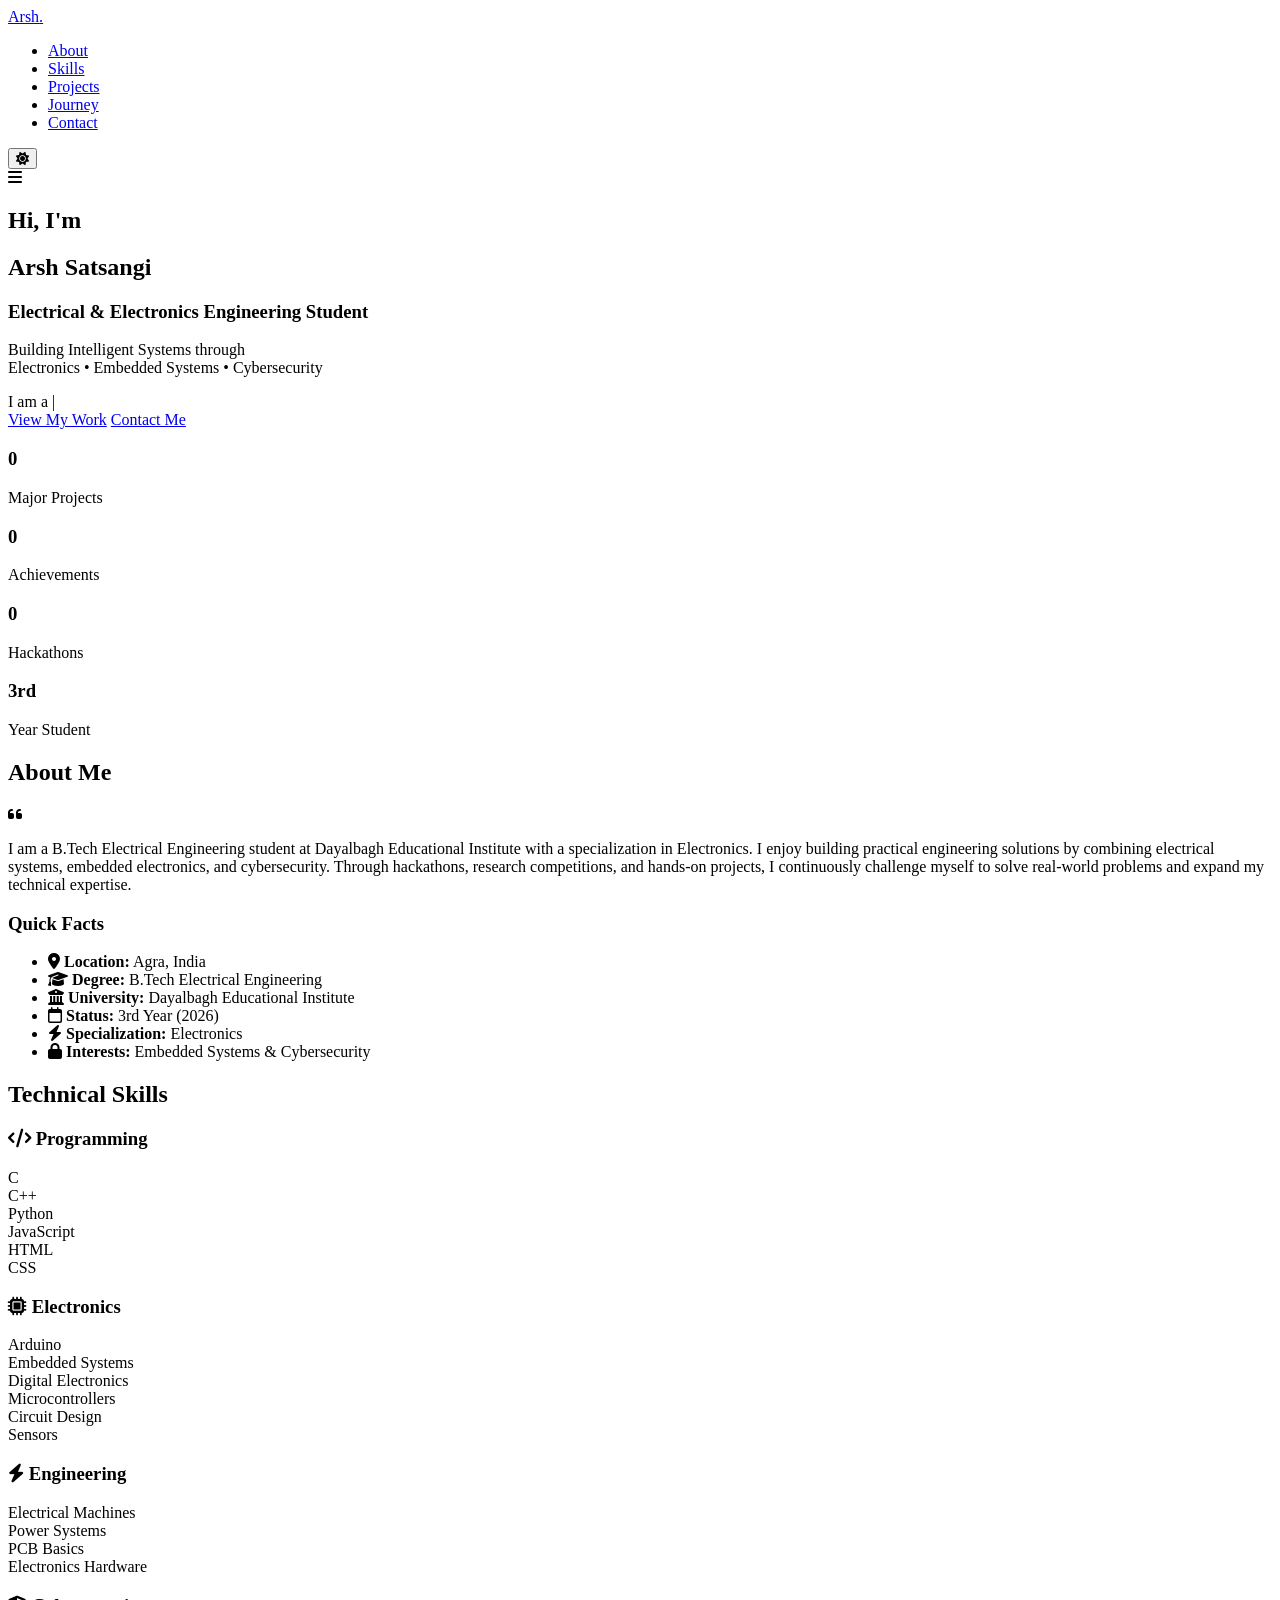
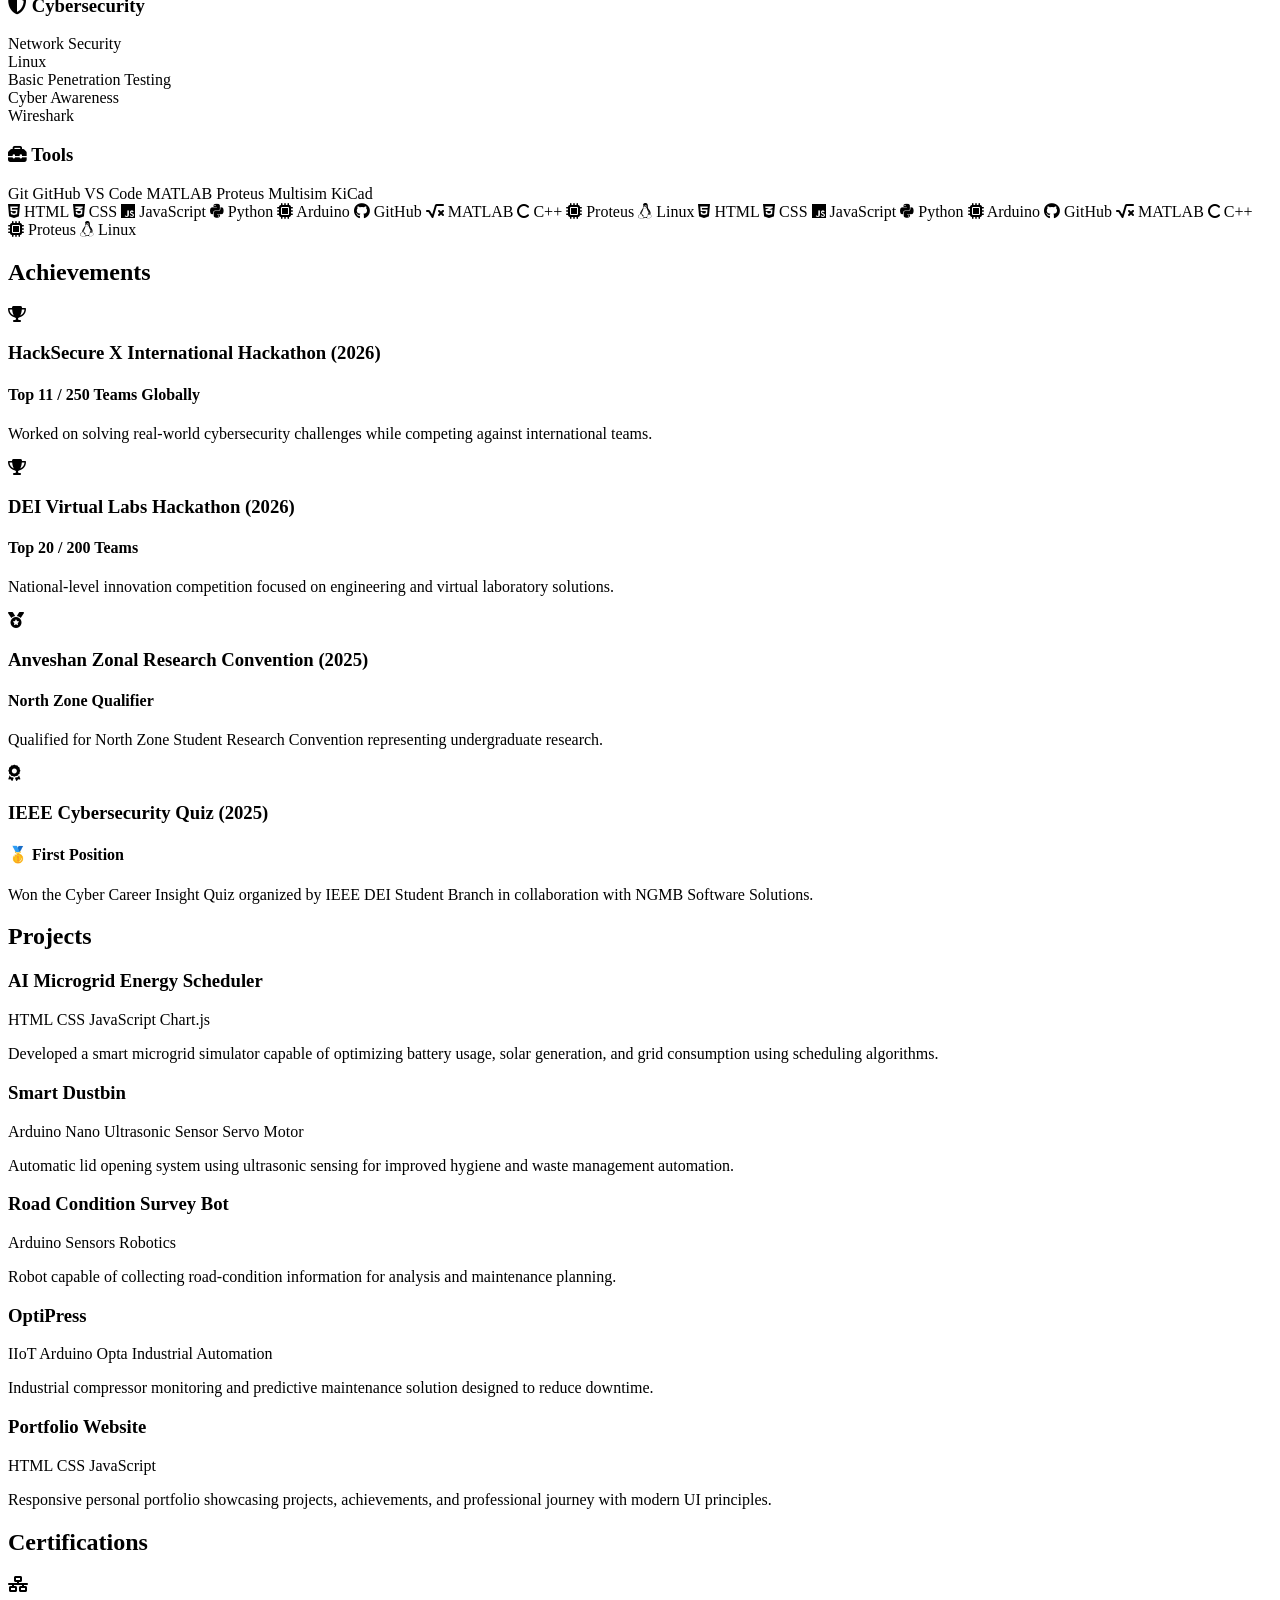
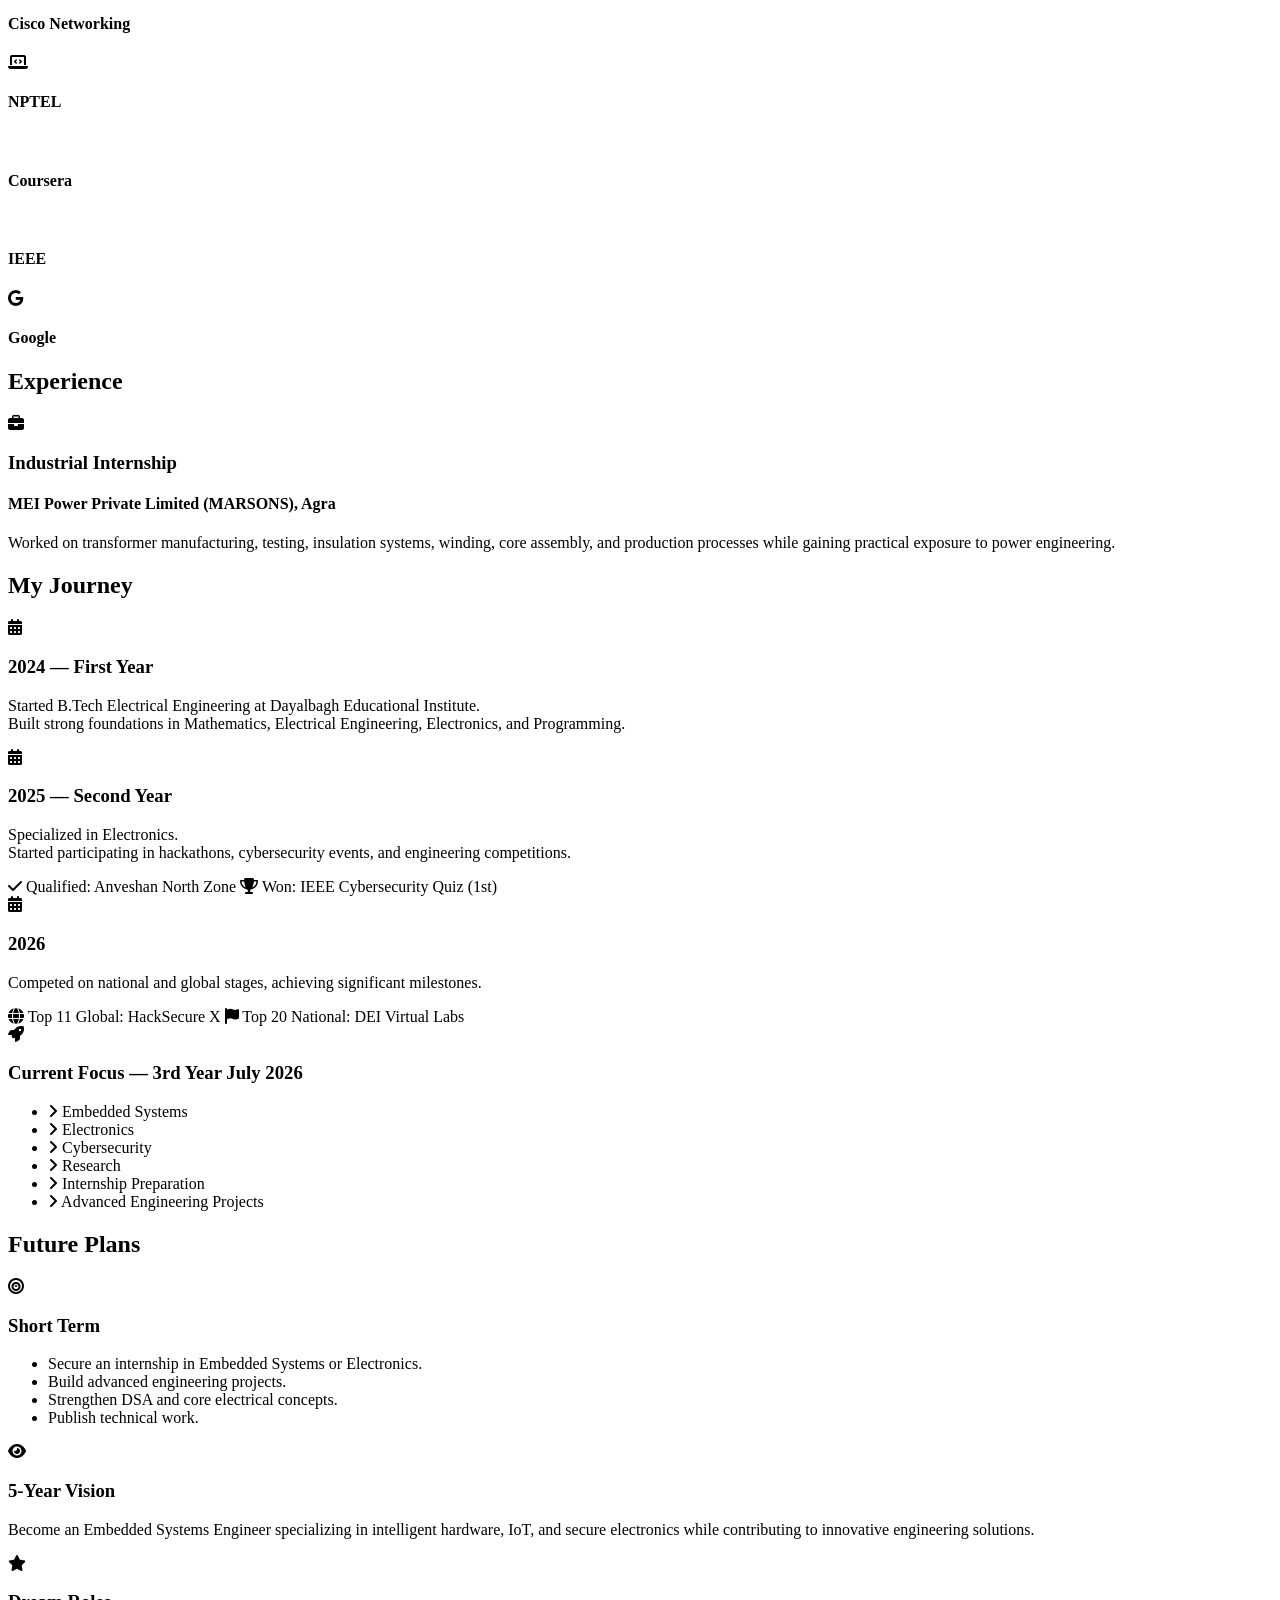
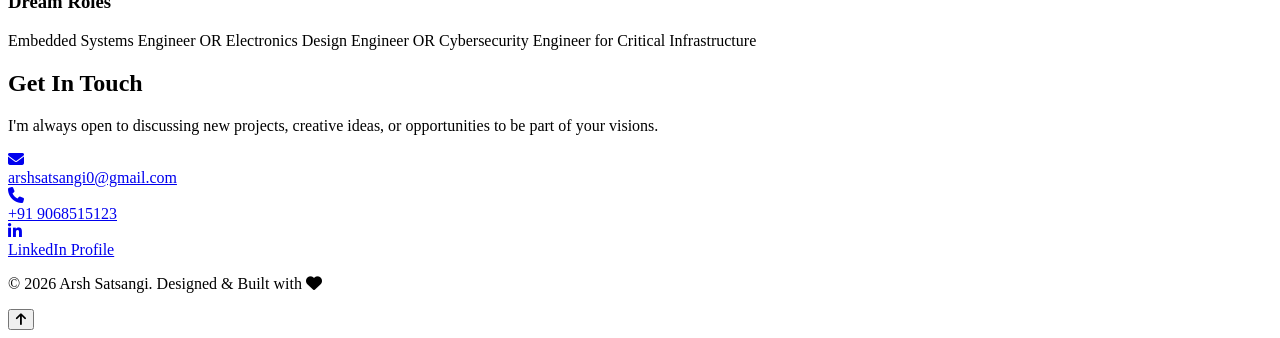
==== index.html @ 11e32361 "Add index.html" ====
<!DOCTYPE html>
<html lang="en">
<head>
    <meta charset="UTF-8">
    <meta name="viewport" content="width=device-width, initial-scale=1.0">
    <title>Arsh Satsangi | Electrical & Electronics Engineer</title>
    <meta name="description" content="Portfolio of Arsh Satsangi, B.Tech Electrical Engineering student specializing in Electronics, Embedded Systems, and Cybersecurity.">
    <!-- Google Fonts -->
    <link rel="preconnect" href="https://fonts.googleapis.com">
    <link rel="preconnect" href="https://fonts.gstatic.com" crossorigin>
    <link href="https://fonts.googleapis.com/css2?family=Outfit:wght@300;400;500;600;700;800&family=Space+Grotesk:wght@400;500;600;700&display=swap" rel="stylesheet">
    <!-- Font Awesome -->
    <link rel="stylesheet" href="https://cdnjs.cloudflare.com/ajax/libs/font-awesome/6.4.0/css/all.min.css">
    <!-- CSS -->
    <link rel="stylesheet" href="style.css">
</head>
<body class="dark-mode"> <!-- Default to dark mode for a premium feel -->

    <!-- Scroll Progress Bar -->
    <div id="scroll-progress"></div>

    <!-- Custom Cursor -->
    <div class="cursor-glow"></div>
    <div class="cursor-dot"></div>

    <!-- Animated Background Blobs -->
    <div class="bg-blobs">
        <div class="blob blob-1"></div>
        <div class="blob blob-2"></div>
        <div class="blob blob-3"></div>
    </div>

    <!-- Navigation -->
    <nav class="navbar">
        <div class="nav-brand">
            <a href="#hero">Arsh<span>.</span></a>
        </div>
        <ul class="nav-links">
            <li><a href="#about">About</a></li>
            <li><a href="#skills">Skills</a></li>
            <li><a href="#projects">Projects</a></li>
            <li><a href="#journey">Journey</a></li>
            <li><a href="#contact">Contact</a></li>
        </ul>
        <div class="nav-actions">
            <button id="theme-toggle" aria-label="Toggle Dark/Light Mode">
                <i class="fa-solid fa-sun"></i>
            </button>
            <div class="hamburger">
                <i class="fa-solid fa-bars"></i>
            </div>
        </div>
    </nav>

    <main>
        <!-- Hero Section -->
        <section id="hero" class="hero-section">
            <div class="hero-content">
                <h2 class="greeting">Hi, I'm</h2>
                <h1 class="name">Arsh Satsangi</h1>
                <h3 class="subtitle">Electrical & Electronics Engineering Student</h3>
                <p class="tagline">Building Intelligent Systems through<br>
                <span class="highlight">Electronics • Embedded Systems • Cybersecurity</span></p>
                <div class="typing-container">
                    <span class="typing-prefix">I am a </span>
                    <span id="typing-text"></span><span class="cursor">|</span>
                </div>
                <div class="hero-cta">
                    <a href="#projects" class="btn btn-primary">View My Work</a>
                    <a href="#contact" class="btn btn-outline">Contact Me</a>
                </div>
            </div>
        </section>

        <!-- Stats Counter Section -->
        <section id="stats" class="stats-section fade-in">
            <div class="stats-container">
                <div class="stat-item">
                    <h3 class="stat-num" data-target="4">0</h3>
                    <p>Major Projects</p>
                </div>
                <div class="stat-item">
                    <h3 class="stat-num" data-target="4">0</h3>
                    <p>Achievements</p>
                </div>
                <div class="stat-item">
                    <h3 class="stat-num" data-target="2" data-plus="true">0</h3>
                    <p>Hackathons</p>
                </div>
                <div class="stat-item">
                    <h3 class="stat-num-text">3rd</h3>
                    <p>Year Student</p>
                </div>
            </div>
        </section>

        <!-- About Section -->
        <section id="about" class="about-section fade-in">
            <h2 class="section-title">About Me</h2>
            <div class="about-content">
                <div class="about-text glass-card">
                    <i class="fa-solid fa-quote-left quote-icon"></i>
                    <p>I am a B.Tech Electrical Engineering student at Dayalbagh Educational Institute with a specialization in Electronics. I enjoy building practical engineering solutions by combining electrical systems, embedded electronics, and cybersecurity. Through hackathons, research competitions, and hands-on projects, I continuously challenge myself to solve real-world problems and expand my technical expertise.</p>
                </div>
                <div class="quick-facts glass-card">
                    <h3>Quick Facts</h3>
                    <ul>
                        <li><i class="fa-solid fa-location-dot"></i> <strong>Location:</strong> Agra, India</li>
                        <li><i class="fa-solid fa-graduation-cap"></i> <strong>Degree:</strong> B.Tech Electrical Engineering</li>
                        <li><i class="fa-solid fa-university"></i> <strong>University:</strong> Dayalbagh Educational Institute</li>
                        <li><i class="fa-regular fa-calendar"></i> <strong>Status:</strong> 3rd Year (2026)</li>
                        <li><i class="fa-solid fa-bolt"></i> <strong>Specialization:</strong> Electronics</li>
                        <li><i class="fa-solid fa-lock"></i> <strong>Interests:</strong> Embedded Systems & Cybersecurity</li>
                    </ul>
                </div>
            </div>
        </section>

        <!-- Skills Section -->
        <section id="skills" class="skills-section fade-in">
            <h2 class="section-title">Technical Skills</h2>
            <div class="skills-grid">
                
                <div class="skill-category glass-card">
                    <h3><i class="fa-solid fa-code"></i> Programming</h3>
                    <div class="skill-item"><span>C</span><div class="skill-bar"><div class="skill-progress" data-width="85%"></div></div></div>
                    <div class="skill-item"><span>C++</span><div class="skill-bar"><div class="skill-progress" data-width="80%"></div></div></div>
                    <div class="skill-item"><span>Python</span><div class="skill-bar"><div class="skill-progress" data-width="75%"></div></div></div>
                    <div class="skill-item"><span>JavaScript</span><div class="skill-bar"><div class="skill-progress" data-width="70%"></div></div></div>
                    <div class="skill-item"><span>HTML</span><div class="skill-bar"><div class="skill-progress" data-width="90%"></div></div></div>
                    <div class="skill-item"><span>CSS</span><div class="skill-bar"><div class="skill-progress" data-width="85%"></div></div></div>
                </div>

                <div class="skill-category glass-card">
                    <h3><i class="fa-solid fa-microchip"></i> Electronics</h3>
                    <div class="skill-item"><span>Arduino</span><div class="skill-bar"><div class="skill-progress" data-width="90%"></div></div></div>
                    <div class="skill-item"><span>Embedded Systems</span><div class="skill-bar"><div class="skill-progress" data-width="85%"></div></div></div>
                    <div class="skill-item"><span>Digital Electronics</span><div class="skill-bar"><div class="skill-progress" data-width="80%"></div></div></div>
                    <div class="skill-item"><span>Microcontrollers</span><div class="skill-bar"><div class="skill-progress" data-width="80%"></div></div></div>
                    <div class="skill-item"><span>Circuit Design</span><div class="skill-bar"><div class="skill-progress" data-width="75%"></div></div></div>
                    <div class="skill-item"><span>Sensors</span><div class="skill-bar"><div class="skill-progress" data-width="85%"></div></div></div>
                </div>

                <div class="skill-category glass-card">
                    <h3><i class="fa-solid fa-bolt"></i> Engineering</h3>
                    <div class="skill-item"><span>Electrical Machines</span><div class="skill-bar"><div class="skill-progress" data-width="75%"></div></div></div>
                    <div class="skill-item"><span>Power Systems</span><div class="skill-bar"><div class="skill-progress" data-width="70%"></div></div></div>
                    <div class="skill-item"><span>PCB Basics</span><div class="skill-bar"><div class="skill-progress" data-width="65%"></div></div></div>
                    <div class="skill-item"><span>Electronics Hardware</span><div class="skill-bar"><div class="skill-progress" data-width="80%"></div></div></div>
                </div>

                <div class="skill-category glass-card">
                    <h3><i class="fa-solid fa-shield-halved"></i> Cybersecurity</h3>
                    <div class="skill-item"><span>Network Security</span><div class="skill-bar"><div class="skill-progress" data-width="75%"></div></div></div>
                    <div class="skill-item"><span>Linux</span><div class="skill-bar"><div class="skill-progress" data-width="80%"></div></div></div>
                    <div class="skill-item"><span>Basic Penetration Testing</span><div class="skill-bar"><div class="skill-progress" data-width="60%"></div></div></div>
                    <div class="skill-item"><span>Cyber Awareness</span><div class="skill-bar"><div class="skill-progress" data-width="85%"></div></div></div>
                    <div class="skill-item"><span>Wireshark</span><div class="skill-bar"><div class="skill-progress" data-width="70%"></div></div></div>
                </div>

                <div class="skill-category glass-card full-width">
                    <h3><i class="fa-solid fa-toolbox"></i> Tools</h3>
                    <div class="tools-tags">
                        <span class="tag">Git</span>
                        <span class="tag">GitHub</span>
                        <span class="tag">VS Code</span>
                        <span class="tag">MATLAB</span>
                        <span class="tag">Proteus</span>
                        <span class="tag">Multisim</span>
                        <span class="tag">KiCad</span>
                    </div>
                </div>
            </div>
        </section>

        <!-- Tech Stack Marquee -->
        <section class="marquee-section">
            <div class="marquee-container">
                <div class="marquee-content">
                    <!-- Duplicate for infinite loop effect -->
                    <span><i class="fa-brands fa-html5"></i> HTML</span>
                    <span><i class="fa-brands fa-css3-alt"></i> CSS</span>
                    <span><i class="fa-brands fa-js"></i> JavaScript</span>
                    <span><i class="fa-brands fa-python"></i> Python</span>
                    <span><i class="fa-solid fa-microchip"></i> Arduino</span>
                    <span><i class="fa-brands fa-github"></i> GitHub</span>
                    <span><i class="fa-solid fa-square-root-variable"></i> MATLAB</span>
                    <span><i class="fa-solid fa-c"></i> C++</span>
                    <span><i class="fa-solid fa-microchip"></i> Proteus</span>
                    <span><i class="fa-brands fa-linux"></i> Linux</span>
                    <!-- Duplicate -->
                    <span><i class="fa-brands fa-html5"></i> HTML</span>
                    <span><i class="fa-brands fa-css3-alt"></i> CSS</span>
                    <span><i class="fa-brands fa-js"></i> JavaScript</span>
                    <span><i class="fa-brands fa-python"></i> Python</span>
                    <span><i class="fa-solid fa-microchip"></i> Arduino</span>
                    <span><i class="fa-brands fa-github"></i> GitHub</span>
                    <span><i class="fa-solid fa-square-root-variable"></i> MATLAB</span>
                    <span><i class="fa-solid fa-c"></i> C++</span>
                    <span><i class="fa-solid fa-microchip"></i> Proteus</span>
                    <span><i class="fa-brands fa-linux"></i> Linux</span>
                </div>
            </div>
        </section>

        <!-- Achievements Section -->
        <section id="achievements" class="achievements-section fade-in">
            <h2 class="section-title">Achievements</h2>
            <div class="cards-grid">
                <div class="achievement-card glass-card">
                    <div class="card-icon"><i class="fa-solid fa-trophy"></i></div>
                    <h3>HackSecure X International Hackathon <span class="year">(2026)</span></h3>
                    <h4 class="highlight">Top 11 / 250 Teams Globally</h4>
                    <p>Worked on solving real-world cybersecurity challenges while competing against international teams.</p>
                </div>
                <div class="achievement-card glass-card">
                    <div class="card-icon"><i class="fa-solid fa-trophy"></i></div>
                    <h3>DEI Virtual Labs Hackathon <span class="year">(2026)</span></h3>
                    <h4 class="highlight">Top 20 / 200 Teams</h4>
                    <p>National-level innovation competition focused on engineering and virtual laboratory solutions.</p>
                </div>
                <div class="achievement-card glass-card">
                    <div class="card-icon"><i class="fa-solid fa-medal"></i></div>
                    <h3>Anveshan Zonal Research Convention <span class="year">(2025)</span></h3>
                    <h4 class="highlight">North Zone Qualifier</h4>
                    <p>Qualified for North Zone Student Research Convention representing undergraduate research.</p>
                </div>
                <div class="achievement-card glass-card">
                    <div class="card-icon"><i class="fa-solid fa-award"></i></div>
                    <h3>IEEE Cybersecurity Quiz <span class="year">(2025)</span></h3>
                    <h4 class="highlight">🥇 First Position</h4>
                    <p>Won the Cyber Career Insight Quiz organized by IEEE DEI Student Branch in collaboration with NGMB Software Solutions.</p>
                </div>
            </div>
        </section>

        <!-- Projects Section -->
        <section id="projects" class="projects-section fade-in">
            <h2 class="section-title">Projects</h2>
            <div class="cards-grid">
                <div class="project-card glass-card">
                    <div class="project-header">
                        <h3>AI Microgrid Energy Scheduler</h3>
                        <div class="project-tech">
                            <span class="tag">HTML</span>
                            <span class="tag">CSS</span>
                            <span class="tag">JavaScript</span>
                            <span class="tag">Chart.js</span>
                        </div>
                    </div>
                    <div class="project-body">
                        <p>Developed a smart microgrid simulator capable of optimizing battery usage, solar generation, and grid consumption using scheduling algorithms.</p>
                    </div>
                </div>

                <div class="project-card glass-card">
                    <div class="project-header">
                        <h3>Smart Dustbin</h3>
                        <div class="project-tech">
                            <span class="tag">Arduino Nano</span>
                            <span class="tag">Ultrasonic Sensor</span>
                            <span class="tag">Servo Motor</span>
                        </div>
                    </div>
                    <div class="project-body">
                        <p>Automatic lid opening system using ultrasonic sensing for improved hygiene and waste management automation.</p>
                    </div>
                </div>

                <div class="project-card glass-card">
                    <div class="project-header">
                        <h3>Road Condition Survey Bot</h3>
                        <div class="project-tech">
                            <span class="tag">Arduino</span>
                            <span class="tag">Sensors</span>
                            <span class="tag">Robotics</span>
                        </div>
                    </div>
                    <div class="project-body">
                        <p>Robot capable of collecting road-condition information for analysis and maintenance planning.</p>
                    </div>
                </div>

                <div class="project-card glass-card">
                    <div class="project-header">
                        <h3>OptiPress</h3>
                        <div class="project-tech">
                            <span class="tag">IIoT</span>
                            <span class="tag">Arduino Opta</span>
                            <span class="tag">Industrial Automation</span>
                        </div>
                    </div>
                    <div class="project-body">
                        <p>Industrial compressor monitoring and predictive maintenance solution designed to reduce downtime.</p>
                    </div>
                </div>

                <div class="project-card glass-card">
                    <div class="project-header">
                        <h3>Portfolio Website</h3>
                        <div class="project-tech">
                            <span class="tag">HTML</span>
                            <span class="tag">CSS</span>
                            <span class="tag">JavaScript</span>
                        </div>
                    </div>
                    <div class="project-body">
                        <p>Responsive personal portfolio showcasing projects, achievements, and professional journey with modern UI principles.</p>
                    </div>
                </div>
            </div>
        </section>

        <!-- Certifications Section -->
        <section id="certifications" class="certifications-section fade-in">
            <h2 class="section-title">Certifications</h2>
            <div class="cert-grid">
                <div class="cert-card glass-card">
                    <i class="fa-solid fa-network-wired"></i>
                    <h4>Cisco Networking</h4>
                </div>
                <div class="cert-card glass-card">
                    <i class="fa-solid fa-laptop-code"></i>
                    <h4>NPTEL</h4>
                </div>
                <div class="cert-card glass-card">
                    <i class="fa-brands fa-coursera"></i>
                    <h4>Coursera</h4>
                </div>
                <div class="cert-card glass-card">
                    <i class="fa-brands fa-ieee"></i>
                    <h4>IEEE</h4>
                </div>
                <div class="cert-card glass-card">
                    <i class="fa-brands fa-google"></i>
                    <h4>Google</h4>
                </div>
            </div>
        </section>

        <!-- Experience Section -->
        <section id="experience" class="experience-section fade-in">
            <h2 class="section-title">Experience</h2>
            <div class="timeline-container">
                <div class="timeline-item glass-card glow-border">
                    <div class="timeline-dot"><i class="fa-solid fa-briefcase"></i></div>
                    <div class="timeline-content">
                        <h3>Industrial Internship</h3>
                        <h4 class="company">MEI Power Private Limited (MARSONS), Agra</h4>
                        <p>Worked on transformer manufacturing, testing, insulation systems, winding, core assembly, and production processes while gaining practical exposure to power engineering.</p>
                    </div>
                </div>
            </div>
        </section>

        <!-- Journey Section -->
        <section id="journey" class="journey-section fade-in">
            <h2 class="section-title">My Journey</h2>
            <div class="timeline-container">
                
                <div class="timeline-item">
                    <div class="timeline-dot"><i class="fa-solid fa-calendar-days"></i></div>
                    <div class="timeline-content glass-card">
                        <h3>2024 — First Year</h3>
                        <p>Started B.Tech Electrical Engineering at Dayalbagh Educational Institute.<br>Built strong foundations in Mathematics, Electrical Engineering, Electronics, and Programming.</p>
                    </div>
                </div>

                <div class="timeline-item">
                    <div class="timeline-dot"><i class="fa-solid fa-calendar-days"></i></div>
                    <div class="timeline-content glass-card">
                        <h3>2025 — Second Year</h3>
                        <p>Specialized in Electronics.<br>Started participating in hackathons, cybersecurity events, and engineering competitions.</p>
                        <div class="timeline-highlights">
                            <span class="highlight-pill"><i class="fa-solid fa-check"></i> Qualified: Anveshan North Zone</span>
                            <span class="highlight-pill"><i class="fa-solid fa-trophy"></i> Won: IEEE Cybersecurity Quiz (1st)</span>
                        </div>
                    </div>
                </div>

                <div class="timeline-item">
                    <div class="timeline-dot"><i class="fa-solid fa-calendar-days"></i></div>
                    <div class="timeline-content glass-card">
                        <h3>2026</h3>
                        <p>Competed on national and global stages, achieving significant milestones.</p>
                        <div class="timeline-highlights">
                            <span class="highlight-pill"><i class="fa-solid fa-globe"></i> Top 11 Global: HackSecure X</span>
                            <span class="highlight-pill"><i class="fa-solid fa-flag"></i> Top 20 National: DEI Virtual Labs</span>
                        </div>
                    </div>
                </div>

                <div class="timeline-item active">
                    <div class="timeline-dot pulse-dot"><i class="fa-solid fa-rocket"></i></div>
                    <div class="timeline-content glass-card border-glow">
                        <h3>Current Focus — 3rd Year <span class="date-badge">July 2026</span></h3>
                        <ul class="focus-list">
                            <li><i class="fa-solid fa-angle-right"></i> Embedded Systems</li>
                            <li><i class="fa-solid fa-angle-right"></i> Electronics</li>
                            <li><i class="fa-solid fa-angle-right"></i> Cybersecurity</li>
                            <li><i class="fa-solid fa-angle-right"></i> Research</li>
                            <li><i class="fa-solid fa-angle-right"></i> Internship Preparation</li>
                            <li><i class="fa-solid fa-angle-right"></i> Advanced Engineering Projects</li>
                        </ul>
                    </div>
                </div>

            </div>
        </section>

        <!-- Future Plans Section -->
        <section id="future" class="future-section fade-in">
            <h2 class="section-title">Future Plans</h2>
            <div class="plans-grid">
                <div class="plan-card glass-card">
                    <div class="plan-icon"><i class="fa-solid fa-bullseye"></i></div>
                    <h3>Short Term</h3>
                    <ul>
                        <li>Secure an internship in Embedded Systems or Electronics.</li>
                        <li>Build advanced engineering projects.</li>
                        <li>Strengthen DSA and core electrical concepts.</li>
                        <li>Publish technical work.</li>
                    </ul>
                </div>
                <div class="plan-card glass-card">
                    <div class="plan-icon"><i class="fa-solid fa-eye"></i></div>
                    <h3>5-Year Vision</h3>
                    <p>Become an Embedded Systems Engineer specializing in intelligent hardware, IoT, and secure electronics while contributing to innovative engineering solutions.</p>
                </div>
                <div class="plan-card glass-card highlight-card">
                    <div class="plan-icon"><i class="fa-solid fa-star"></i></div>
                    <h3>Dream Roles</h3>
                    <div class="dream-roles">
                        <span class="role">Embedded Systems Engineer</span>
                        <span class="role-separator">OR</span>
                        <span class="role">Electronics Design Engineer</span>
                        <span class="role-separator">OR</span>
                        <span class="role">Cybersecurity Engineer for Critical Infrastructure</span>
                    </div>
                </div>
            </div>
        </section>

        <!-- Contact Section -->
        <section id="contact" class="contact-section fade-in">
            <h2 class="section-title">Get In Touch</h2>
            <div class="contact-container glass-card">
                <p class="contact-text">I'm always open to discussing new projects, creative ideas, or opportunities to be part of your visions.</p>
                <div class="contact-links">
                    <a href="mailto:arshsatsangi0@gmail.com" class="contact-link">
                        <div class="contact-icon"><i class="fa-solid fa-envelope"></i></div>
                        <span>arshsatsangi0@gmail.com</span>
                    </a>
                    <a href="tel:9068515123" class="contact-link">
                        <div class="contact-icon"><i class="fa-solid fa-phone"></i></div>
                        <span>+91 9068515123</span>
                    </a>
                    <a href="https://share.google/55IGbbIpKIH7DIZmH" target="_blank" rel="noopener noreferrer" class="contact-link">
                        <div class="contact-icon"><i class="fa-brands fa-linkedin-in"></i></div>
                        <span>LinkedIn Profile</span>
                    </a>
                </div>
            </div>
        </section>
    </main>

    <!-- Footer -->
    <footer>
        <p>&copy; 2026 Arsh Satsangi. Designed & Built with <i class="fa-solid fa-heart"></i></p>
    </footer>

    <!-- Back to Top Button -->
    <button id="back-to-top" aria-label="Back to Top">
        <i class="fa-solid fa-arrow-up"></i>
    </button>

    <script src="script.js"></script>
</body>
</html>
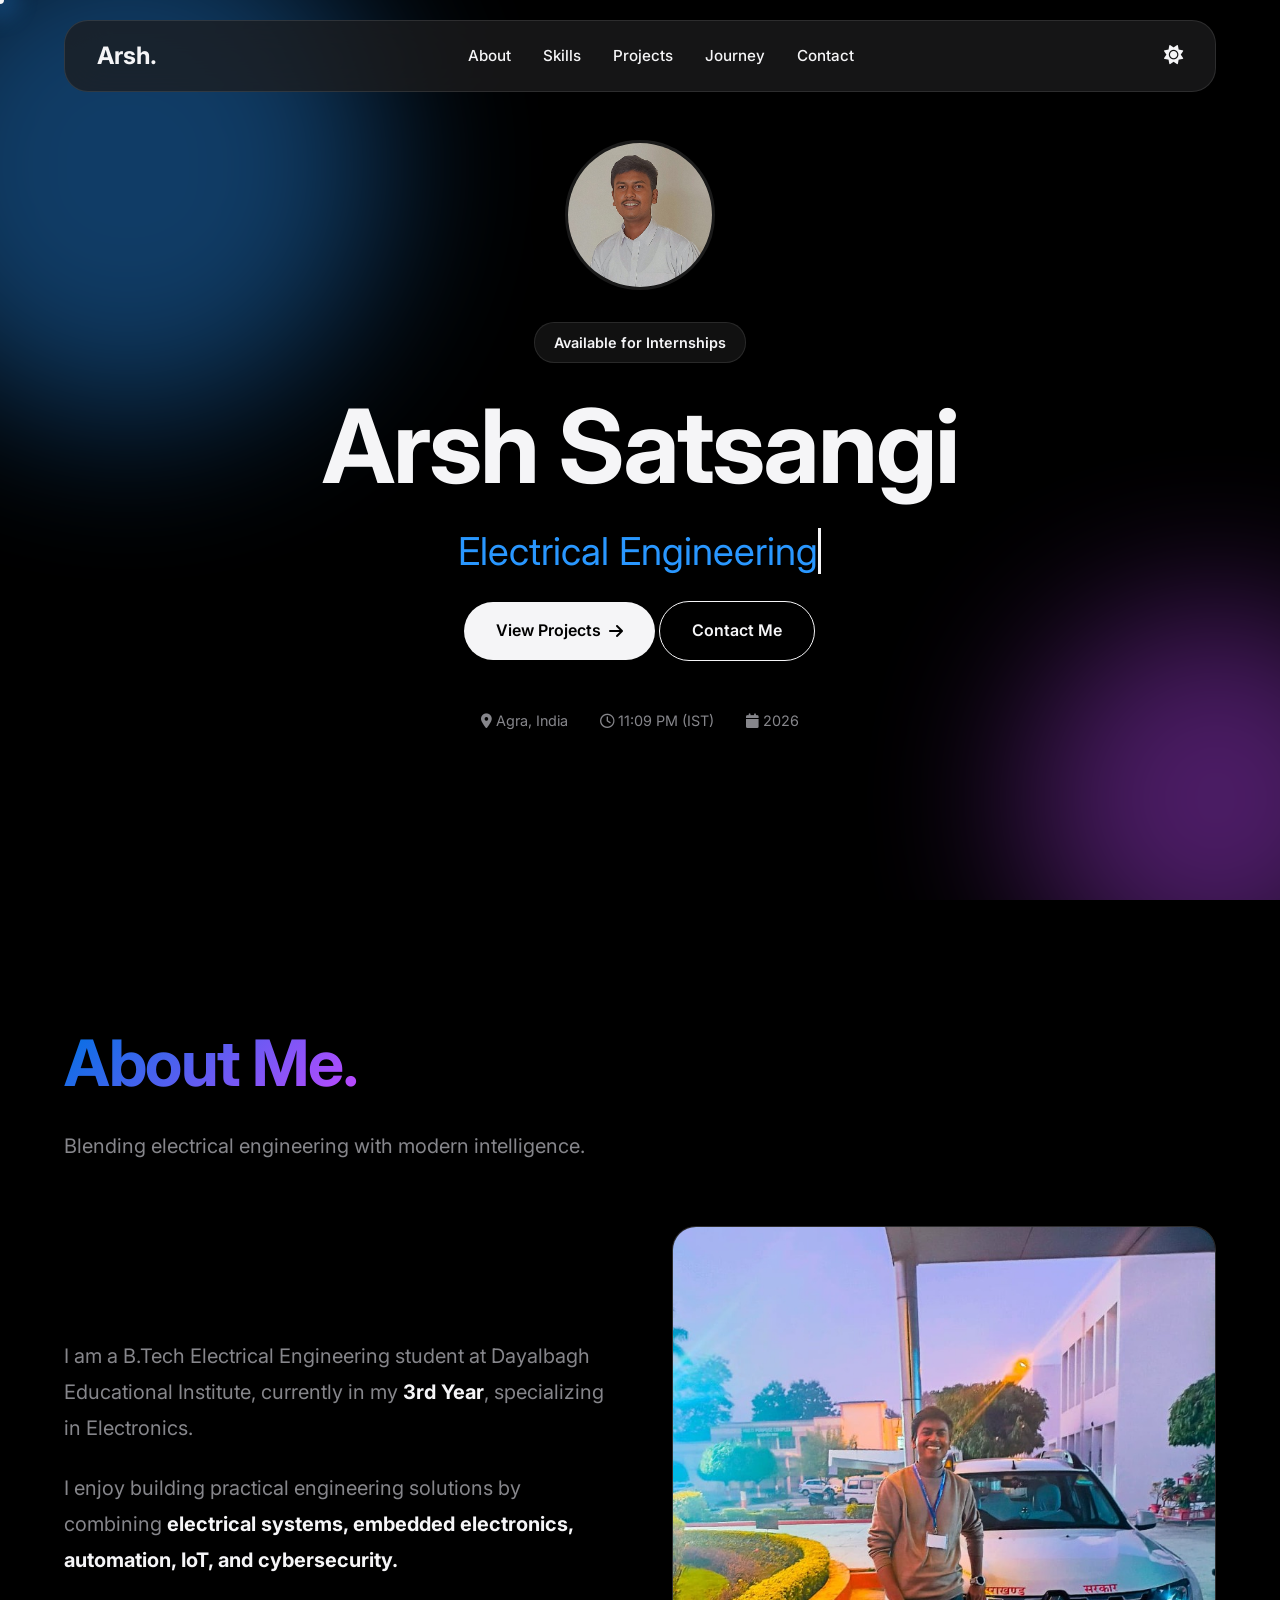
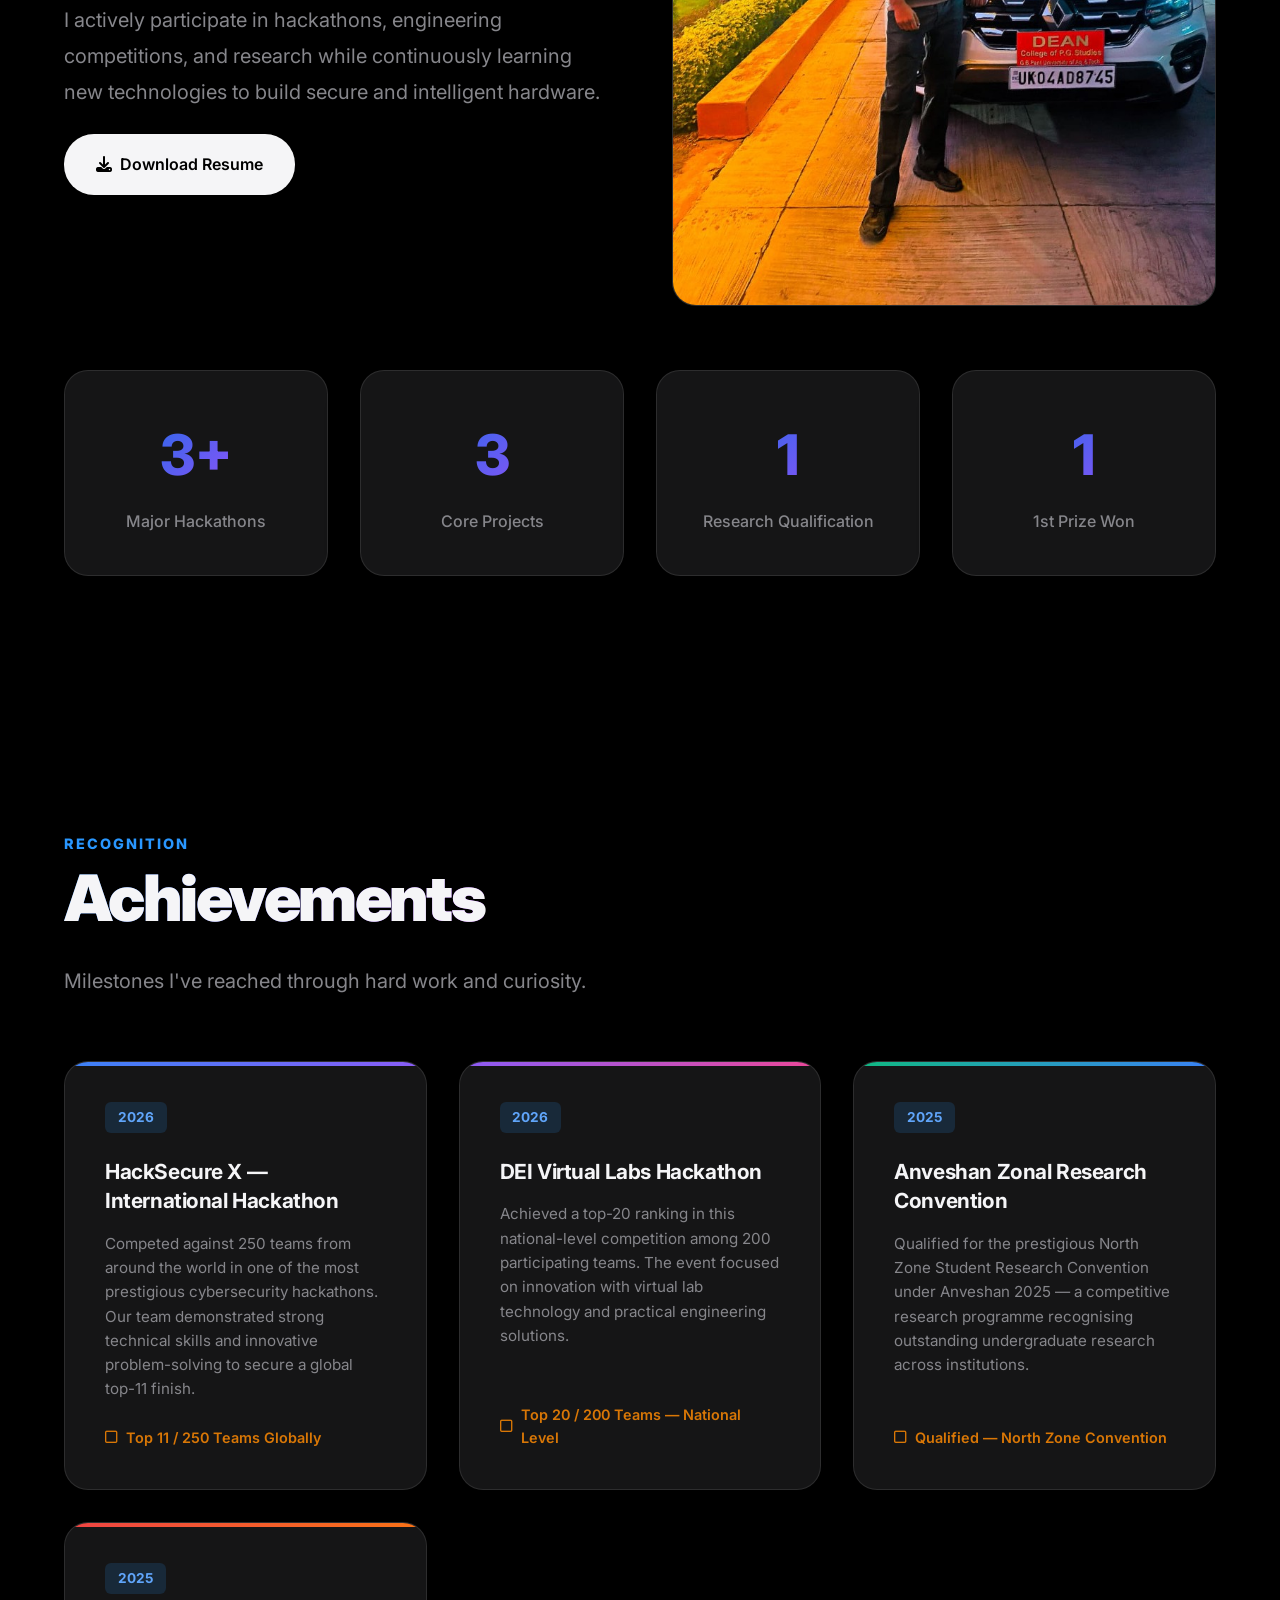
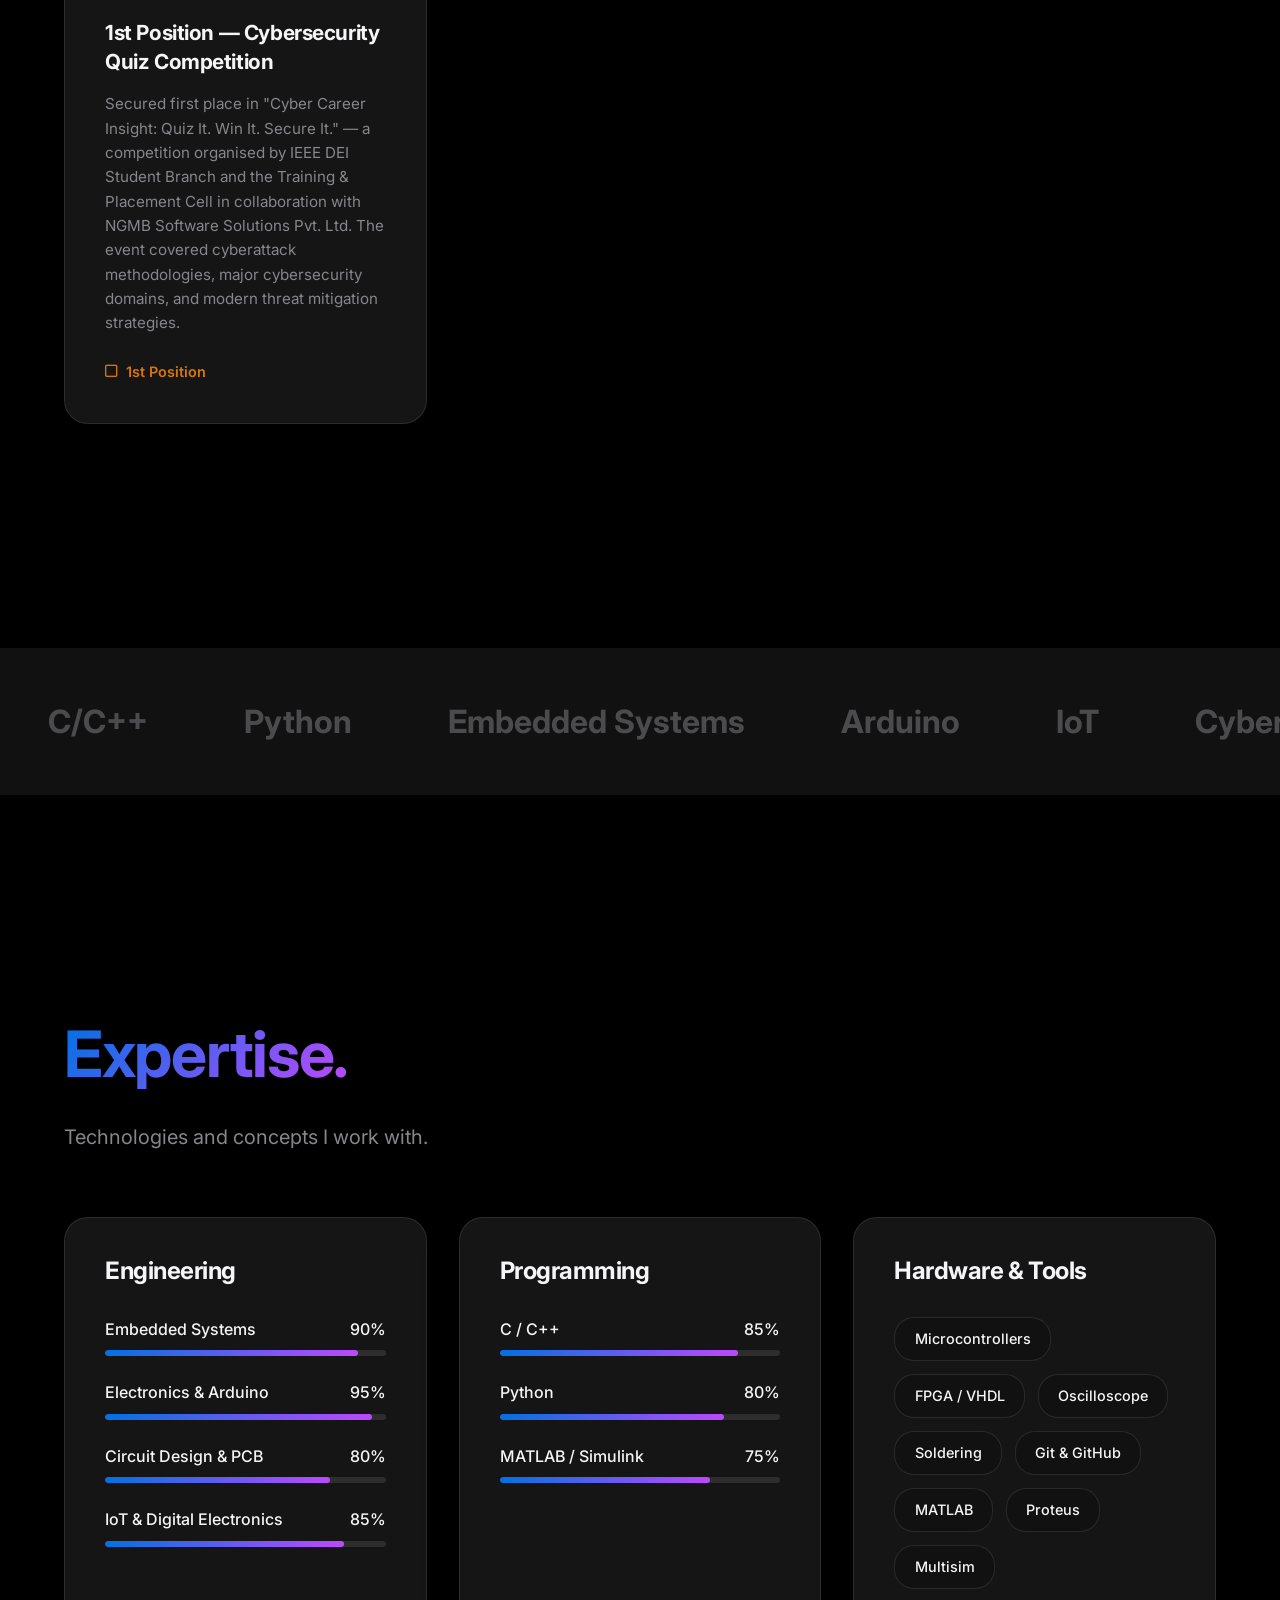
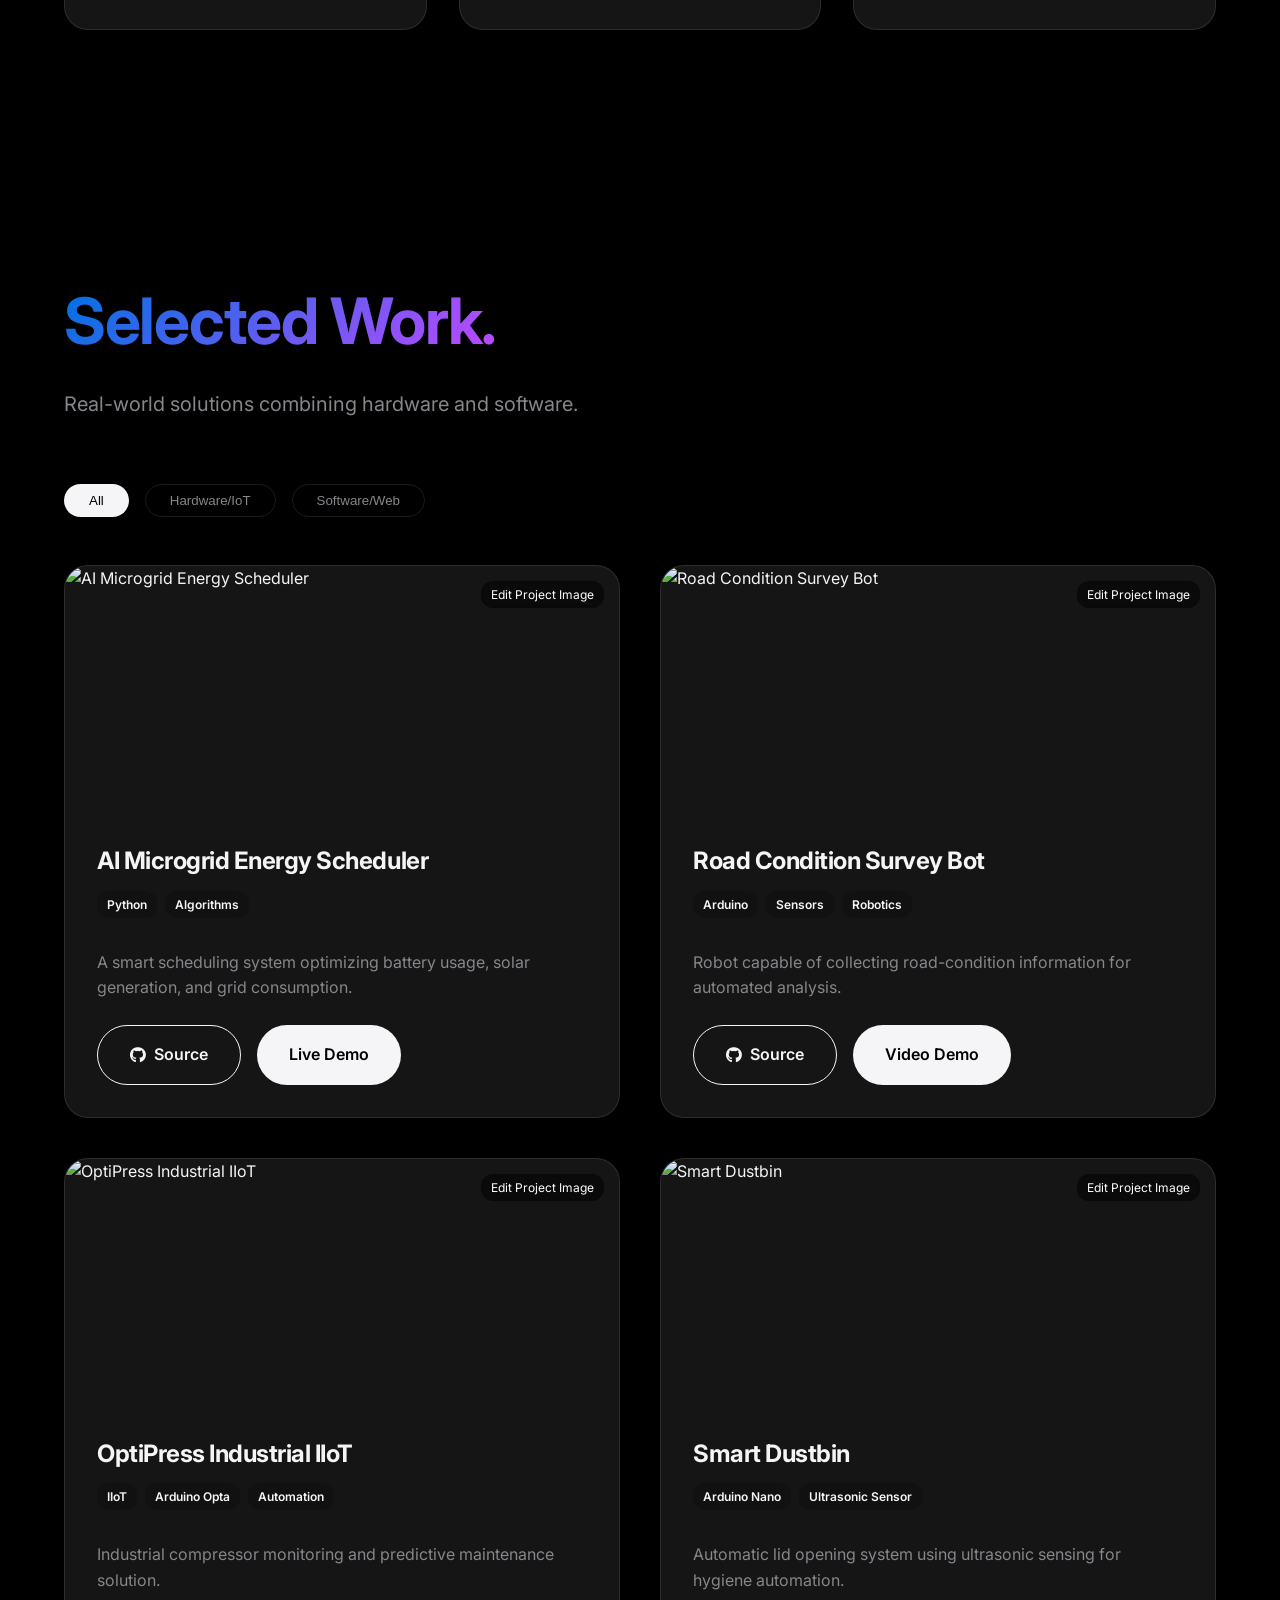
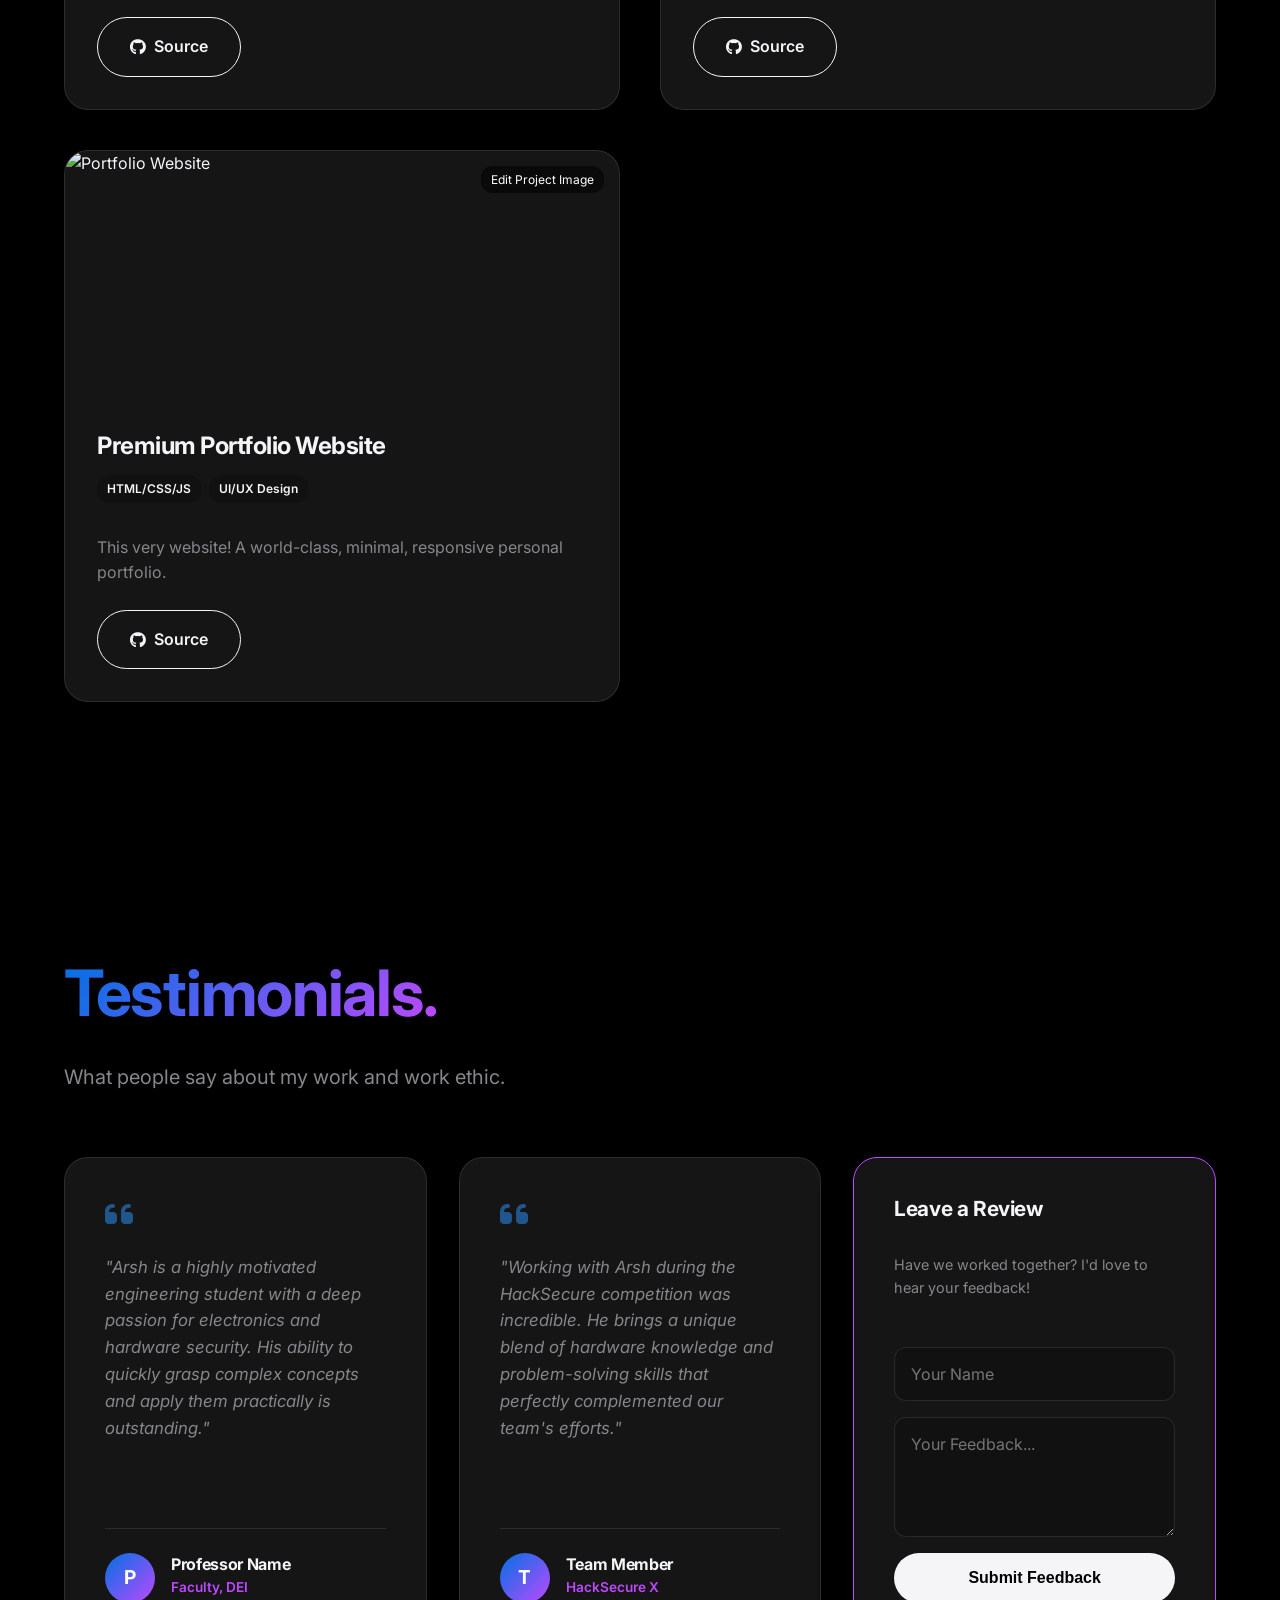
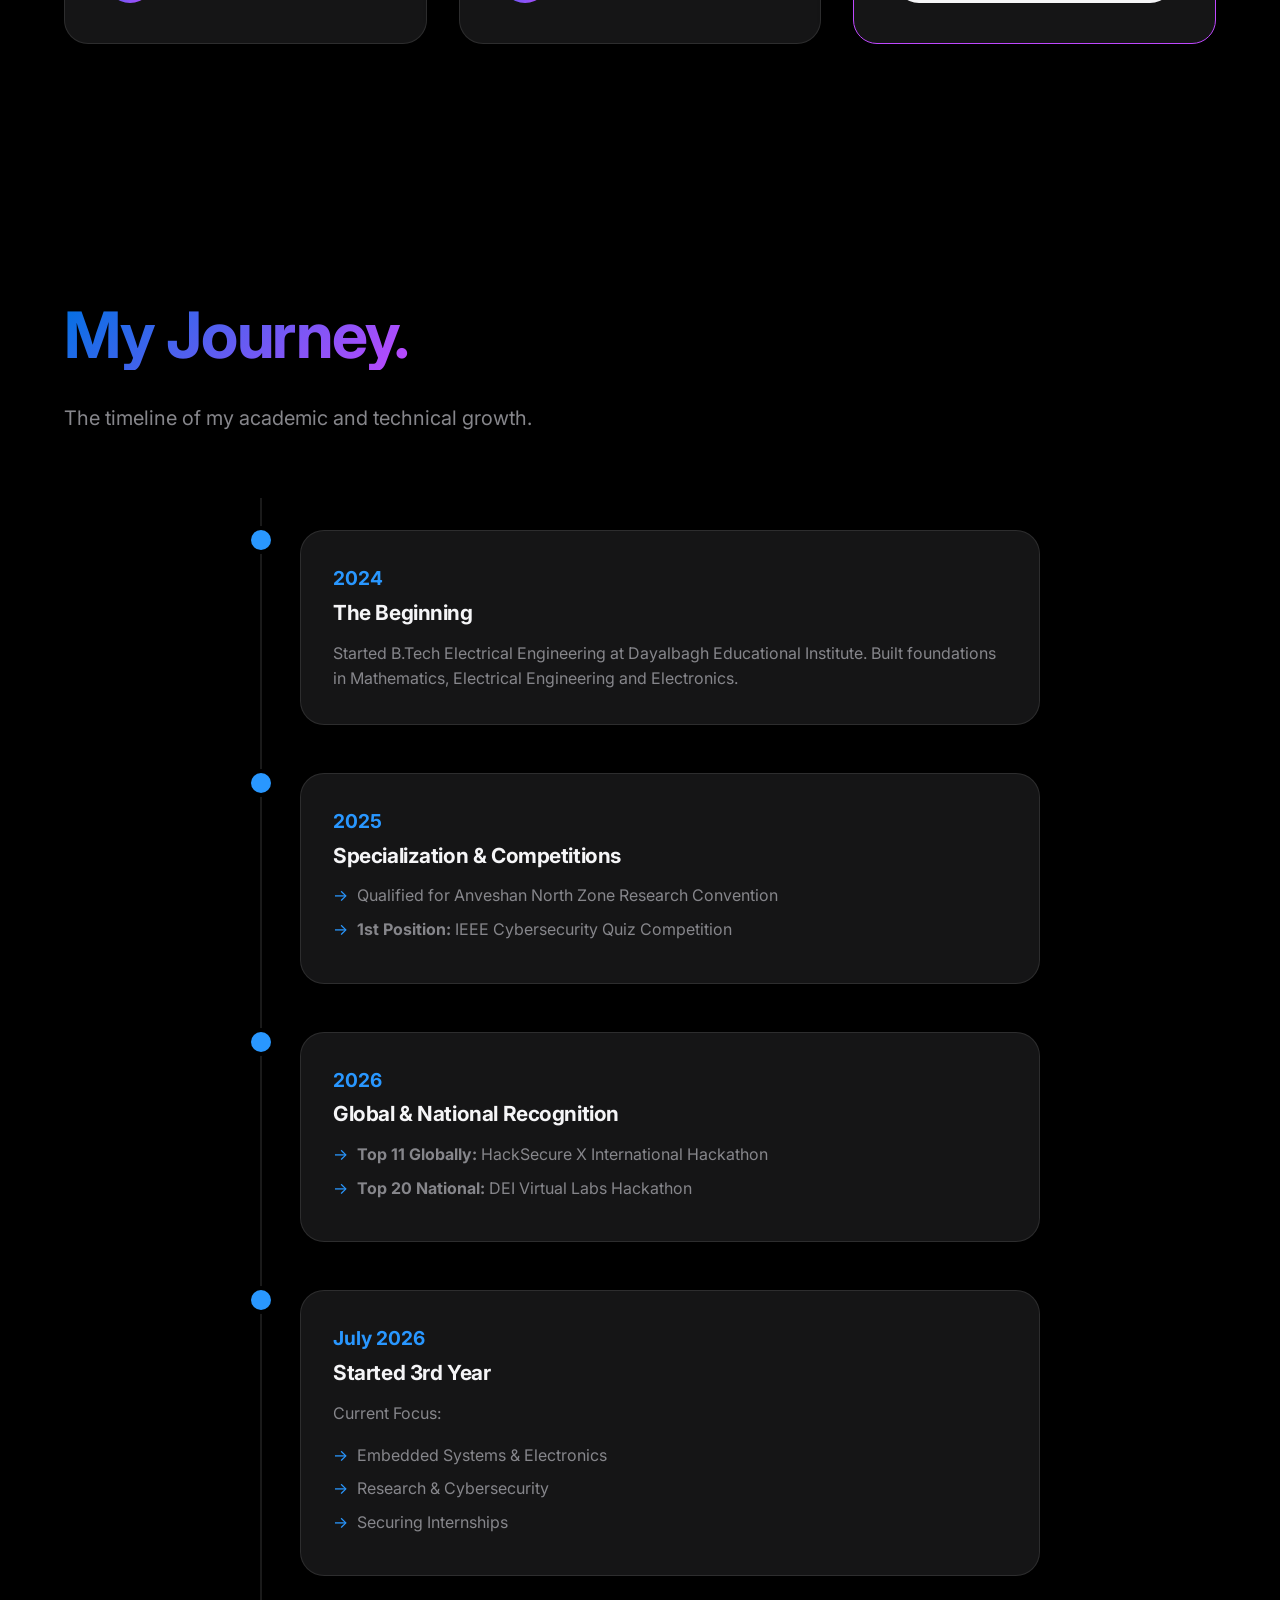
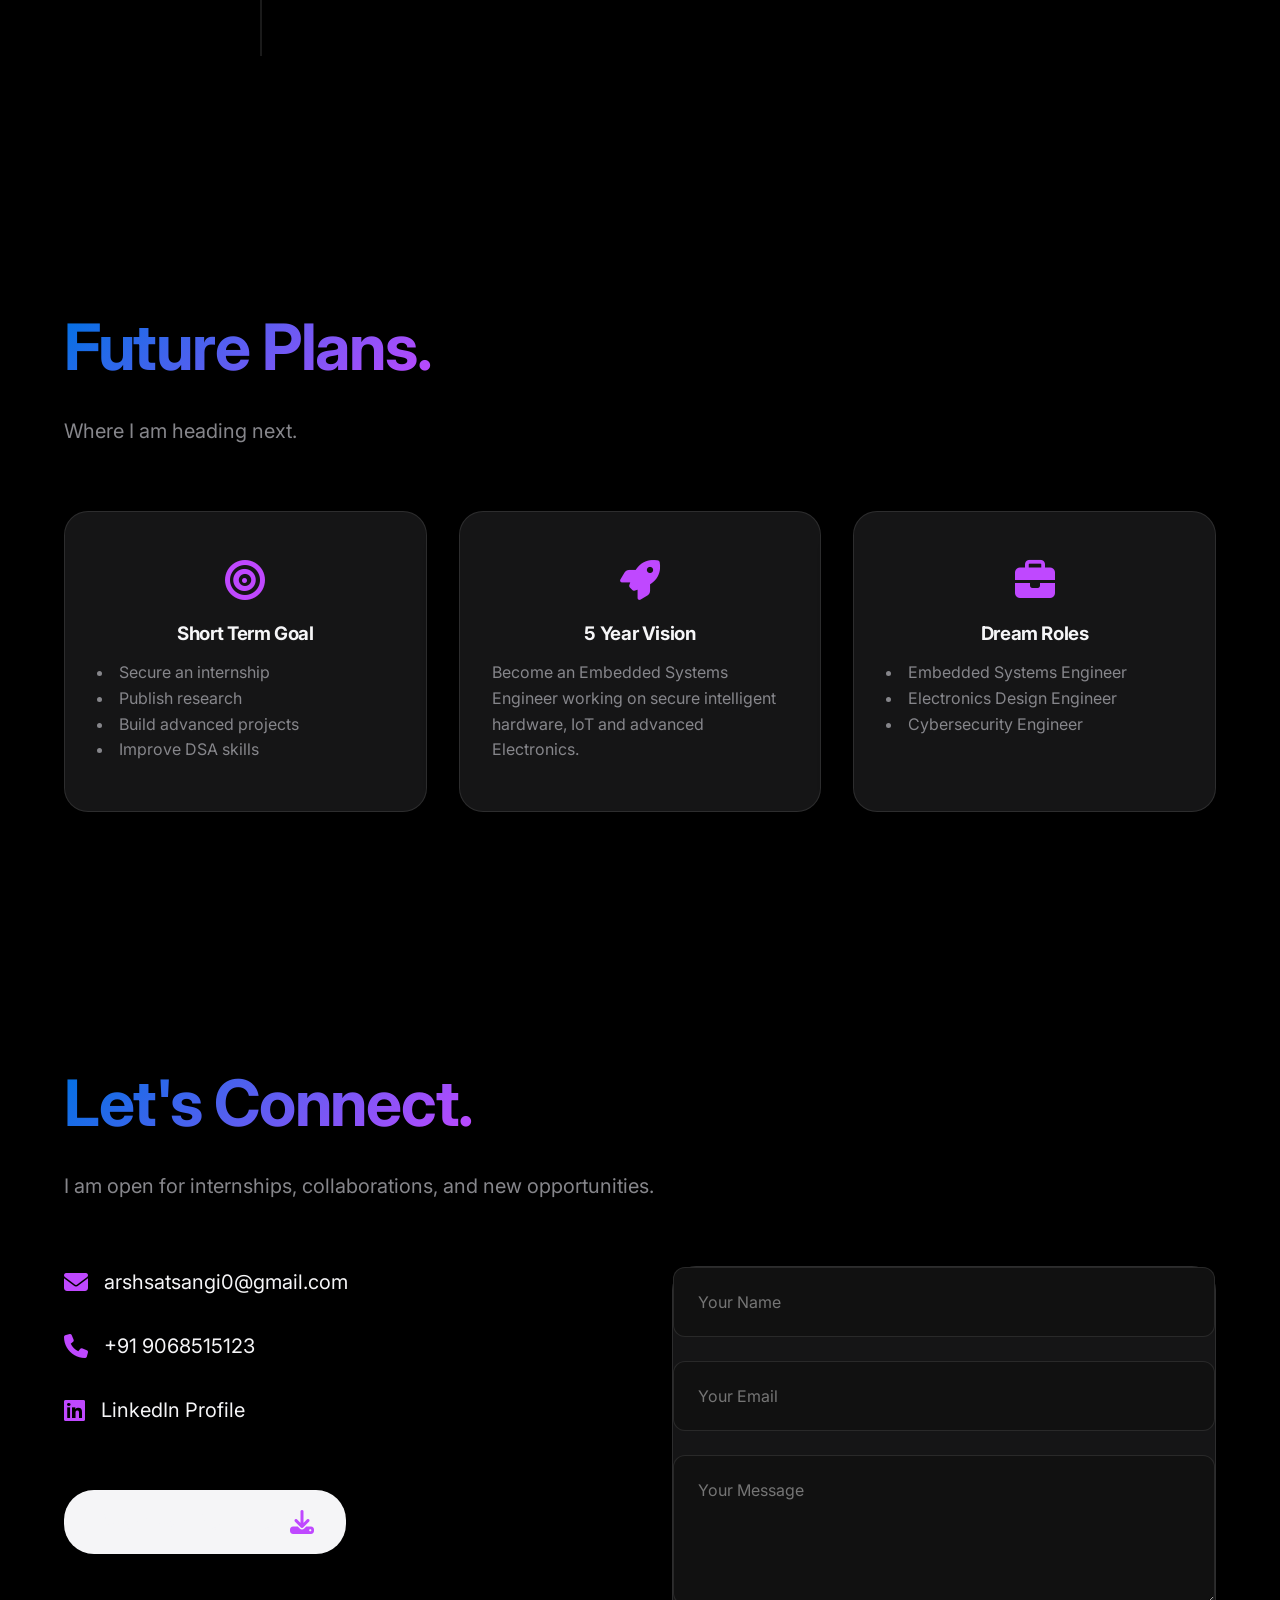
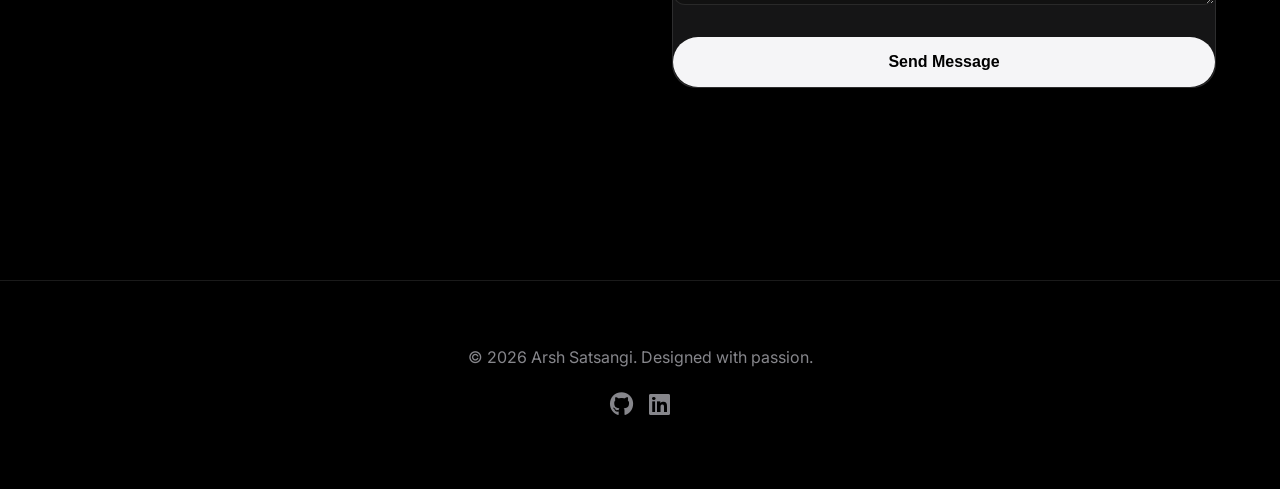
==== commit f90e873d: "Use premium portfolio as main index" ====
--- a/index.html
+++ b/index.html
@@ -3,38 +3,1105 @@
 <head>
     <meta charset="UTF-8">
     <meta name="viewport" content="width=device-width, initial-scale=1.0">
-    <title>Arsh Satsangi | Electrical & Electronics Engineer</title>
-    <meta name="description" content="Portfolio of Arsh Satsangi, B.Tech Electrical Engineering student specializing in Electronics, Embedded Systems, and Cybersecurity.">
+    <title>Arsh Satsangi | Premium Portfolio</title>
+    
     <!-- Google Fonts -->
     <link rel="preconnect" href="https://fonts.googleapis.com">
     <link rel="preconnect" href="https://fonts.gstatic.com" crossorigin>
-    <link href="https://fonts.googleapis.com/css2?family=Outfit:wght@300;400;500;600;700;800&family=Space+Grotesk:wght@400;500;600;700&display=swap" rel="stylesheet">
+    <link href="https://fonts.googleapis.com/css2?family=Inter:wght@300;400;500;600;700;800&display=swap" rel="stylesheet">
+    
     <!-- Font Awesome -->
     <link rel="stylesheet" href="https://cdnjs.cloudflare.com/ajax/libs/font-awesome/6.4.0/css/all.min.css">
-    <!-- CSS -->
-    <link rel="stylesheet" href="style.css">
+    
+    <style>
+        /* =========================================
+           CSS VARIABLES & DESIGN TOKENS
+           ========================================= */
+        :root {
+            /* Light Luxury Theme (Default) */
+            --bg-primary: #ffffff;
+            --bg-secondary: #f5f5f7;
+            --text-primary: #1d1d1f;
+            --text-secondary: #86868b;
+            --accent-blue: #0071e3;
+            --accent-purple: #bf48ff;
+            --gradient-accent: linear-gradient(135deg, #0071e3, #bf48ff);
+            --glass-bg: rgba(255, 255, 255, 0.75);
+            --glass-border: rgba(255, 255, 255, 0.6);
+            --glass-shadow: 0 8px 32px 0 rgba(0, 0, 0, 0.05);
+            --card-radius: 24px;
+            --font-sans: 'Inter', -apple-system, BlinkMacSystemFont, sans-serif;
+            --transition-smooth: all 0.6s cubic-bezier(0.16, 1, 0.3, 1);
+        }
+
+        body.dark-mode {
+            /* Dark Premium Theme */
+            --bg-primary: #000000;
+            --bg-secondary: #111111;
+            --text-primary: #f5f5f7;
+            --text-secondary: #86868b;
+            --accent-blue: #2997ff;
+            --accent-purple: #bf48ff;
+            --glass-bg: rgba(28, 28, 30, 0.75);
+            --glass-border: rgba(255, 255, 255, 0.1);
+            --glass-shadow: 0 8px 32px 0 rgba(0, 0, 0, 0.4);
+        }
+
+        /* =========================================
+           RESET & TYPOGRAPHY
+           ========================================= */
+        * {
+            margin: 0;
+            padding: 0;
+            box-sizing: border-box;
+        }
+
+        html {
+            scroll-behavior: smooth;
+            font-size: 16px;
+        }
+
+        body {
+            font-family: var(--font-sans);
+            background-color: var(--bg-primary);
+            color: var(--text-primary);
+            line-height: 1.6;
+            overflow-x: hidden;
+            transition: background-color 0.5s ease, color 0.5s ease;
+            cursor: none; /* Custom cursor */
+        }
+
+        h1, h2, h3, h4, h5, h6 {
+            font-weight: 700;
+            letter-spacing: -0.02em;
+            line-height: 1.1;
+        }
+
+        .section-title {
+            font-size: clamp(3rem, 5vw, 5rem);
+            margin-bottom: 2rem;
+            background: var(--gradient-accent);
+            -webkit-background-clip: text;
+            -webkit-text-fill-color: transparent;
+            display: inline-block;
+        }
+
+        .section-subtitle {
+            font-size: 1.25rem;
+            color: var(--text-secondary);
+            margin-bottom: 4rem;
+            max-width: 600px;
+        }
+
+        section {
+            padding: 8rem 5%;
+            max-width: 1440px;
+            margin: 0 auto;
+            position: relative;
+        }
+
+        /* =========================================
+           UTILITIES & MICRO-INTERACTIONS
+           ========================================= */
+        .glass-panel {
+            background: var(--glass-bg);
+            backdrop-filter: blur(20px);
+            -webkit-backdrop-filter: blur(20px);
+            border: 1px solid var(--glass-border);
+            border-radius: var(--card-radius);
+            box-shadow: var(--glass-shadow);
+        }
+
+        .btn {
+            display: inline-flex;
+            align-items: center;
+            justify-content: center;
+            padding: 1rem 2rem;
+            border-radius: 30px;
+            font-weight: 600;
+            font-size: 1rem;
+            text-decoration: none;
+            transition: var(--transition-smooth);
+            cursor: none;
+            border: none;
+            gap: 0.5rem;
+            position: relative;
+            overflow: hidden;
+        }
+
+        .btn-primary {
+            background: var(--text-primary);
+            color: var(--bg-primary);
+        }
+
+        .btn-primary:hover {
+            transform: scale(1.05);
+            box-shadow: 0 10px 30px rgba(0, 0, 0, 0.15);
+        }
+
+        body.dark-mode .btn-primary:hover {
+            box-shadow: 0 10px 30px rgba(255, 255, 255, 0.15);
+        }
+
+        .btn-outline {
+            background: transparent;
+            color: var(--text-primary);
+            border: 1px solid var(--text-primary);
+        }
+
+        .btn-outline:hover {
+            background: var(--text-primary);
+            color: var(--bg-primary);
+        }
+
+        /* Custom Cursor */
+        .cursor-glow {
+            width: 40px;
+            height: 40px;
+            background: var(--accent-blue);
+            opacity: 0.2;
+            border-radius: 50%;
+            position: fixed;
+            top: 0;
+            left: 0;
+            transform: translate(-50%, -50%);
+            pointer-events: none;
+            z-index: 9998;
+            filter: blur(10px);
+            transition: width 0.3s, height 0.3s, opacity 0.3s;
+        }
+
+        .cursor-dot {
+            width: 8px;
+            height: 8px;
+            background: var(--text-primary);
+            border-radius: 50%;
+            position: fixed;
+            top: 0;
+            left: 0;
+            transform: translate(-50%, -50%);
+            pointer-events: none;
+            z-index: 9999;
+            transition: transform 0.1s;
+        }
+
+        a:hover ~ .cursor-glow, button:hover ~ .cursor-glow, .magnetic:hover ~ .cursor-glow {
+            width: 80px;
+            height: 80px;
+            opacity: 0.4;
+            background: var(--accent-purple);
+        }
+
+        /* Scroll Progress */
+        #scroll-progress {
+            position: fixed;
+            top: 0;
+            left: 0;
+            height: 4px;
+            background: var(--gradient-accent);
+            width: 0%;
+            z-index: 10000;
+        }
+
+        /* Loading Screen */
+        #loader {
+            position: fixed;
+            inset: 0;
+            background: var(--bg-primary);
+            display: flex;
+            justify-content: center;
+            align-items: center;
+            z-index: 99999;
+            transition: opacity 0.8s ease;
+        }
+        .spinner {
+            width: 50px;
+            height: 50px;
+            border: 3px solid rgba(0, 113, 227, 0.2);
+            border-top-color: var(--accent-blue);
+            border-radius: 50%;
+            animation: spin 1s linear infinite;
+        }
+        @keyframes spin { 100% { transform: rotate(360deg); } }
+
+        /* Floating Blobs (Parallax) */
+        .blobs-container {
+            position: fixed;
+            inset: 0;
+            z-index: -1;
+            overflow: hidden;
+            pointer-events: none;
+        }
+        .blob {
+            position: absolute;
+            border-radius: 50%;
+            filter: blur(80px);
+            opacity: 0.4;
+            animation: float 20s infinite alternate;
+        }
+        .blob-1 {
+            width: 40vw; height: 40vw;
+            background: var(--accent-blue);
+            top: -10%; left: -10%;
+        }
+        .blob-2 {
+            width: 30vw; height: 30vw;
+            background: var(--accent-purple);
+            bottom: -10%; right: -10%;
+            animation-delay: -5s;
+        }
+        @keyframes float {
+            0% { transform: translate(0, 0) scale(1); }
+            100% { transform: translate(100px, 100px) scale(1.1); }
+        }
+
+        /* =========================================
+           NAVIGATION
+           ========================================= */
+        nav {
+            position: fixed;
+            top: 20px;
+            left: 50%;
+            transform: translateX(-50%);
+            display: flex;
+            justify-content: space-between;
+            align-items: center;
+            padding: 1rem 2rem;
+            width: 90%;
+            max-width: 1200px;
+            z-index: 1000;
+            transition: var(--transition-smooth);
+        }
+
+        .nav-brand {
+            font-weight: 700;
+            font-size: 1.5rem;
+            text-decoration: none;
+            color: var(--text-primary);
+        }
+        
+        .nav-links {
+            display: flex;
+            gap: 2rem;
+            list-style: none;
+        }
+        
+        .nav-links a {
+            text-decoration: none;
+            color: var(--text-primary);
+            font-weight: 500;
+            font-size: 0.95rem;
+            transition: color 0.3s;
+            position: relative;
+        }
+        .nav-links a::after {
+            content: '';
+            position: absolute;
+            width: 0;
+            height: 2px;
+            bottom: -5px;
+            left: 0;
+            background: var(--text-primary);
+            transition: width 0.3s;
+        }
+        .nav-links a:hover::after { width: 100%; }
+
+        .nav-controls {
+            display: flex;
+            align-items: center;
+            gap: 1.5rem;
+        }
+        
+        .theme-toggle {
+            background: none;
+            border: none;
+            color: var(--text-primary);
+            font-size: 1.2rem;
+            cursor: none;
+            transition: transform 0.3s;
+        }
+        .theme-toggle:hover { transform: rotate(45deg); }
+
+        .menu-btn {
+            display: none;
+            background: none;
+            border: none;
+            color: var(--text-primary);
+            font-size: 1.5rem;
+            cursor: none;
+        }
+
+        /* =========================================
+           HERO SECTION
+           ========================================= */
+        .hero {
+            min-height: 100vh;
+            display: flex;
+            align-items: center;
+            justify-content: center;
+            padding-top: 100px;
+            text-align: center;
+        }
+
+        .hero-content {
+            max-width: 900px;
+            z-index: 1;
+        }
+
+        .hero-badge {
+            display: inline-block;
+            padding: 0.5rem 1.2rem;
+            border-radius: 20px;
+            background: var(--bg-secondary);
+            font-size: 0.9rem;
+            font-weight: 600;
+            margin-bottom: 2rem;
+            border: 1px solid var(--glass-border);
+        }
+
+        .hero-title {
+            font-size: clamp(3.5rem, 8vw, 7rem);
+            line-height: 1;
+            margin-bottom: 1.5rem;
+        }
+
+        .hero-role {
+            font-size: clamp(1.5rem, 3vw, 2.5rem);
+            color: var(--text-secondary);
+            margin-bottom: 2rem;
+            height: 3rem; /* For typing animation */
+        }
+
+        .typing-text {
+            color: var(--accent-blue);
+        }
+        .typing-cursor {
+            border-right: 3px solid var(--text-primary);
+            animation: blink 0.75s step-end infinite;
+        }
+        @keyframes blink { 50% { border-color: transparent; } }
+
+        .hero-photo-container {
+            width: 150px;
+            height: 150px;
+            margin: 0 auto 2rem;
+            border-radius: 50%;
+            overflow: hidden;
+            border: 3px solid var(--glass-border);
+            box-shadow: var(--glass-shadow);
+        }
+
+        .hero-photo-container img {
+            width: 100%;
+            height: 100%;
+            object-fit: cover;
+        }
+
+        .hero-meta {
+            display: flex;
+            justify-content: center;
+            gap: 2rem;
+            margin-top: 3rem;
+            font-size: 0.9rem;
+            color: var(--text-secondary);
+        }
+
+        /* =========================================
+           ABOUT SECTION
+           ========================================= */
+        .about-grid {
+            display: grid;
+            grid-template-columns: 1fr 1fr;
+            gap: 4rem;
+            align-items: center;
+        }
+
+        .about-text {
+            font-size: 1.25rem;
+            line-height: 1.8;
+            color: var(--text-secondary);
+        }
+
+        .about-text p { margin-bottom: 1.5rem; }
+        .about-text strong { color: var(--text-primary); }
+
+        .about-visual {
+            position: relative;
+        }
+
+        /* EDIT HERE: About Photo */
+        .about-image-wrapper {
+            border-radius: var(--card-radius);
+            overflow: hidden;
+            aspect-ratio: 4/5;
+            position: relative;
+        }
+        .about-image-wrapper img {
+            width: 100%;
+            height: 100%;
+            object-fit: cover;
+            transition: transform 0.5s;
+        }
+        .about-visual:hover img { transform: scale(1.05); }
+
+        /* =========================================
+           STATS & ACHIEVEMENTS (Animated Counters)
+           ========================================= */
+        .stats-grid {
+            display: grid;
+            grid-template-columns: repeat(auto-fit, minmax(200px, 1fr));
+            gap: 2rem;
+            margin-top: 4rem;
+        }
+
+        .stat-card {
+            padding: 2.5rem 1.5rem;
+            text-align: center;
+        }
+
+        .stat-number {
+            font-size: 3.5rem;
+            font-weight: 800;
+            margin-bottom: 0.5rem;
+            background: var(--gradient-accent);
+            -webkit-background-clip: text;
+            -webkit-text-fill-color: transparent;
+        }
+
+        .stat-label {
+            font-size: 1rem;
+            font-weight: 500;
+            color: var(--text-secondary);
+        }
+
+        /* =========================================
+           ACHIEVEMENTS SECTION
+           ========================================= */
+        .kicker {
+            color: var(--accent-blue);
+            font-size: 0.9rem;
+            font-weight: 800;
+            text-transform: uppercase;
+            letter-spacing: 2px;
+            margin-bottom: 0.5rem;
+            display: block;
+        }
+        .achievements-grid {
+            display: grid;
+            grid-template-columns: repeat(auto-fit, minmax(350px, 1fr));
+            gap: 2rem;
+            margin-top: 3rem;
+        }
+        .achievement-card {
+            position: relative;
+            padding: 2.5rem;
+            border-radius: var(--card-radius);
+            background: var(--glass-bg);
+            border: 1px solid var(--glass-border);
+            overflow: hidden;
+            display: flex;
+            flex-direction: column;
+            transition: var(--transition-smooth);
+            backdrop-filter: blur(20px);
+        }
+        .achievement-card:hover {
+            transform: translateY(-5px);
+            box-shadow: var(--glass-shadow);
+        }
+        /* Top Gradient Borders */
+        .achievement-card::before {
+            content: '';
+            position: absolute;
+            top: 0;
+            left: 0;
+            right: 0;
+            height: 4px;
+        }
+        .ac-1::before { background: linear-gradient(90deg, #3b82f6, #8b5cf6); }
+        .ac-2::before { background: linear-gradient(90deg, #8b5cf6, #ec4899); }
+        .ac-3::before { background: linear-gradient(90deg, #10b981, #3b82f6); }
+        .ac-4::before { background: linear-gradient(90deg, #ef4444, #f97316); }
+
+        .ac-year-badge {
+            background: rgba(41, 151, 255, 0.15);
+            color: #2563eb;
+            padding: 0.3rem 0.8rem;
+            border-radius: 6px;
+            font-size: 0.85rem;
+            font-weight: 700;
+            display: inline-block;
+            margin-bottom: 1.5rem;
+            align-self: flex-start;
+        }
+        body.dark-mode .ac-year-badge { color: #60a5fa; }
+        .ac-title {
+            font-size: 1.3rem;
+            margin-bottom: 1rem;
+            line-height: 1.4;
+        }
+        .ac-desc {
+            color: var(--text-secondary);
+            font-size: 0.95rem;
+            margin-bottom: 1.5rem;
+            flex-grow: 1;
+        }
+        .ac-highlight {
+            color: #d97706; /* Golden/orange */
+            font-size: 0.9rem;
+            font-weight: 600;
+            display: flex;
+            align-items: center;
+            gap: 0.5rem;
+        }
+
+        /* =========================================
+           SKILLS SECTION
+           ========================================= */
+        .skills-container {
+            display: grid;
+            grid-template-columns: repeat(auto-fit, minmax(300px, 1fr));
+            gap: 2rem;
+        }
+
+        .skill-group {
+            padding: 2.5rem;
+        }
+
+        .skill-group h3 {
+            font-size: 1.5rem;
+            margin-bottom: 2rem;
+            color: var(--text-primary);
+        }
+
+        .skill-item { margin-bottom: 1.5rem; }
+        .skill-info {
+            display: flex;
+            justify-content: space-between;
+            margin-bottom: 0.5rem;
+            font-weight: 500;
+        }
+        .skill-bar-bg {
+            width: 100%;
+            height: 6px;
+            background: var(--glass-border);
+            border-radius: 3px;
+            overflow: hidden;
+        }
+        .skill-bar-fill {
+            height: 100%;
+            width: 0; /* Animated */
+            background: var(--gradient-accent);
+            border-radius: 3px;
+            transition: width 1.5s cubic-bezier(0.16, 1, 0.3, 1);
+        }
+
+        .skills-tags {
+            display: flex;
+            flex-wrap: wrap;
+            gap: 0.8rem;
+        }
+        .skill-tag {
+            padding: 0.6rem 1.2rem;
+            background: var(--bg-secondary);
+            border: 1px solid var(--glass-border);
+            border-radius: 20px;
+            font-size: 0.9rem;
+            font-weight: 500;
+            transition: var(--transition-smooth);
+        }
+        .skill-tag:hover {
+            background: var(--text-primary);
+            color: var(--bg-primary);
+            transform: translateY(-3px);
+        }
+
+        /* =========================================
+           PROJECTS SECTION (Filterable)
+           ========================================= */
+        .project-filters {
+            display: flex;
+            gap: 1rem;
+            margin-bottom: 3rem;
+            flex-wrap: wrap;
+        }
+
+        .filter-btn {
+            padding: 0.5rem 1.5rem;
+            border-radius: 30px;
+            border: 1px solid var(--glass-border);
+            background: transparent;
+            color: var(--text-secondary);
+            cursor: none;
+            font-weight: 500;
+            transition: var(--transition-smooth);
+        }
+        .filter-btn.active, .filter-btn:hover {
+            background: var(--text-primary);
+            color: var(--bg-primary);
+        }
+
+        .projects-grid {
+            display: grid;
+            grid-template-columns: repeat(auto-fill, minmax(400px, 1fr));
+            gap: 2.5rem;
+        }
+
+        .project-card {
+            display: flex;
+            flex-direction: column;
+            overflow: hidden;
+            transition: var(--transition-smooth);
+            transform: translateY(0);
+        }
+
+        .project-card:hover {
+            transform: translateY(-10px);
+        }
+
+        /* EDIT HERE: Project Image Placeholders */
+        .project-img-wrapper {
+            width: 100%;
+            height: 250px;
+            overflow: hidden;
+            position: relative;
+        }
+        .project-img-wrapper img {
+            width: 100%;
+            height: 100%;
+            object-fit: cover;
+            transition: transform 0.6s;
+        }
+        .project-card:hover .project-img-wrapper img {
+            transform: scale(1.05);
+        }
+
+        .edit-badge {
+            position: absolute;
+            top: 15px;
+            right: 15px;
+            background: rgba(0,0,0,0.6);
+            color: white;
+            padding: 4px 10px;
+            border-radius: 12px;
+            font-size: 0.75rem;
+            backdrop-filter: blur(4px);
+        }
+
+        .project-content {
+            padding: 2rem;
+            flex-grow: 1;
+            display: flex;
+            flex-direction: column;
+        }
+
+        .project-title {
+            font-size: 1.5rem;
+            margin-bottom: 1rem;
+        }
+
+        .project-desc {
+            color: var(--text-secondary);
+            margin-bottom: 1.5rem;
+            flex-grow: 1;
+        }
+
+        .project-tech {
+            display: flex;
+            flex-wrap: wrap;
+            gap: 0.5rem;
+            margin-bottom: 2rem;
+        }
+
+        .tech-badge {
+            font-size: 0.75rem;
+            padding: 4px 10px;
+            background: var(--bg-secondary);
+            border-radius: 12px;
+            font-weight: 600;
+        }
+
+        .project-links {
+            display: flex;
+            gap: 1rem;
+        }
+
+        /* =========================================
+           JOURNEY / TIMELINE
+           ========================================= */
+        .timeline {
+            position: relative;
+            max-width: 800px;
+            margin: 0 auto;
+            padding: 2rem 0;
+        }
+
+        .timeline::before {
+            content: '';
+            position: absolute;
+            top: 0;
+            bottom: 0;
+            left: 20px;
+            width: 2px;
+            background: var(--glass-border);
+        }
+
+        .timeline-item {
+            position: relative;
+            padding-left: 60px;
+            margin-bottom: 3rem;
+        }
+
+        .timeline-dot {
+            position: absolute;
+            left: 11px;
+            top: 0;
+            width: 20px;
+            height: 20px;
+            border-radius: 50%;
+            background: var(--accent-blue);
+            box-shadow: 0 0 0 4px var(--bg-primary);
+            transition: var(--transition-smooth);
+        }
+
+        .timeline-item:hover .timeline-dot {
+            transform: scale(1.3);
+            background: var(--accent-purple);
+        }
+
+        .timeline-date {
+            font-weight: 700;
+            color: var(--accent-blue);
+            margin-bottom: 0.5rem;
+            font-size: 1.2rem;
+        }
+
+        .timeline-content {
+            padding: 2rem;
+        }
+
+        .timeline-content h4 {
+            font-size: 1.3rem;
+            margin-bottom: 1rem;
+        }
+        
+        .timeline-content p { color: var(--text-secondary); }
+        .timeline-content ul {
+            list-style: none;
+            margin-top: 1rem;
+            color: var(--text-secondary);
+        }
+        .timeline-content li {
+            margin-bottom: 0.5rem;
+            position: relative;
+            padding-left: 1.5rem;
+        }
+        .timeline-content li::before {
+            content: '→';
+            position: absolute;
+            left: 0;
+            color: var(--accent-blue);
+        }
+
+        /* =========================================
+           FUTURE PLANS
+           ========================================= */
+        .future-grid {
+            display: grid;
+            grid-template-columns: repeat(auto-fit, minmax(300px, 1fr));
+            gap: 2rem;
+        }
+
+        .future-card {
+            padding: 3rem 2rem;
+            text-align: center;
+        }
+
+        .future-icon {
+            font-size: 2.5rem;
+            color: var(--accent-purple);
+            margin-bottom: 1.5rem;
+        }
+
+        .future-card h3 { margin-bottom: 1rem; }
+        .future-card p, .future-card ul {
+            color: var(--text-secondary);
+            text-align: left;
+            list-style-position: inside;
+        }
+
+        /* =========================================
+           GITHUB CONTRIBUTION / ACTIVITY
+           ========================================= */
+        .activity-grid {
+            display: flex;
+            flex-wrap: wrap;
+            gap: 4px;
+            justify-content: center;
+            margin-top: 2rem;
+        }
+        .activity-box {
+            width: 15px;
+            height: 15px;
+            border-radius: 3px;
+            background: var(--glass-border);
+            transition: transform 0.2s;
+        }
+        .activity-box:hover { transform: scale(1.2); }
+        .activity-level-1 { background: rgba(0, 113, 227, 0.3); }
+        .activity-level-2 { background: rgba(0, 113, 227, 0.6); }
+        .activity-level-3 { background: rgba(0, 113, 227, 0.9); }
+
+        /* =========================================
+           TECH STACK MARQUEE
+           ========================================= */
+        .marquee-wrapper {
+            width: 100vw;
+            position: relative;
+            left: 50%;
+            transform: translateX(-50%);
+            overflow: hidden;
+            padding: 3rem 0;
+            background: var(--bg-secondary);
+            margin: 6rem 0;
+        }
+        .marquee-track {
+            display: flex;
+            width: max-content;
+            animation: marquee 30s linear infinite;
+        }
+        .marquee-item {
+            font-size: 2rem;
+            font-weight: 700;
+            color: var(--text-secondary);
+            padding: 0 3rem;
+            opacity: 0.5;
+            transition: opacity 0.3s;
+        }
+        .marquee-item:hover { opacity: 1; color: var(--text-primary); }
+        @keyframes marquee {
+            0% { transform: translateX(0); }
+            100% { transform: translateX(-50%); }
+        }
+
+        /* =========================================
+           CONTACT & FOOTER
+           ========================================= */
+        .contact-grid {
+            display: grid;
+            grid-template-columns: 1fr 1fr;
+            gap: 4rem;
+        }
+
+        .contact-info a {
+            display: flex;
+            align-items: center;
+            gap: 1rem;
+            font-size: 1.25rem;
+            color: var(--text-primary);
+            text-decoration: none;
+            margin-bottom: 2rem;
+            transition: color 0.3s;
+        }
+        .contact-info a:hover { color: var(--accent-blue); }
+        .contact-info i {
+            font-size: 1.5rem;
+            color: var(--accent-purple);
+        }
+
+        .contact-form {
+            display: flex;
+            flex-direction: column;
+            gap: 1.5rem;
+        }
+        .form-group { position: relative; }
+        .form-control {
+            width: 100%;
+            padding: 1.5rem;
+            border-radius: 12px;
+            border: 1px solid var(--glass-border);
+            background: var(--bg-secondary);
+            color: var(--text-primary);
+            font-family: inherit;
+            font-size: 1rem;
+            outline: none;
+            transition: var(--transition-smooth);
+        }
+        .form-control:focus {
+            border-color: var(--accent-blue);
+            background: var(--bg-primary);
+        }
+        textarea.form-control { resize: vertical; min-height: 150px; }
+
+        footer {
+            text-align: center;
+            padding: 4rem 5%;
+            border-top: 1px solid var(--glass-border);
+            margin-top: 4rem;
+            color: var(--text-secondary);
+        }
+
+        /* Back to top */
+        #back-top {
+            position: fixed;
+            bottom: 30px;
+            right: 30px;
+            width: 50px;
+            height: 50px;
+            border-radius: 50%;
+            background: var(--text-primary);
+            color: var(--bg-primary);
+            border: none;
+            font-size: 1.2rem;
+            display: flex;
+            align-items: center;
+            justify-content: center;
+            cursor: none;
+            opacity: 0;
+            transform: translateY(20px);
+            pointer-events: none;
+            transition: var(--transition-smooth);
+            z-index: 1000;
+        }
+        #back-top.show {
+            opacity: 1;
+            transform: translateY(0);
+            pointer-events: all;
+        }
+
+        /* =========================================
+           REVIEWS / TESTIMONIALS
+           ========================================= */
+        .reviews-grid {
+            display: grid;
+            grid-template-columns: repeat(auto-fit, minmax(300px, 1fr));
+            gap: 2rem;
+            margin-top: 3rem;
+        }
+        .review-card {
+            padding: 2.5rem;
+            border-radius: var(--card-radius);
+            position: relative;
+            display: flex;
+            flex-direction: column;
+            gap: 1.5rem;
+            transition: var(--transition-smooth);
+        }
+        .review-card:hover {
+            transform: translateY(-5px);
+            box-shadow: var(--glass-shadow);
+        }
+        .review-icon {
+            font-size: 2rem;
+            color: var(--accent-blue);
+            opacity: 0.5;
+        }
+        .review-text {
+            font-size: 1.05rem;
+            font-style: italic;
+            color: var(--text-secondary);
+            line-height: 1.6;
+            flex-grow: 1;
+        }
+        .reviewer-info {
+            display: flex;
+            align-items: center;
+            gap: 1rem;
+            border-top: 1px solid var(--glass-border);
+            padding-top: 1.5rem;
+        }
+        .reviewer-avatar {
+            width: 50px;
+            height: 50px;
+            border-radius: 50%;
+            background: var(--gradient-accent);
+            display: flex;
+            align-items: center;
+            justify-content: center;
+            color: #fff;
+            font-weight: 700;
+            font-size: 1.2rem;
+        }
+        .reviewer-details h4 {
+            font-size: 1rem;
+            margin-bottom: 0.2rem;
+            color: var(--text-primary);
+        }
+        .reviewer-details p {
+            font-size: 0.85rem;
+            color: var(--accent-purple);
+            font-weight: 600;
+        }
+
+        /* =========================================
+           SCROLL REVEAL ANIMATIONS
+           ========================================= */
+        .reveal {
+            opacity: 0;
+            transform: translateY(40px);
+            transition: all 0.8s cubic-bezier(0.16, 1, 0.3, 1);
+        }
+        .reveal.active {
+            opacity: 1;
+            transform: translateY(0);
+        }
+
+        /* =========================================
+           RESPONSIVE
+           ========================================= */
+        @media (max-width: 992px) {
+            .about-grid, .contact-grid { grid-template-columns: 1fr; }
+            .section-title { font-size: 3rem; }
+        }
+
+        @media (max-width: 768px) {
+            .menu-btn { display: block; }
+            .nav-links {
+                position: absolute;
+                top: 100%;
+                left: 0;
+                width: 100%;
+                flex-direction: column;
+                background: var(--glass-bg);
+                backdrop-filter: blur(20px);
+                padding: 2rem;
+                gap: 1.5rem;
+                opacity: 0;
+                pointer-events: none;
+                transition: var(--transition-smooth);
+                text-align: center;
+            }
+            .nav-links.active {
+                opacity: 1;
+                pointer-events: all;
+            }
+            .hero-title { font-size: 3rem; }
+            .projects-grid { grid-template-columns: 1fr; }
+        }
+    </style>
 </head>
-<body class="dark-mode"> <!-- Default to dark mode for a premium feel -->
-
-    <!-- Scroll Progress Bar -->
+<body class="dark-mode">
+
+    <!-- Loading Screen -->
+    <div id="loader">
+        <div class="spinner"></div>
+    </div>
+
+    <!-- Custom Cursor -->
+    <div class="cursor-dot"></div>
+    <div class="cursor-glow"></div>
+
+    <!-- Scroll Progress -->
     <div id="scroll-progress"></div>
 
-    <!-- Custom Cursor -->
-    <div class="cursor-glow"></div>
-    <div class="cursor-dot"></div>
-
-    <!-- Animated Background Blobs -->
-    <div class="bg-blobs">
+    <!-- Background Blobs -->
+    <div class="blobs-container">
         <div class="blob blob-1"></div>
         <div class="blob blob-2"></div>
-        <div class="blob blob-3"></div>
     </div>
 
     <!-- Navigation -->
-    <nav class="navbar">
-        <div class="nav-brand">
-            <a href="#hero">Arsh<span>.</span></a>
-        </div>
+    <nav class="glass-panel" id="navbar">
+        <a href="#" class="nav-brand magnetic">Arsh.</a>
         <ul class="nav-links">
             <li><a href="#about">About</a></li>
             <li><a href="#skills">Skills</a></li>
@@ -42,438 +1109,771 @@
             <li><a href="#journey">Journey</a></li>
             <li><a href="#contact">Contact</a></li>
         </ul>
-        <div class="nav-actions">
-            <button id="theme-toggle" aria-label="Toggle Dark/Light Mode">
-                <i class="fa-solid fa-sun"></i>
+        <div class="nav-controls">
+            <button class="theme-toggle magnetic" id="theme-btn">
+                <i class="fa-solid fa-moon"></i>
             </button>
-            <div class="hamburger">
+            <button class="menu-btn" id="menu-btn">
                 <i class="fa-solid fa-bars"></i>
-            </div>
+            </button>
         </div>
     </nav>
 
-    <main>
-        <!-- Hero Section -->
-        <section id="hero" class="hero-section">
-            <div class="hero-content">
-                <h2 class="greeting">Hi, I'm</h2>
-                <h1 class="name">Arsh Satsangi</h1>
-                <h3 class="subtitle">Electrical & Electronics Engineering Student</h3>
-                <p class="tagline">Building Intelligent Systems through<br>
-                <span class="highlight">Electronics • Embedded Systems • Cybersecurity</span></p>
-                <div class="typing-container">
-                    <span class="typing-prefix">I am a </span>
-                    <span id="typing-text"></span><span class="cursor">|</span>
-                </div>
-                <div class="hero-cta">
-                    <a href="#projects" class="btn btn-primary">View My Work</a>
-                    <a href="#contact" class="btn btn-outline">Contact Me</a>
-                </div>
-            </div>
-        </section>
-
-        <!-- Stats Counter Section -->
-        <section id="stats" class="stats-section fade-in">
-            <div class="stats-container">
-                <div class="stat-item">
-                    <h3 class="stat-num" data-target="4">0</h3>
-                    <p>Major Projects</p>
-                </div>
-                <div class="stat-item">
-                    <h3 class="stat-num" data-target="4">0</h3>
-                    <p>Achievements</p>
-                </div>
-                <div class="stat-item">
-                    <h3 class="stat-num" data-target="2" data-plus="true">0</h3>
-                    <p>Hackathons</p>
-                </div>
-                <div class="stat-item">
-                    <h3 class="stat-num-text">3rd</h3>
-                    <p>Year Student</p>
-                </div>
-            </div>
-        </section>
-
-        <!-- About Section -->
-        <section id="about" class="about-section fade-in">
-            <h2 class="section-title">About Me</h2>
-            <div class="about-content">
-                <div class="about-text glass-card">
-                    <i class="fa-solid fa-quote-left quote-icon"></i>
-                    <p>I am a B.Tech Electrical Engineering student at Dayalbagh Educational Institute with a specialization in Electronics. I enjoy building practical engineering solutions by combining electrical systems, embedded electronics, and cybersecurity. Through hackathons, research competitions, and hands-on projects, I continuously challenge myself to solve real-world problems and expand my technical expertise.</p>
-                </div>
-                <div class="quick-facts glass-card">
-                    <h3>Quick Facts</h3>
+    <!-- Hero Section -->
+    <section class="hero" id="home">
+        <div class="hero-content reveal">
+            <!-- EDIT HERE: Hero Photo Placeholder -->
+            <div class="hero-photo-container">
+                <img src="profile.jpg" alt="Arsh Satsangi">
+            </div>
+            
+            <div class="hero-badge">Available for Internships</div>
+            <h1 class="hero-title">Arsh Satsangi</h1>
+            <div class="hero-role">
+                <span class="typing-text"></span><span class="typing-cursor"></span>
+            </div>
+            
+            <div class="hero-actions">
+                <a href="#projects" class="btn btn-primary magnetic">View Projects <i class="fa-solid fa-arrow-right"></i></a>
+                <a href="#contact" class="btn btn-outline magnetic">Contact Me</a>
+            </div>
+
+            <div class="hero-meta">
+                <span><i class="fa-solid fa-location-dot"></i> Agra, India</span>
+                <span id="current-time"><i class="fa-regular fa-clock"></i> </span>
+                <span id="current-year"><i class="fa-solid fa-calendar"></i> </span>
+            </div>
+        </div>
+    </section>
+
+    <!-- About Section -->
+    <section id="about">
+        <h2 class="section-title reveal">About Me.</h2>
+        <p class="section-subtitle reveal">Blending electrical engineering with modern intelligence.</p>
+        
+        <div class="about-grid">
+            <div class="about-text reveal">
+                <p>I am a B.Tech Electrical Engineering student at Dayalbagh Educational Institute, currently in my <strong>3rd Year</strong>, specializing in Electronics.</p>
+                <p>I enjoy building practical engineering solutions by combining <strong>electrical systems, embedded electronics, automation, IoT, and cybersecurity.</strong></p>
+                <p>I actively participate in hackathons, engineering competitions, and research while continuously learning new technologies to build secure and intelligent hardware.</p>
+                <a href="#" class="btn btn-primary magnetic mt-4"><i class="fa-solid fa-download"></i> Download Resume</a>
+            </div>
+            
+            <!-- EDIT HERE: About Visual / Photo -->
+            <div class="about-visual reveal">
+                <div class="about-image-wrapper glass-panel">
+                    <img src="1profile.jpg" alt="About Arsh">
+                </div>
+            </div>
+        </div>
+
+        <!-- Animated Statistics -->
+        <div class="stats-grid reveal">
+            <div class="stat-card glass-panel">
+                <div class="stat-number" data-target="5" data-plus="true">0</div>
+                <div class="stat-label">Major Hackathons</div>
+            </div>
+            <div class="stat-card glass-panel">
+                <div class="stat-number" data-target="5">0</div>
+                <div class="stat-label">Core Projects</div>
+            </div>
+            <div class="stat-card glass-panel">
+                <div class="stat-number" data-target="1">0</div>
+                <div class="stat-label">Research Qualification</div>
+            </div>
+            <div class="stat-card glass-panel">
+                <div class="stat-number" data-target="1">0</div>
+                <div class="stat-label">1st Prize Won</div>
+            </div>
+        </div>
+    </section>
+
+    <!-- Achievements Section -->
+    <section id="achievements">
+        <span class="kicker reveal">RECOGNITION</span>
+        <h2 class="section-title reveal" style="-webkit-text-fill-color: var(--text-primary); font-family: 'Inter', sans-serif; font-weight: 900; letter-spacing: -0.04em;">Achievements</h2>
+        <p class="section-subtitle reveal">Milestones I've reached through hard work and curiosity.</p>
+        
+        <div class="achievements-grid reveal">
+            <!-- Card 1 -->
+            <div class="achievement-card ac-1">
+                <div class="ac-year-badge">2026</div>
+                <h3 class="ac-title">HackSecure X — International Hackathon</h3>
+                <p class="ac-desc">Competed against 250 teams from around the world in one of the most prestigious cybersecurity hackathons. Our team demonstrated strong technical skills and innovative problem-solving to secure a global top-11 finish.</p>
+                <div class="ac-highlight"><i class="fa-regular fa-square"></i> Top 11 / 250 Teams Globally</div>
+            </div>
+
+            <!-- Card 2 -->
+            <div class="achievement-card ac-2">
+                <div class="ac-year-badge">2026</div>
+                <h3 class="ac-title">DEI Virtual Labs Hackathon</h3>
+                <p class="ac-desc">Achieved a top-20 ranking in this national-level competition among 200 participating teams. The event focused on innovation with virtual lab technology and practical engineering solutions.</p>
+                <div class="ac-highlight"><i class="fa-regular fa-square"></i> Top 20 / 200 Teams — National Level</div>
+            </div>
+
+            <!-- Card 3 -->
+            <div class="achievement-card ac-3">
+                <div class="ac-year-badge">2025</div>
+                <h3 class="ac-title">Anveshan Zonal Research Convention</h3>
+                <p class="ac-desc">Qualified for the prestigious North Zone Student Research Convention under Anveshan 2025 — a competitive research programme recognising outstanding undergraduate research across institutions.</p>
+                <div class="ac-highlight"><i class="fa-regular fa-square"></i> Qualified — North Zone Convention</div>
+            </div>
+
+            <!-- Card 4 -->
+            <div class="achievement-card ac-4">
+                <div class="ac-year-badge">2025</div>
+                <h3 class="ac-title">1st Position — Cybersecurity Quiz Competition</h3>
+                <p class="ac-desc">Secured first place in "Cyber Career Insight: Quiz It. Win It. Secure It." — a competition organised by IEEE DEI Student Branch and the Training & Placement Cell in collaboration with NGMB Software Solutions Pvt. Ltd. The event covered cyberattack methodologies, major cybersecurity domains, and modern threat mitigation strategies.</p>
+                <div class="ac-highlight"><i class="fa-regular fa-square"></i> 1st Position</div>
+            </div>
+        </div>
+    </section>
+
+    <!-- Tech Stack Marquee -->
+    <div class="marquee-wrapper">
+        <div class="marquee-track">
+            <!-- Duplicated for infinite effect -->
+            <span class="marquee-item">C/C++</span>
+            <span class="marquee-item">Python</span>
+            <span class="marquee-item">Embedded Systems</span>
+            <span class="marquee-item">Arduino</span>
+            <span class="marquee-item">IoT</span>
+            <span class="marquee-item">Cybersecurity</span>
+            <span class="marquee-item">Circuit Design</span>
+            <span class="marquee-item">Linux</span>
+            
+            <span class="marquee-item">C/C++</span>
+            <span class="marquee-item">Python</span>
+            <span class="marquee-item">Embedded Systems</span>
+            <span class="marquee-item">Arduino</span>
+            <span class="marquee-item">IoT</span>
+            <span class="marquee-item">Cybersecurity</span>
+            <span class="marquee-item">Circuit Design</span>
+            <span class="marquee-item">Linux</span>
+        </div>
+    </div>
+
+    <!-- Skills Section -->
+    <section id="skills">
+        <h2 class="section-title reveal">Expertise.</h2>
+        <p class="section-subtitle reveal">Technologies and concepts I work with.</p>
+        
+        <div class="skills-container reveal">
+            
+            <div class="skill-group glass-panel">
+                <h3>Engineering</h3>
+                <div class="skill-item">
+                    <div class="skill-info"><span>Embedded Systems</span> <span>90%</span></div>
+                    <div class="skill-bar-bg"><div class="skill-bar-fill" data-width="90%"></div></div>
+                </div>
+                <div class="skill-item">
+                    <div class="skill-info"><span>Electronics & Arduino</span> <span>95%</span></div>
+                    <div class="skill-bar-bg"><div class="skill-bar-fill" data-width="95%"></div></div>
+                </div>
+                <div class="skill-item">
+                    <div class="skill-info"><span>Circuit Design & PCB</span> <span>80%</span></div>
+                    <div class="skill-bar-bg"><div class="skill-bar-fill" data-width="80%"></div></div>
+                </div>
+                <div class="skill-item">
+                    <div class="skill-info"><span>IoT & Digital Electronics</span> <span>85%</span></div>
+                    <div class="skill-bar-bg"><div class="skill-bar-fill" data-width="85%"></div></div>
+                </div>
+            </div>
+
+            <div class="skill-group glass-panel">
+                <h3>Programming</h3>
+                <div class="skill-item">
+                    <div class="skill-info"><span>C / C++</span> <span>85%</span></div>
+                    <div class="skill-bar-bg"><div class="skill-bar-fill" data-width="85%"></div></div>
+                </div>
+                <div class="skill-item">
+                    <div class="skill-info"><span>Python</span> <span>80%</span></div>
+                    <div class="skill-bar-bg"><div class="skill-bar-fill" data-width="80%"></div></div>
+                </div>
+                <div class="skill-item">
+                    <div class="skill-info"><span>MATLAB / Simulink</span> <span>75%</span></div>
+                    <div class="skill-bar-bg"><div class="skill-bar-fill" data-width="75%"></div></div>
+                </div>
+            </div>
+
+            <div class="skill-group glass-panel">
+                <h3>Hardware & Tools</h3>
+                <div class="skills-tags">
+                    <span class="skill-tag">Microcontrollers</span>
+                    <span class="skill-tag">FPGA / VHDL</span>
+                    <span class="skill-tag">Oscilloscope</span>
+                    <span class="skill-tag">Soldering</span>
+                    <span class="skill-tag">Git & GitHub</span>
+                    <span class="skill-tag">MATLAB</span>
+                    <span class="skill-tag">Proteus</span>
+                    <span class="skill-tag">Multisim</span>
+                </div>
+            </div>
+
+        </div>
+    </section>
+
+    <!-- Projects Section -->
+    <section id="projects">
+        <h2 class="section-title reveal">Selected Work.</h2>
+        <p class="section-subtitle reveal">Real-world solutions combining hardware and software.</p>
+        
+        <div class="project-filters reveal">
+            <button class="filter-btn active" data-filter="all">All</button>
+            <button class="filter-btn" data-filter="hardware">Hardware/IoT</button>
+            <button class="filter-btn" data-filter="software">Software/Web</button>
+        </div>
+
+        <div class="projects-grid">
+            
+            <!-- Project 1 -->
+            <div class="project-card glass-panel reveal" data-category="software">
+                <!-- EDIT HERE: Project Image -->
+                <div class="project-img-wrapper">
+                    <span class="edit-badge">Edit Project Image</span>
+                    <img src="https://via.placeholder.com/600x400?text=AI+Microgrid" alt="AI Microgrid Energy Scheduler">
+                </div>
+                <div class="project-content">
+                    <h3 class="project-title">AI Microgrid Energy Scheduler</h3>
+                    <div class="project-tech">
+                        <span class="tech-badge">Python</span>
+                        <span class="tech-badge">Algorithms</span>
+                    </div>
+                    <p class="project-desc">A smart scheduling system optimizing battery usage, solar generation, and grid consumption.</p>
+                    <div class="project-links">
+                        <a href="#" class="btn btn-outline"><i class="fa-brands fa-github"></i> Source</a>
+                        <a href="#" class="btn btn-primary">Live Demo</a>
+                    </div>
+                </div>
+            </div>
+
+            <!-- Project 2 -->
+            <div class="project-card glass-panel reveal" data-category="hardware">
+                <!-- EDIT HERE: Project Image -->
+                <div class="project-img-wrapper">
+                    <span class="edit-badge">Edit Project Image</span>
+                    <img src="https://via.placeholder.com/600x400?text=Survey+Bot" alt="Road Condition Survey Bot">
+                </div>
+                <div class="project-content">
+                    <h3 class="project-title">Road Condition Survey Bot</h3>
+                    <div class="project-tech">
+                        <span class="tech-badge">Arduino</span>
+                        <span class="tech-badge">Sensors</span>
+                        <span class="tech-badge">Robotics</span>
+                    </div>
+                    <p class="project-desc">Robot capable of collecting road-condition information for automated analysis.</p>
+                    <div class="project-links">
+                        <a href="#" class="btn btn-outline"><i class="fa-brands fa-github"></i> Source</a>
+                        <a href="#" class="btn btn-primary">Video Demo</a>
+                    </div>
+                </div>
+            </div>
+
+            <!-- Project 3 -->
+            <div class="project-card glass-panel reveal" data-category="hardware">
+                <!-- EDIT HERE: Project Image -->
+                <div class="project-img-wrapper">
+                    <span class="edit-badge">Edit Project Image</span>
+                    <img src="https://via.placeholder.com/600x400?text=OptiPress" alt="OptiPress Industrial IIoT">
+                </div>
+                <div class="project-content">
+                    <h3 class="project-title">OptiPress Industrial IIoT</h3>
+                    <div class="project-tech">
+                        <span class="tech-badge">IIoT</span>
+                        <span class="tech-badge">Arduino Opta</span>
+                        <span class="tech-badge">Automation</span>
+                    </div>
+                    <p class="project-desc">Industrial compressor monitoring and predictive maintenance solution.</p>
+                    <div class="project-links">
+                        <a href="#" class="btn btn-outline"><i class="fa-brands fa-github"></i> Source</a>
+                    </div>
+                </div>
+            </div>
+
+            <!-- Project 4 -->
+            <div class="project-card glass-panel reveal" data-category="hardware">
+                <!-- EDIT HERE: Project Image -->
+                <div class="project-img-wrapper">
+                    <span class="edit-badge">Edit Project Image</span>
+                    <img src="https://via.placeholder.com/600x400?text=Smart+Dustbin" alt="Smart Dustbin">
+                </div>
+                <div class="project-content">
+                    <h3 class="project-title">Smart Dustbin</h3>
+                    <div class="project-tech">
+                        <span class="tech-badge">Arduino Nano</span>
+                        <span class="tech-badge">Ultrasonic Sensor</span>
+                    </div>
+                    <p class="project-desc">Automatic lid opening system using ultrasonic sensing for hygiene automation.</p>
+                    <div class="project-links">
+                        <a href="#" class="btn btn-outline"><i class="fa-brands fa-github"></i> Source</a>
+                    </div>
+                </div>
+            </div>
+
+            <!-- Project 5 -->
+            <div class="project-card glass-panel reveal" data-category="software">
+                <!-- EDIT HERE: Project Image -->
+                <div class="project-img-wrapper">
+                    <span class="edit-badge">Edit Project Image</span>
+                    <img src="https://via.placeholder.com/600x400?text=Portfolio" alt="Portfolio Website">
+                </div>
+                <div class="project-content">
+                    <h3 class="project-title">Premium Portfolio Website</h3>
+                    <div class="project-tech">
+                        <span class="tech-badge">HTML/CSS/JS</span>
+                        <span class="tech-badge">UI/UX Design</span>
+                    </div>
+                    <p class="project-desc">This very website! A world-class, minimal, responsive personal portfolio.</p>
+                    <div class="project-links">
+                        <a href="#" class="btn btn-outline"><i class="fa-brands fa-github"></i> Source</a>
+                    </div>
+                </div>
+            </div>
+
+        </div>
+    </section>
+
+    <!-- Reviews Section -->
+    <section id="reviews">
+        <h2 class="section-title reveal">Testimonials.</h2>
+        <p class="section-subtitle reveal">What people say about my work and work ethic.</p>
+
+        <div class="reviews-grid reveal">
+            <!-- Review 1 -->
+            <div class="review-card glass-panel">
+                <i class="fa-solid fa-quote-left review-icon"></i>
+                <p class="review-text">"Arsh is a highly motivated engineering student with a deep passion for electronics and hardware security. His ability to quickly grasp complex concepts and apply them practically is outstanding."</p>
+                <div class="reviewer-info">
+                    <div class="reviewer-avatar">P</div>
+                    <div class="reviewer-details">
+                        <h4>Professor Name</h4>
+                        <p>Faculty, DEI</p>
+                    </div>
+                </div>
+            </div>
+            
+            <!-- Review 2 -->
+            <div class="review-card glass-panel">
+                <i class="fa-solid fa-quote-left review-icon"></i>
+                <p class="review-text">"Working with Arsh during the HackSecure competition was incredible. He brings a unique blend of hardware knowledge and problem-solving skills that perfectly complemented our team's efforts."</p>
+                <div class="reviewer-info">
+                    <div class="reviewer-avatar">T</div>
+                    <div class="reviewer-details">
+                        <h4>Team Member</h4>
+                        <p>HackSecure X</p>
+                    </div>
+                </div>
+            </div>
+
+            <!-- Feedback Form -->
+            <div class="review-card glass-panel" style="border: 1px solid var(--accent-purple);">
+                <h3 style="margin-bottom: 0.5rem; color: var(--text-primary); font-size: 1.3rem;">Leave a Review</h3>
+                <p style="color: var(--text-secondary); font-size: 0.9rem; margin-bottom: 1.5rem;">Have we worked together? I'd love to hear your feedback!</p>
+                <form action="#" method="POST" style="display: flex; flex-direction: column; gap: 1rem; flex-grow: 1;">
+                    <input type="text" class="form-control" placeholder="Your Name" required style="padding: 1rem;">
+                    <textarea class="form-control" placeholder="Your Feedback..." required style="padding: 1rem; flex-grow: 1; min-height: 120px;"></textarea>
+                    <button type="submit" class="btn btn-primary magnetic" style="padding: 1rem; width: 100%;">Submit Feedback</button>
+                </form>
+            </div>
+        </div>
+    </section>
+
+    <!-- Journey / Timeline Section -->
+    <section id="journey">
+        <h2 class="section-title reveal">My Journey.</h2>
+        <p class="section-subtitle reveal">The timeline of my academic and technical growth.</p>
+
+        <div class="timeline reveal">
+            
+            <div class="timeline-item">
+                <div class="timeline-dot"></div>
+                <div class="timeline-content glass-panel">
+                    <div class="timeline-date">2024</div>
+                    <h4>The Beginning</h4>
+                    <p>Started B.Tech Electrical Engineering at Dayalbagh Educational Institute. Built foundations in Mathematics, Electrical Engineering and Electronics.</p>
+                </div>
+            </div>
+
+            <div class="timeline-item">
+                <div class="timeline-dot"></div>
+                <div class="timeline-content glass-panel">
+                    <div class="timeline-date">2025</div>
+                    <h4>Specialization & Competitions</h4>
                     <ul>
-                        <li><i class="fa-solid fa-location-dot"></i> <strong>Location:</strong> Agra, India</li>
-                        <li><i class="fa-solid fa-graduation-cap"></i> <strong>Degree:</strong> B.Tech Electrical Engineering</li>
-                        <li><i class="fa-solid fa-university"></i> <strong>University:</strong> Dayalbagh Educational Institute</li>
-                        <li><i class="fa-regular fa-calendar"></i> <strong>Status:</strong> 3rd Year (2026)</li>
-                        <li><i class="fa-solid fa-bolt"></i> <strong>Specialization:</strong> Electronics</li>
-                        <li><i class="fa-solid fa-lock"></i> <strong>Interests:</strong> Embedded Systems & Cybersecurity</li>
+                        <li>Qualified for Anveshan North Zone Research Convention</li>
+                        <li><strong>1st Position:</strong> IEEE Cybersecurity Quiz Competition</li>
                     </ul>
                 </div>
             </div>
-        </section>
-
-        <!-- Skills Section -->
-        <section id="skills" class="skills-section fade-in">
-            <h2 class="section-title">Technical Skills</h2>
-            <div class="skills-grid">
+
+            <div class="timeline-item">
+                <div class="timeline-dot"></div>
+                <div class="timeline-content glass-panel">
+                    <div class="timeline-date">2026</div>
+                    <h4>Global & National Recognition</h4>
+                    <ul>
+                        <li><strong>Top 11 Globally:</strong> HackSecure X International Hackathon</li>
+                        <li><strong>Top 20 National:</strong> DEI Virtual Labs Hackathon</li>
+                    </ul>
+                </div>
+            </div>
+
+            <div class="timeline-item">
+                <div class="timeline-dot"></div>
+                <div class="timeline-content glass-panel">
+                    <div class="timeline-date">July 2026</div>
+                    <h4>Started 3rd Year</h4>
+                    <p>Current Focus:</p>
+                    <ul>
+                        <li>Embedded Systems & Electronics</li>
+                        <li>Research & Cybersecurity</li>
+                        <li>Securing Internships</li>
+                    </ul>
+                </div>
+            </div>
+
+        </div>
+    </section>
+
+    <!-- Future Plans Section -->
+    <section id="future">
+        <h2 class="section-title reveal">Future Plans.</h2>
+        <p class="section-subtitle reveal">Where I am heading next.</p>
+        
+        <div class="future-grid reveal">
+            
+            <div class="future-card glass-panel">
+                <i class="fa-solid fa-bullseye future-icon"></i>
+                <h3>Short Term Goal</h3>
+                <ul>
+                    <li>Secure an internship</li>
+                    <li>Publish research</li>
+                    <li>Build advanced projects</li>
+                    <li>Improve DSA skills</li>
+                </ul>
+            </div>
+
+            <div class="future-card glass-panel">
+                <i class="fa-solid fa-rocket future-icon"></i>
+                <h3>5 Year Vision</h3>
+                <p>Become an Embedded Systems Engineer working on secure intelligent hardware, IoT and advanced Electronics.</p>
+            </div>
+
+            <div class="future-card glass-panel">
+                <i class="fa-solid fa-briefcase future-icon"></i>
+                <h3>Dream Roles</h3>
+                <ul>
+                    <li>Embedded Systems Engineer</li>
+                    <li>Electronics Design Engineer</li>
+                    <li>Cybersecurity Engineer</li>
+                </ul>
+            </div>
+
+        </div>
+    </section>
+
+    <!-- Contact Section -->
+    <section id="contact">
+        <h2 class="section-title reveal">Let's Connect.</h2>
+        <p class="section-subtitle reveal">I am open for internships, collaborations, and new opportunities.</p>
+        
+        <div class="contact-grid">
+            <div class="contact-info reveal">
+                <a href="mailto:arshsatsangi0@gmail.com" class="magnetic">
+                    <i class="fa-solid fa-envelope"></i> arshsatsangi0@gmail.com
+                </a>
+                <a href="tel:+919068515123" class="magnetic">
+                    <i class="fa-solid fa-phone"></i> +91 9068515123
+                </a>
+                <a href="https://share.google/55IGbbIpKIH7DIZmH" target="_blank" class="magnetic">
+                    <i class="fa-brands fa-linkedin"></i> LinkedIn Profile
+                </a>
                 
-                <div class="skill-category glass-card">
-                    <h3><i class="fa-solid fa-code"></i> Programming</h3>
-                    <div class="skill-item"><span>C</span><div class="skill-bar"><div class="skill-progress" data-width="85%"></div></div></div>
-                    <div class="skill-item"><span>C++</span><div class="skill-bar"><div class="skill-progress" data-width="80%"></div></div></div>
-                    <div class="skill-item"><span>Python</span><div class="skill-bar"><div class="skill-progress" data-width="75%"></div></div></div>
-                    <div class="skill-item"><span>JavaScript</span><div class="skill-bar"><div class="skill-progress" data-width="70%"></div></div></div>
-                    <div class="skill-item"><span>HTML</span><div class="skill-bar"><div class="skill-progress" data-width="90%"></div></div></div>
-                    <div class="skill-item"><span>CSS</span><div class="skill-bar"><div class="skill-progress" data-width="85%"></div></div></div>
-                </div>
-
-                <div class="skill-category glass-card">
-                    <h3><i class="fa-solid fa-microchip"></i> Electronics</h3>
-                    <div class="skill-item"><span>Arduino</span><div class="skill-bar"><div class="skill-progress" data-width="90%"></div></div></div>
-                    <div class="skill-item"><span>Embedded Systems</span><div class="skill-bar"><div class="skill-progress" data-width="85%"></div></div></div>
-                    <div class="skill-item"><span>Digital Electronics</span><div class="skill-bar"><div class="skill-progress" data-width="80%"></div></div></div>
-                    <div class="skill-item"><span>Microcontrollers</span><div class="skill-bar"><div class="skill-progress" data-width="80%"></div></div></div>
-                    <div class="skill-item"><span>Circuit Design</span><div class="skill-bar"><div class="skill-progress" data-width="75%"></div></div></div>
-                    <div class="skill-item"><span>Sensors</span><div class="skill-bar"><div class="skill-progress" data-width="85%"></div></div></div>
-                </div>
-
-                <div class="skill-category glass-card">
-                    <h3><i class="fa-solid fa-bolt"></i> Engineering</h3>
-                    <div class="skill-item"><span>Electrical Machines</span><div class="skill-bar"><div class="skill-progress" data-width="75%"></div></div></div>
-                    <div class="skill-item"><span>Power Systems</span><div class="skill-bar"><div class="skill-progress" data-width="70%"></div></div></div>
-                    <div class="skill-item"><span>PCB Basics</span><div class="skill-bar"><div class="skill-progress" data-width="65%"></div></div></div>
-                    <div class="skill-item"><span>Electronics Hardware</span><div class="skill-bar"><div class="skill-progress" data-width="80%"></div></div></div>
-                </div>
-
-                <div class="skill-category glass-card">
-                    <h3><i class="fa-solid fa-shield-halved"></i> Cybersecurity</h3>
-                    <div class="skill-item"><span>Network Security</span><div class="skill-bar"><div class="skill-progress" data-width="75%"></div></div></div>
-                    <div class="skill-item"><span>Linux</span><div class="skill-bar"><div class="skill-progress" data-width="80%"></div></div></div>
-                    <div class="skill-item"><span>Basic Penetration Testing</span><div class="skill-bar"><div class="skill-progress" data-width="60%"></div></div></div>
-                    <div class="skill-item"><span>Cyber Awareness</span><div class="skill-bar"><div class="skill-progress" data-width="85%"></div></div></div>
-                    <div class="skill-item"><span>Wireshark</span><div class="skill-bar"><div class="skill-progress" data-width="70%"></div></div></div>
-                </div>
-
-                <div class="skill-category glass-card full-width">
-                    <h3><i class="fa-solid fa-toolbox"></i> Tools</h3>
-                    <div class="tools-tags">
-                        <span class="tag">Git</span>
-                        <span class="tag">GitHub</span>
-                        <span class="tag">VS Code</span>
-                        <span class="tag">MATLAB</span>
-                        <span class="tag">Proteus</span>
-                        <span class="tag">Multisim</span>
-                        <span class="tag">KiCad</span>
+                <!-- EDIT HERE: Resume Link -->
+                <a href="#" class="btn btn-primary magnetic" style="display: inline-flex; margin-top: 2rem;">
+                    Download Resume <i class="fa-solid fa-download"></i>
+                </a>
+            </div>
+
+            <div class="contact-form glass-panel reveal">
+                <!-- EDIT HERE: Form action URL (e.g., Formspree) -->
+                <form action="#" method="POST">
+                    <div class="form-group" style="margin-bottom: 1.5rem;">
+                        <input type="text" class="form-control" placeholder="Your Name" required>
                     </div>
-                </div>
-            </div>
-        </section>
-
-        <!-- Tech Stack Marquee -->
-        <section class="marquee-section">
-            <div class="marquee-container">
-                <div class="marquee-content">
-                    <!-- Duplicate for infinite loop effect -->
-                    <span><i class="fa-brands fa-html5"></i> HTML</span>
-                    <span><i class="fa-brands fa-css3-alt"></i> CSS</span>
-                    <span><i class="fa-brands fa-js"></i> JavaScript</span>
-                    <span><i class="fa-brands fa-python"></i> Python</span>
-                    <span><i class="fa-solid fa-microchip"></i> Arduino</span>
-                    <span><i class="fa-brands fa-github"></i> GitHub</span>
-                    <span><i class="fa-solid fa-square-root-variable"></i> MATLAB</span>
-                    <span><i class="fa-solid fa-c"></i> C++</span>
-                    <span><i class="fa-solid fa-microchip"></i> Proteus</span>
-                    <span><i class="fa-brands fa-linux"></i> Linux</span>
-                    <!-- Duplicate -->
-                    <span><i class="fa-brands fa-html5"></i> HTML</span>
-                    <span><i class="fa-brands fa-css3-alt"></i> CSS</span>
-                    <span><i class="fa-brands fa-js"></i> JavaScript</span>
-                    <span><i class="fa-brands fa-python"></i> Python</span>
-                    <span><i class="fa-solid fa-microchip"></i> Arduino</span>
-                    <span><i class="fa-brands fa-github"></i> GitHub</span>
-                    <span><i class="fa-solid fa-square-root-variable"></i> MATLAB</span>
-                    <span><i class="fa-solid fa-c"></i> C++</span>
-                    <span><i class="fa-solid fa-microchip"></i> Proteus</span>
-                    <span><i class="fa-brands fa-linux"></i> Linux</span>
-                </div>
-            </div>
-        </section>
-
-        <!-- Achievements Section -->
-        <section id="achievements" class="achievements-section fade-in">
-            <h2 class="section-title">Achievements</h2>
-            <div class="cards-grid">
-                <div class="achievement-card glass-card">
-                    <div class="card-icon"><i class="fa-solid fa-trophy"></i></div>
-                    <h3>HackSecure X International Hackathon <span class="year">(2026)</span></h3>
-                    <h4 class="highlight">Top 11 / 250 Teams Globally</h4>
-                    <p>Worked on solving real-world cybersecurity challenges while competing against international teams.</p>
-                </div>
-                <div class="achievement-card glass-card">
-                    <div class="card-icon"><i class="fa-solid fa-trophy"></i></div>
-                    <h3>DEI Virtual Labs Hackathon <span class="year">(2026)</span></h3>
-                    <h4 class="highlight">Top 20 / 200 Teams</h4>
-                    <p>National-level innovation competition focused on engineering and virtual laboratory solutions.</p>
-                </div>
-                <div class="achievement-card glass-card">
-                    <div class="card-icon"><i class="fa-solid fa-medal"></i></div>
-                    <h3>Anveshan Zonal Research Convention <span class="year">(2025)</span></h3>
-                    <h4 class="highlight">North Zone Qualifier</h4>
-                    <p>Qualified for North Zone Student Research Convention representing undergraduate research.</p>
-                </div>
-                <div class="achievement-card glass-card">
-                    <div class="card-icon"><i class="fa-solid fa-award"></i></div>
-                    <h3>IEEE Cybersecurity Quiz <span class="year">(2025)</span></h3>
-                    <h4 class="highlight">🥇 First Position</h4>
-                    <p>Won the Cyber Career Insight Quiz organized by IEEE DEI Student Branch in collaboration with NGMB Software Solutions.</p>
-                </div>
-            </div>
-        </section>
-
-        <!-- Projects Section -->
-        <section id="projects" class="projects-section fade-in">
-            <h2 class="section-title">Projects</h2>
-            <div class="cards-grid">
-                <div class="project-card glass-card">
-                    <div class="project-header">
-                        <h3>AI Microgrid Energy Scheduler</h3>
-                        <div class="project-tech">
-                            <span class="tag">HTML</span>
-                            <span class="tag">CSS</span>
-                            <span class="tag">JavaScript</span>
-                            <span class="tag">Chart.js</span>
-                        </div>
+                    <div class="form-group" style="margin-bottom: 1.5rem;">
+                        <input type="email" class="form-control" placeholder="Your Email" required>
                     </div>
-                    <div class="project-body">
-                        <p>Developed a smart microgrid simulator capable of optimizing battery usage, solar generation, and grid consumption using scheduling algorithms.</p>
+                    <div class="form-group" style="margin-bottom: 1.5rem;">
+                        <textarea class="form-control" placeholder="Your Message" required></textarea>
                     </div>
-                </div>
-
-                <div class="project-card glass-card">
-                    <div class="project-header">
-                        <h3>Smart Dustbin</h3>
-                        <div class="project-tech">
-                            <span class="tag">Arduino Nano</span>
-                            <span class="tag">Ultrasonic Sensor</span>
-                            <span class="tag">Servo Motor</span>
-                        </div>
-                    </div>
-                    <div class="project-body">
-                        <p>Automatic lid opening system using ultrasonic sensing for improved hygiene and waste management automation.</p>
-                    </div>
-                </div>
-
-                <div class="project-card glass-card">
-                    <div class="project-header">
-                        <h3>Road Condition Survey Bot</h3>
-                        <div class="project-tech">
-                            <span class="tag">Arduino</span>
-                            <span class="tag">Sensors</span>
-                            <span class="tag">Robotics</span>
-                        </div>
-                    </div>
-                    <div class="project-body">
-                        <p>Robot capable of collecting road-condition information for analysis and maintenance planning.</p>
-                    </div>
-                </div>
-
-                <div class="project-card glass-card">
-                    <div class="project-header">
-                        <h3>OptiPress</h3>
-                        <div class="project-tech">
-                            <span class="tag">IIoT</span>
-                            <span class="tag">Arduino Opta</span>
-                            <span class="tag">Industrial Automation</span>
-                        </div>
-                    </div>
-                    <div class="project-body">
-                        <p>Industrial compressor monitoring and predictive maintenance solution designed to reduce downtime.</p>
-                    </div>
-                </div>
-
-                <div class="project-card glass-card">
-                    <div class="project-header">
-                        <h3>Portfolio Website</h3>
-                        <div class="project-tech">
-                            <span class="tag">HTML</span>
-                            <span class="tag">CSS</span>
-                            <span class="tag">JavaScript</span>
-                        </div>
-                    </div>
-                    <div class="project-body">
-                        <p>Responsive personal portfolio showcasing projects, achievements, and professional journey with modern UI principles.</p>
-                    </div>
-                </div>
-            </div>
-        </section>
-
-        <!-- Certifications Section -->
-        <section id="certifications" class="certifications-section fade-in">
-            <h2 class="section-title">Certifications</h2>
-            <div class="cert-grid">
-                <div class="cert-card glass-card">
-                    <i class="fa-solid fa-network-wired"></i>
-                    <h4>Cisco Networking</h4>
-                </div>
-                <div class="cert-card glass-card">
-                    <i class="fa-solid fa-laptop-code"></i>
-                    <h4>NPTEL</h4>
-                </div>
-                <div class="cert-card glass-card">
-                    <i class="fa-brands fa-coursera"></i>
-                    <h4>Coursera</h4>
-                </div>
-                <div class="cert-card glass-card">
-                    <i class="fa-brands fa-ieee"></i>
-                    <h4>IEEE</h4>
-                </div>
-                <div class="cert-card glass-card">
-                    <i class="fa-brands fa-google"></i>
-                    <h4>Google</h4>
-                </div>
-            </div>
-        </section>
-
-        <!-- Experience Section -->
-        <section id="experience" class="experience-section fade-in">
-            <h2 class="section-title">Experience</h2>
-            <div class="timeline-container">
-                <div class="timeline-item glass-card glow-border">
-                    <div class="timeline-dot"><i class="fa-solid fa-briefcase"></i></div>
-                    <div class="timeline-content">
-                        <h3>Industrial Internship</h3>
-                        <h4 class="company">MEI Power Private Limited (MARSONS), Agra</h4>
-                        <p>Worked on transformer manufacturing, testing, insulation systems, winding, core assembly, and production processes while gaining practical exposure to power engineering.</p>
-                    </div>
-                </div>
-            </div>
-        </section>
-
-        <!-- Journey Section -->
-        <section id="journey" class="journey-section fade-in">
-            <h2 class="section-title">My Journey</h2>
-            <div class="timeline-container">
-                
-                <div class="timeline-item">
-                    <div class="timeline-dot"><i class="fa-solid fa-calendar-days"></i></div>
-                    <div class="timeline-content glass-card">
-                        <h3>2024 — First Year</h3>
-                        <p>Started B.Tech Electrical Engineering at Dayalbagh Educational Institute.<br>Built strong foundations in Mathematics, Electrical Engineering, Electronics, and Programming.</p>
-                    </div>
-                </div>
-
-                <div class="timeline-item">
-                    <div class="timeline-dot"><i class="fa-solid fa-calendar-days"></i></div>
-                    <div class="timeline-content glass-card">
-                        <h3>2025 — Second Year</h3>
-                        <p>Specialized in Electronics.<br>Started participating in hackathons, cybersecurity events, and engineering competitions.</p>
-                        <div class="timeline-highlights">
-                            <span class="highlight-pill"><i class="fa-solid fa-check"></i> Qualified: Anveshan North Zone</span>
-                            <span class="highlight-pill"><i class="fa-solid fa-trophy"></i> Won: IEEE Cybersecurity Quiz (1st)</span>
-                        </div>
-                    </div>
-                </div>
-
-                <div class="timeline-item">
-                    <div class="timeline-dot"><i class="fa-solid fa-calendar-days"></i></div>
-                    <div class="timeline-content glass-card">
-                        <h3>2026</h3>
-                        <p>Competed on national and global stages, achieving significant milestones.</p>
-                        <div class="timeline-highlights">
-                            <span class="highlight-pill"><i class="fa-solid fa-globe"></i> Top 11 Global: HackSecure X</span>
-                            <span class="highlight-pill"><i class="fa-solid fa-flag"></i> Top 20 National: DEI Virtual Labs</span>
-                        </div>
-                    </div>
-                </div>
-
-                <div class="timeline-item active">
-                    <div class="timeline-dot pulse-dot"><i class="fa-solid fa-rocket"></i></div>
-                    <div class="timeline-content glass-card border-glow">
-                        <h3>Current Focus — 3rd Year <span class="date-badge">July 2026</span></h3>
-                        <ul class="focus-list">
-                            <li><i class="fa-solid fa-angle-right"></i> Embedded Systems</li>
-                            <li><i class="fa-solid fa-angle-right"></i> Electronics</li>
-                            <li><i class="fa-solid fa-angle-right"></i> Cybersecurity</li>
-                            <li><i class="fa-solid fa-angle-right"></i> Research</li>
-                            <li><i class="fa-solid fa-angle-right"></i> Internship Preparation</li>
-                            <li><i class="fa-solid fa-angle-right"></i> Advanced Engineering Projects</li>
-                        </ul>
-                    </div>
-                </div>
-
-            </div>
-        </section>
-
-        <!-- Future Plans Section -->
-        <section id="future" class="future-section fade-in">
-            <h2 class="section-title">Future Plans</h2>
-            <div class="plans-grid">
-                <div class="plan-card glass-card">
-                    <div class="plan-icon"><i class="fa-solid fa-bullseye"></i></div>
-                    <h3>Short Term</h3>
-                    <ul>
-                        <li>Secure an internship in Embedded Systems or Electronics.</li>
-                        <li>Build advanced engineering projects.</li>
-                        <li>Strengthen DSA and core electrical concepts.</li>
-                        <li>Publish technical work.</li>
-                    </ul>
-                </div>
-                <div class="plan-card glass-card">
-                    <div class="plan-icon"><i class="fa-solid fa-eye"></i></div>
-                    <h3>5-Year Vision</h3>
-                    <p>Become an Embedded Systems Engineer specializing in intelligent hardware, IoT, and secure electronics while contributing to innovative engineering solutions.</p>
-                </div>
-                <div class="plan-card glass-card highlight-card">
-                    <div class="plan-icon"><i class="fa-solid fa-star"></i></div>
-                    <h3>Dream Roles</h3>
-                    <div class="dream-roles">
-                        <span class="role">Embedded Systems Engineer</span>
-                        <span class="role-separator">OR</span>
-                        <span class="role">Electronics Design Engineer</span>
-                        <span class="role-separator">OR</span>
-                        <span class="role">Cybersecurity Engineer for Critical Infrastructure</span>
-                    </div>
-                </div>
-            </div>
-        </section>
-
-        <!-- Contact Section -->
-        <section id="contact" class="contact-section fade-in">
-            <h2 class="section-title">Get In Touch</h2>
-            <div class="contact-container glass-card">
-                <p class="contact-text">I'm always open to discussing new projects, creative ideas, or opportunities to be part of your visions.</p>
-                <div class="contact-links">
-                    <a href="mailto:arshsatsangi0@gmail.com" class="contact-link">
-                        <div class="contact-icon"><i class="fa-solid fa-envelope"></i></div>
-                        <span>arshsatsangi0@gmail.com</span>
-                    </a>
-                    <a href="tel:9068515123" class="contact-link">
-                        <div class="contact-icon"><i class="fa-solid fa-phone"></i></div>
-                        <span>+91 9068515123</span>
-                    </a>
-                    <a href="https://share.google/55IGbbIpKIH7DIZmH" target="_blank" rel="noopener noreferrer" class="contact-link">
-                        <div class="contact-icon"><i class="fa-brands fa-linkedin-in"></i></div>
-                        <span>LinkedIn Profile</span>
-                    </a>
-                </div>
-            </div>
-        </section>
-    </main>
+                    <button type="submit" class="btn btn-primary magnetic" style="width: 100%;">Send Message</button>
+                </form>
+            </div>
+        </div>
+    </section>
 
     <!-- Footer -->
     <footer>
-        <p>&copy; 2026 Arsh Satsangi. Designed & Built with <i class="fa-solid fa-heart"></i></p>
+        <p>&copy; <span id="footer-year"></span> Arsh Satsangi. Designed with passion.</p>
+        <div style="margin-top: 1rem; font-size: 1.5rem; display: flex; justify-content: center; gap: 1rem;">
+            <a href="#" style="color: var(--text-secondary);"><i class="fa-brands fa-github"></i></a>
+            <a href="https://share.google/55IGbbIpKIH7DIZmH" style="color: var(--text-secondary);"><i class="fa-brands fa-linkedin"></i></a>
+        </div>
     </footer>
 
     <!-- Back to Top Button -->
-    <button id="back-to-top" aria-label="Back to Top">
+    <button id="back-top" class="magnetic">
         <i class="fa-solid fa-arrow-up"></i>
     </button>
 
-    <script src="script.js"></script>
+    <!-- =========================================
+         JAVASCRIPT
+         ========================================= -->
+    <script>
+        document.addEventListener('DOMContentLoaded', () => {
+
+            // 1. Remove Loading Screen
+            setTimeout(() => {
+                const loader = document.getElementById('loader');
+                loader.style.opacity = '0';
+                setTimeout(() => loader.style.display = 'none', 800);
+            }, 1000);
+
+            // 2. Custom Cursor & Magnetic Buttons
+            const cursorDot = document.querySelector('.cursor-dot');
+            const cursorGlow = document.querySelector('.cursor-glow');
+            const magnetics = document.querySelectorAll('.magnetic');
+
+            document.addEventListener('mousemove', (e) => {
+                cursorDot.style.left = e.clientX + 'px';
+                cursorDot.style.top = e.clientY + 'px';
+                
+                // Small delay for glow for smooth effect
+                setTimeout(() => {
+                    cursorGlow.style.left = e.clientX + 'px';
+                    cursorGlow.style.top = e.clientY + 'px';
+                }, 50);
+            });
+
+            magnetics.forEach(btn => {
+                btn.addEventListener('mousemove', function(e) {
+                    const rect = this.getBoundingClientRect();
+                    const h = rect.width / 2;
+                    const v = rect.height / 2;
+                    const x = e.clientX - rect.left - h;
+                    const y = e.clientY - rect.top - v;
+                    
+                    this.style.transform = `translate(${x * 0.2}px, ${y * 0.2}px)`;
+                });
+                btn.addEventListener('mouseleave', function() {
+                    this.style.transform = `translate(0px, 0px)`;
+                });
+            });
+
+            // 3. Scroll Progress Bar
+            window.addEventListener('scroll', () => {
+                const winScroll = document.body.scrollTop || document.documentElement.scrollTop;
+                const height = document.documentElement.scrollHeight - document.documentElement.clientHeight;
+                const scrolled = (winScroll / height) * 100;
+                document.getElementById('scroll-progress').style.width = scrolled + '%';
+            });
+
+            // 4. Dark/Light Theme Toggle
+            const themeBtn = document.getElementById('theme-btn');
+            const icon = themeBtn.querySelector('i');
+            
+            // Default to Dark Theme as requested
+            if(localStorage.getItem('theme') !== 'light') {
+                document.body.classList.add('dark-mode');
+                icon.classList.replace('fa-moon', 'fa-sun');
+            } else {
+                document.body.classList.remove('dark-mode');
+                icon.classList.replace('fa-sun', 'fa-moon');
+            }
+
+            themeBtn.addEventListener('click', () => {
+                document.body.classList.toggle('dark-mode');
+                if(document.body.classList.contains('dark-mode')) {
+                    icon.classList.replace('fa-moon', 'fa-sun');
+                    localStorage.setItem('theme', 'dark');
+                } else {
+                    icon.classList.replace('fa-sun', 'fa-moon');
+                    localStorage.setItem('theme', 'light');
+                }
+            });
+
+            // 5. Mobile Navbar Toggle
+            const menuBtn = document.getElementById('menu-btn');
+            const navLinks = document.querySelector('.nav-links');
+            menuBtn.addEventListener('click', () => {
+                navLinks.classList.toggle('active');
+            });
+
+            // Navbar background blur on scroll
+            const navbar = document.getElementById('navbar');
+            window.addEventListener('scroll', () => {
+                if(window.scrollY > 50) {
+                    navbar.style.boxShadow = 'var(--glass-shadow)';
+                } else {
+                    navbar.style.boxShadow = 'none';
+                }
+            });
+
+            // 6. Time and Year Updater
+            const timeEl = document.getElementById('current-time');
+            const yearEl = document.getElementById('current-year');
+            const footerYear = document.getElementById('footer-year');
+            
+            function updateTime() {
+                const now = new Date();
+                timeEl.innerHTML = `<i class="fa-regular fa-clock"></i> ${now.toLocaleTimeString([], {hour: '2-digit', minute:'2-digit'})} (IST)`;
+            }
+            setInterval(updateTime, 60000);
+            updateTime();
+            
+            const currentYear = new Date().getFullYear();
+            yearEl.innerHTML = `<i class="fa-solid fa-calendar"></i> ${currentYear}`;
+            footerYear.textContent = currentYear;
+
+            // 7. Typing Animation
+            const roles = [
+                "Electrical Engineering Student",
+                "Electronics Specialist",
+                "Embedded Systems Developer",
+                "Cybersecurity Enthusiast"
+            ];
+            let roleIdx = 0;
+            let charIdx = 0;
+            let isDeleting = false;
+            const typingText = document.querySelector('.typing-text');
+
+            function typeEffect() {
+                const currentRole = roles[roleIdx];
+                if(isDeleting) {
+                    typingText.textContent = currentRole.substring(0, charIdx - 1);
+                    charIdx--;
+                } else {
+                    typingText.textContent = currentRole.substring(0, charIdx + 1);
+                    charIdx++;
+                }
+
+                let speed = isDeleting ? 50 : 100;
+                
+                if(!isDeleting && charIdx === currentRole.length) {
+                    speed = 2000;
+                    isDeleting = true;
+                } else if(isDeleting && charIdx === 0) {
+                    isDeleting = false;
+                    roleIdx = (roleIdx + 1) % roles.length;
+                    speed = 500;
+                }
+                setTimeout(typeEffect, speed);
+            }
+            setTimeout(typeEffect, 1500);
+
+            // 8. Intersection Observer for Scroll Reveals & Animations
+            const revealElements = document.querySelectorAll('.reveal');
+            const skillBars = document.querySelectorAll('.skill-bar-fill');
+            const counters = document.querySelectorAll('.stat-number');
+
+            const observer = new IntersectionObserver((entries) => {
+                entries.forEach(entry => {
+                    if(entry.isIntersecting) {
+                        // General Reveal
+                        if(entry.target.classList.contains('reveal')) {
+                            entry.target.classList.add('active');
+                        }
+                        // Skill Bars
+                        if(entry.target.classList.contains('skill-bar-fill')) {
+                            entry.target.style.width = entry.target.getAttribute('data-width');
+                        }
+                        // Counters
+                        if(entry.target.classList.contains('stat-number') && !entry.target.classList.contains('counted')) {
+                            entry.target.classList.add('counted');
+                            const target = +entry.target.getAttribute('data-target');
+                            const duration = 2000;
+                            const increment = target / (duration / 16);
+                            let current = 0;
+                            const updateCount = () => {
+                                current += increment;
+                                const hasPlus = entry.target.hasAttribute('data-plus') || target > 10;
+                                if(current < target) {
+                                    entry.target.innerText = Math.ceil(current) + (hasPlus ? '+' : '');
+                                    requestAnimationFrame(updateCount);
+                                } else {
+                                    entry.target.innerText = target + (hasPlus ? '+' : '');
+                                }
+                            };
+                            updateCount();
+                        }
+                    }
+                });
+            }, { threshold: 0.1, rootMargin: "0px 0px -50px 0px" });
+
+            revealElements.forEach(el => observer.observe(el));
+            skillBars.forEach(el => observer.observe(el));
+            counters.forEach(el => observer.observe(el));
+
+            // 9. Project Filtering
+            const filterBtns = document.querySelectorAll('.filter-btn');
+            const projectCards = document.querySelectorAll('.project-card');
+
+            filterBtns.forEach(btn => {
+                btn.addEventListener('click', () => {
+                    // Remove active class
+                    filterBtns.forEach(b => b.classList.remove('active'));
+                    btn.classList.add('active');
+                    
+                    const filter = btn.getAttribute('data-filter');
+                    
+                    projectCards.forEach(card => {
+                        card.style.transition = "transform 0.4s, opacity 0.4s";
+                        if(filter === 'all' || card.getAttribute('data-category') === filter) {
+                            card.style.display = 'flex';
+                            setTimeout(() => {
+                                card.style.opacity = '1';
+                                card.style.transform = 'scale(1)';
+                            }, 50);
+                        } else {
+                            card.style.opacity = '0';
+                            card.style.transform = 'scale(0.8)';
+                            setTimeout(() => card.style.display = 'none', 400);
+                        }
+                    });
+                });
+            });
+
+            // 10. Generate GitHub style activity grid
+            const activityGrid = document.getElementById('activity-grid');
+            if(activityGrid) {
+                // Generate 180 boxes (approx 6 months)
+                for(let i=0; i<180; i++) {
+                    const box = document.createElement('div');
+                    box.classList.add('activity-box');
+                    // Random activity level
+                    const rand = Math.random();
+                    if(rand > 0.8) box.classList.add('activity-level-3');
+                    else if(rand > 0.5) box.classList.add('activity-level-2');
+                    else if(rand > 0.3) box.classList.add('activity-level-1');
+                    activityGrid.appendChild(box);
+                }
+            }
+
+            // 11. Back to Top Button
+            const backTop = document.getElementById('back-top');
+            window.addEventListener('scroll', () => {
+                if(window.scrollY > 500) {
+                    backTop.classList.add('show');
+                } else {
+                    backTop.classList.remove('show');
+                }
+            });
+            backTop.addEventListener('click', () => {
+                window.scrollTo({ top: 0, behavior: 'smooth' });
+            });
+
+        });
+    </script>
 </body>
 </html>
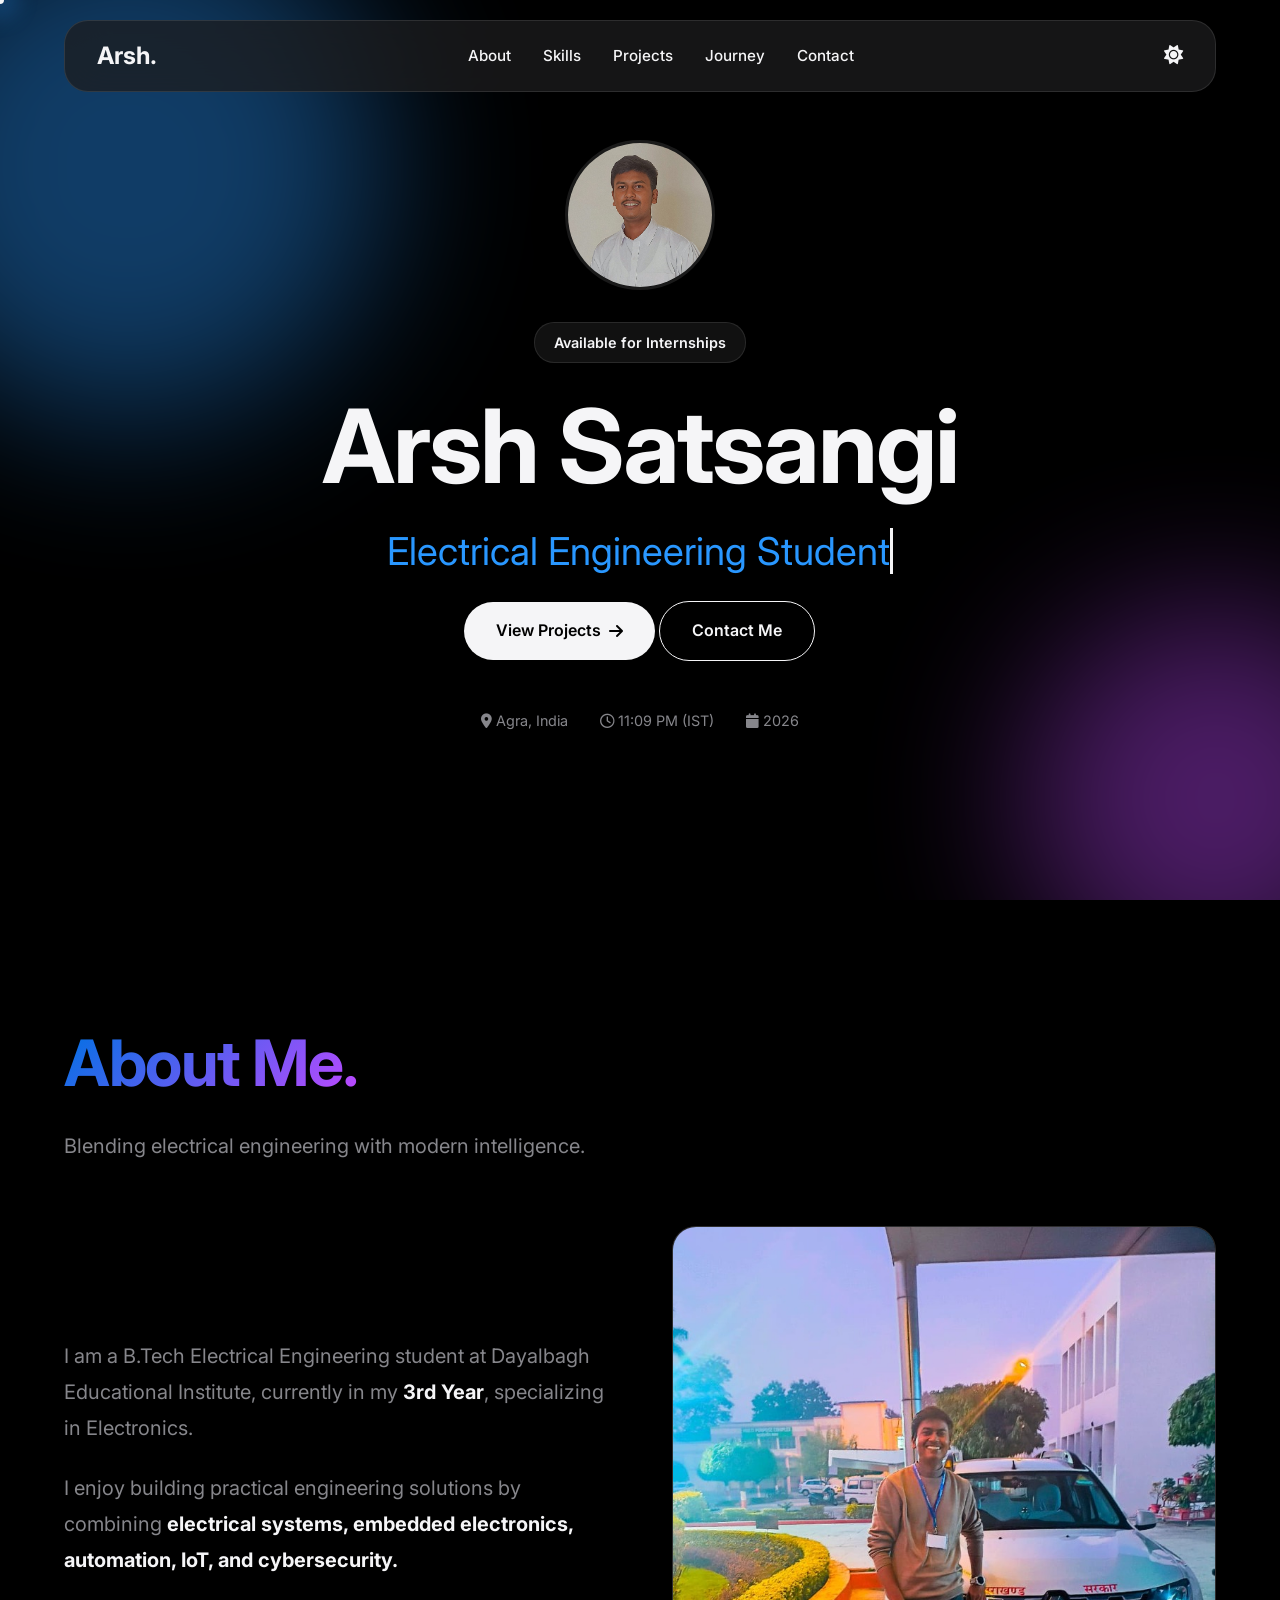
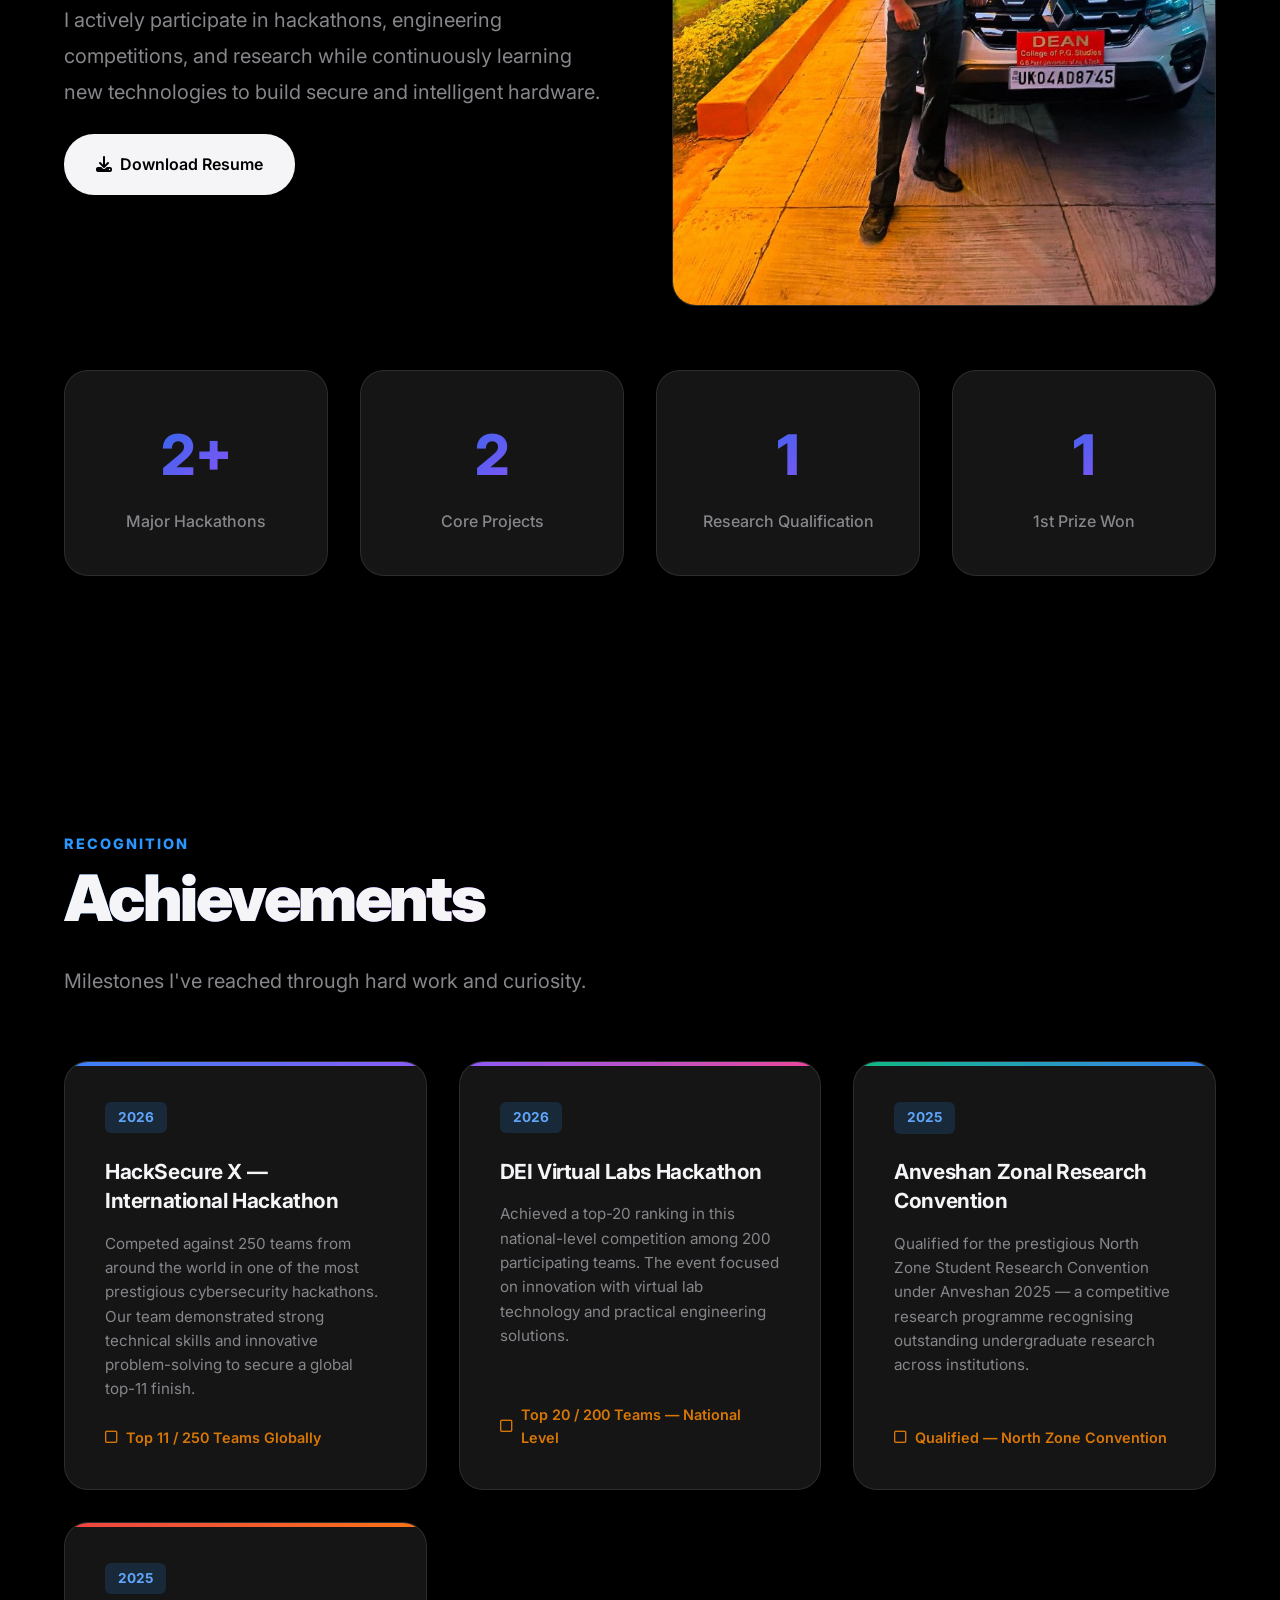
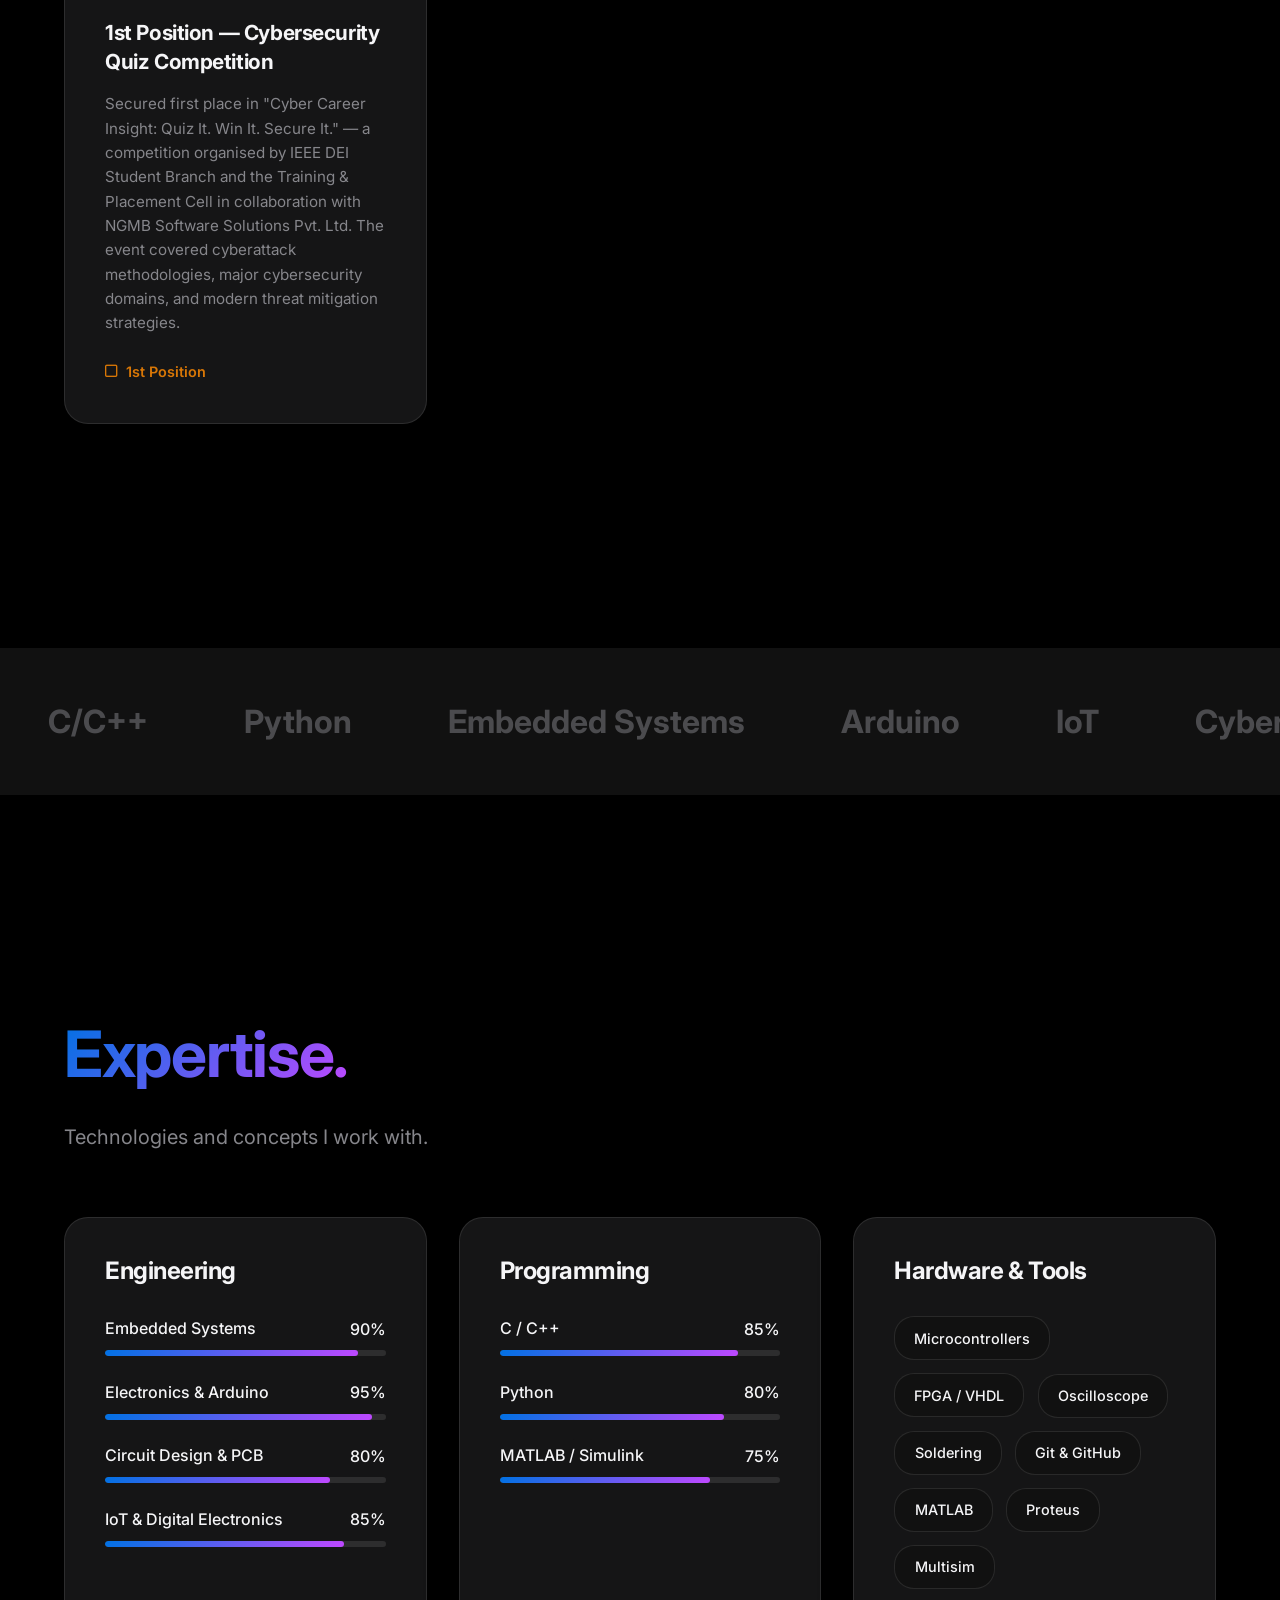
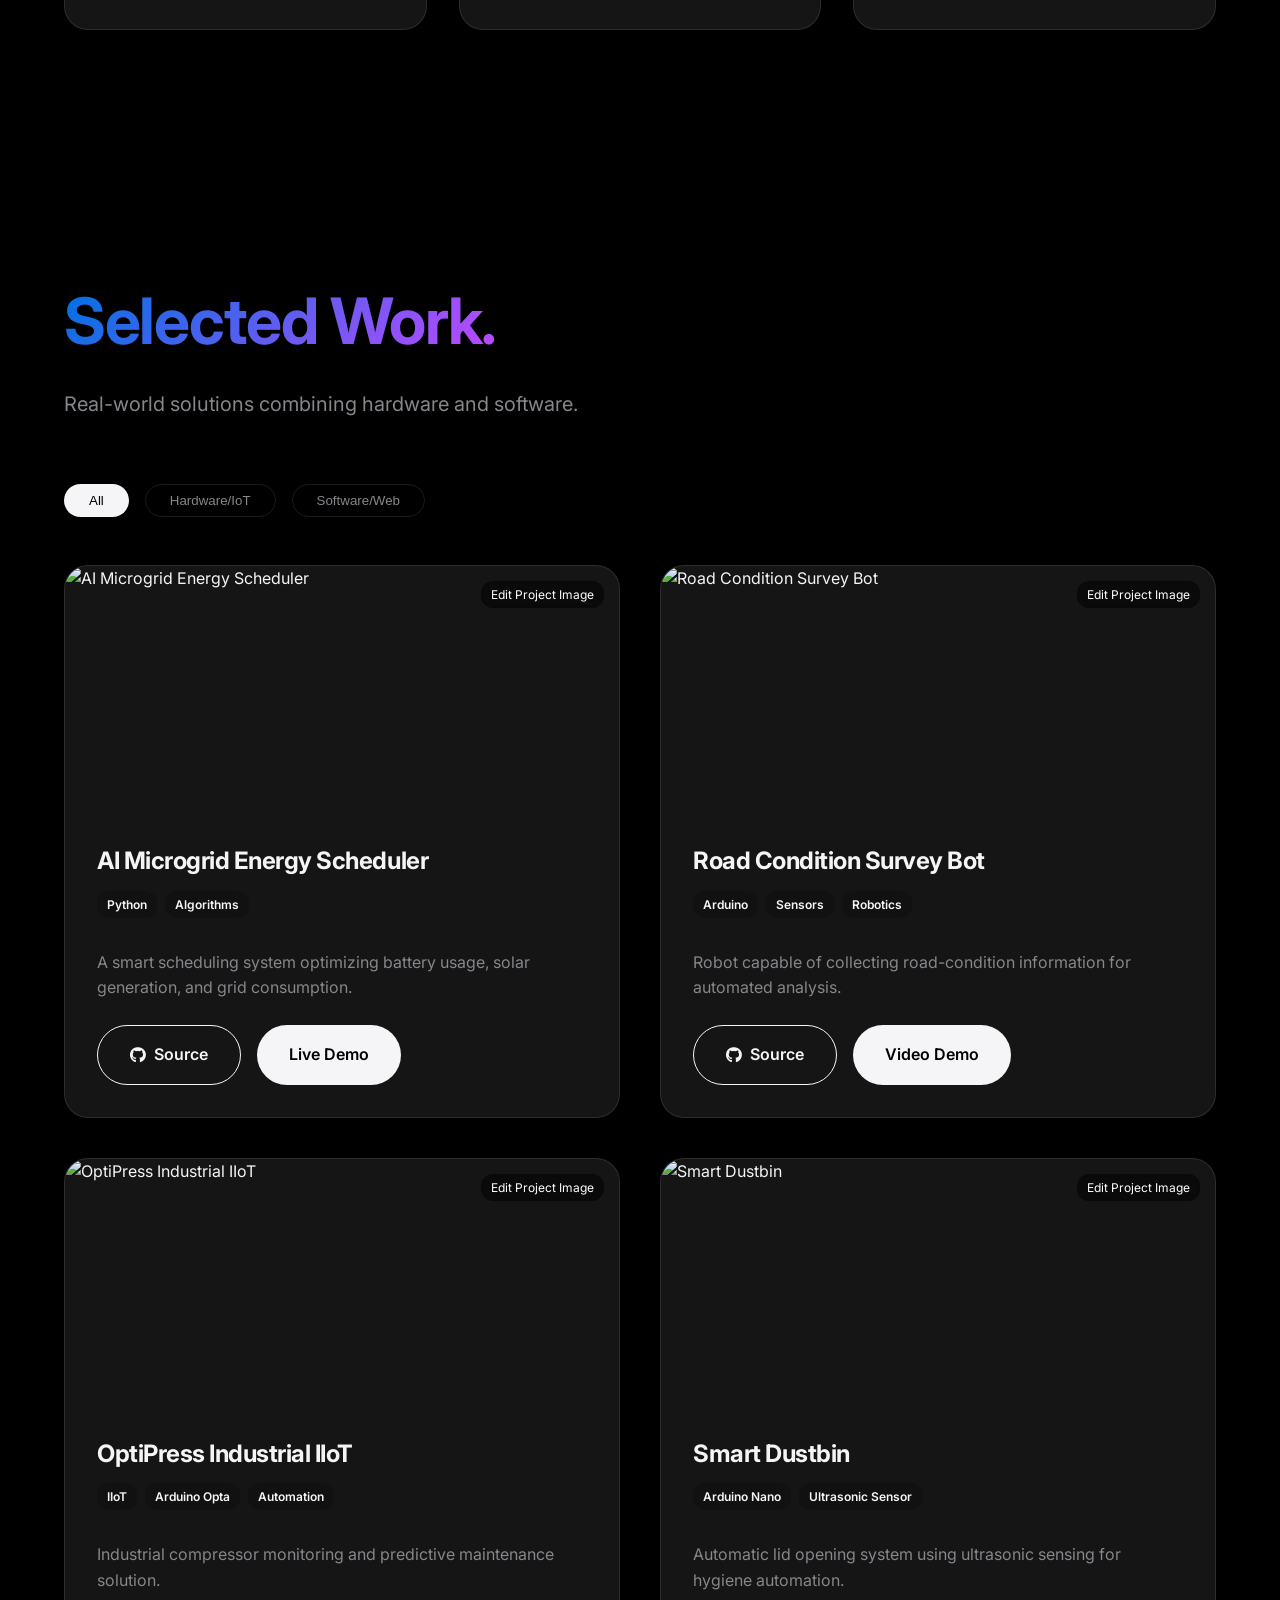
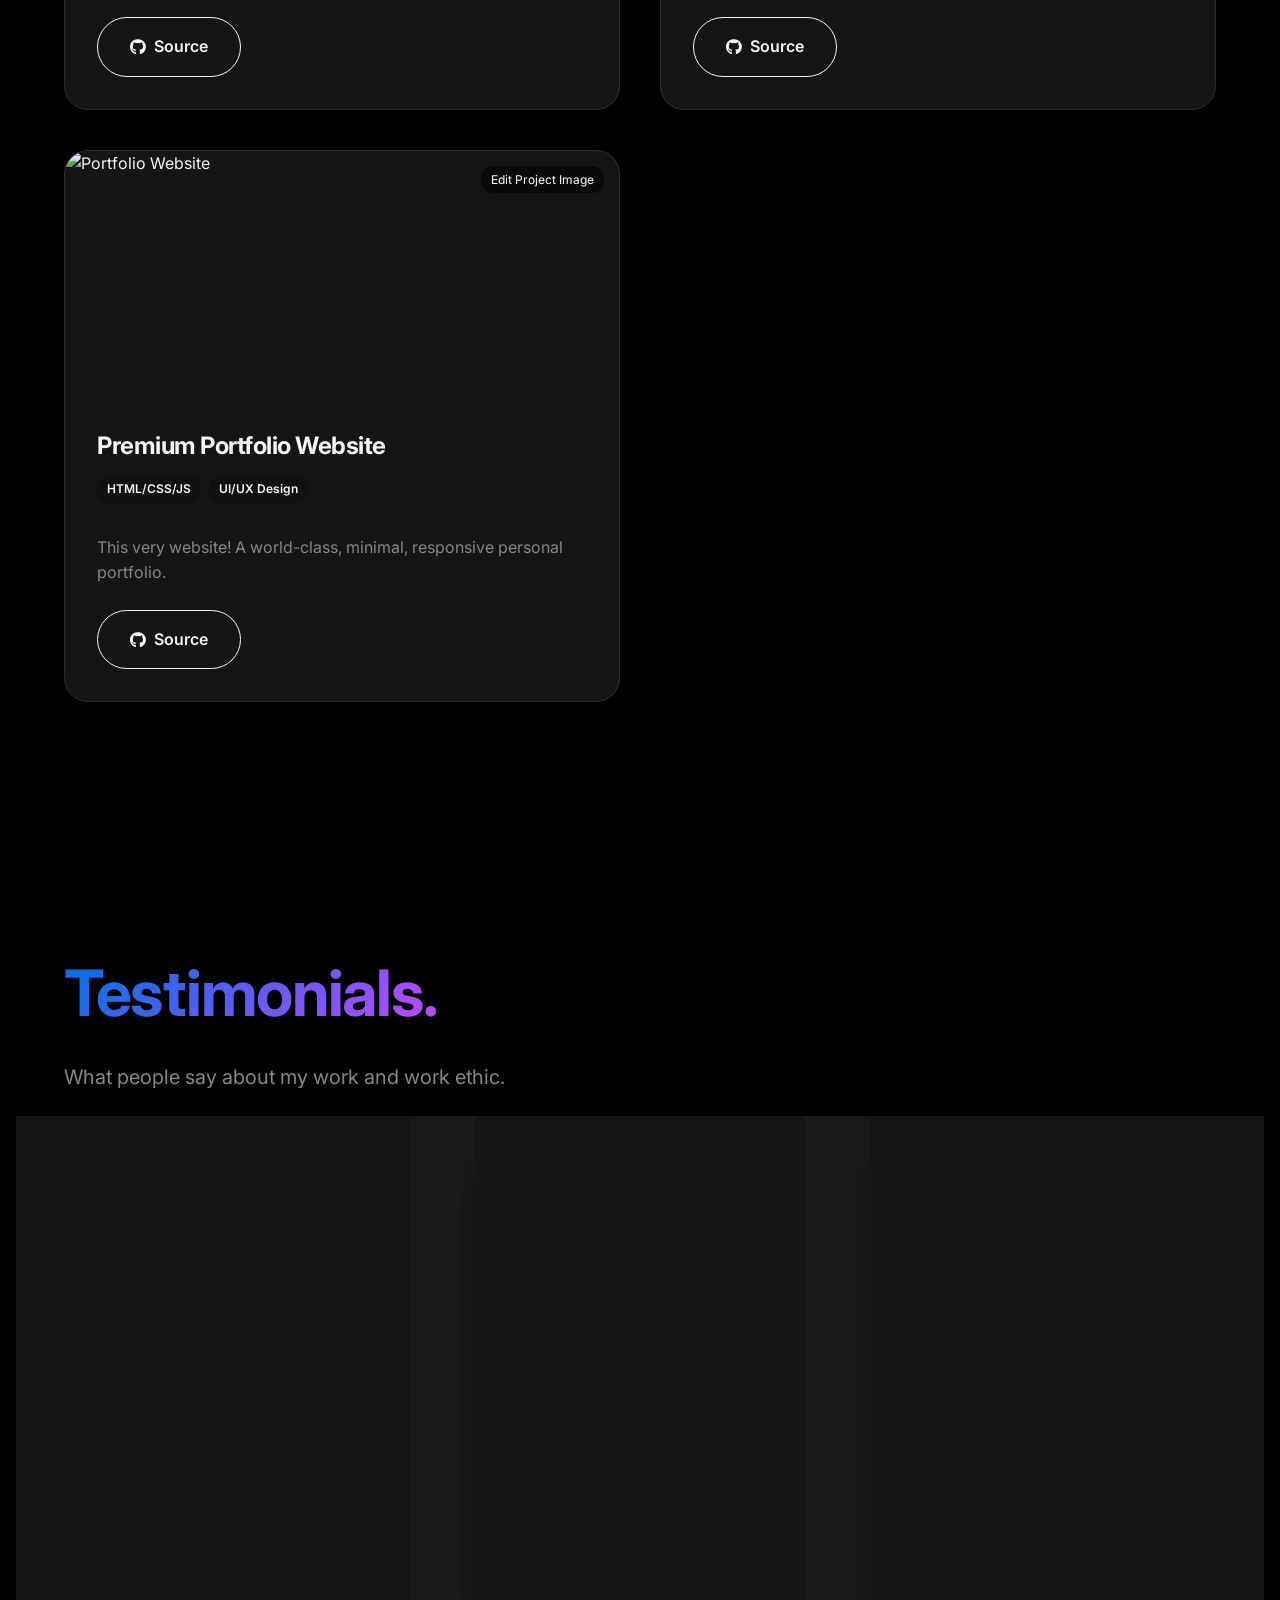
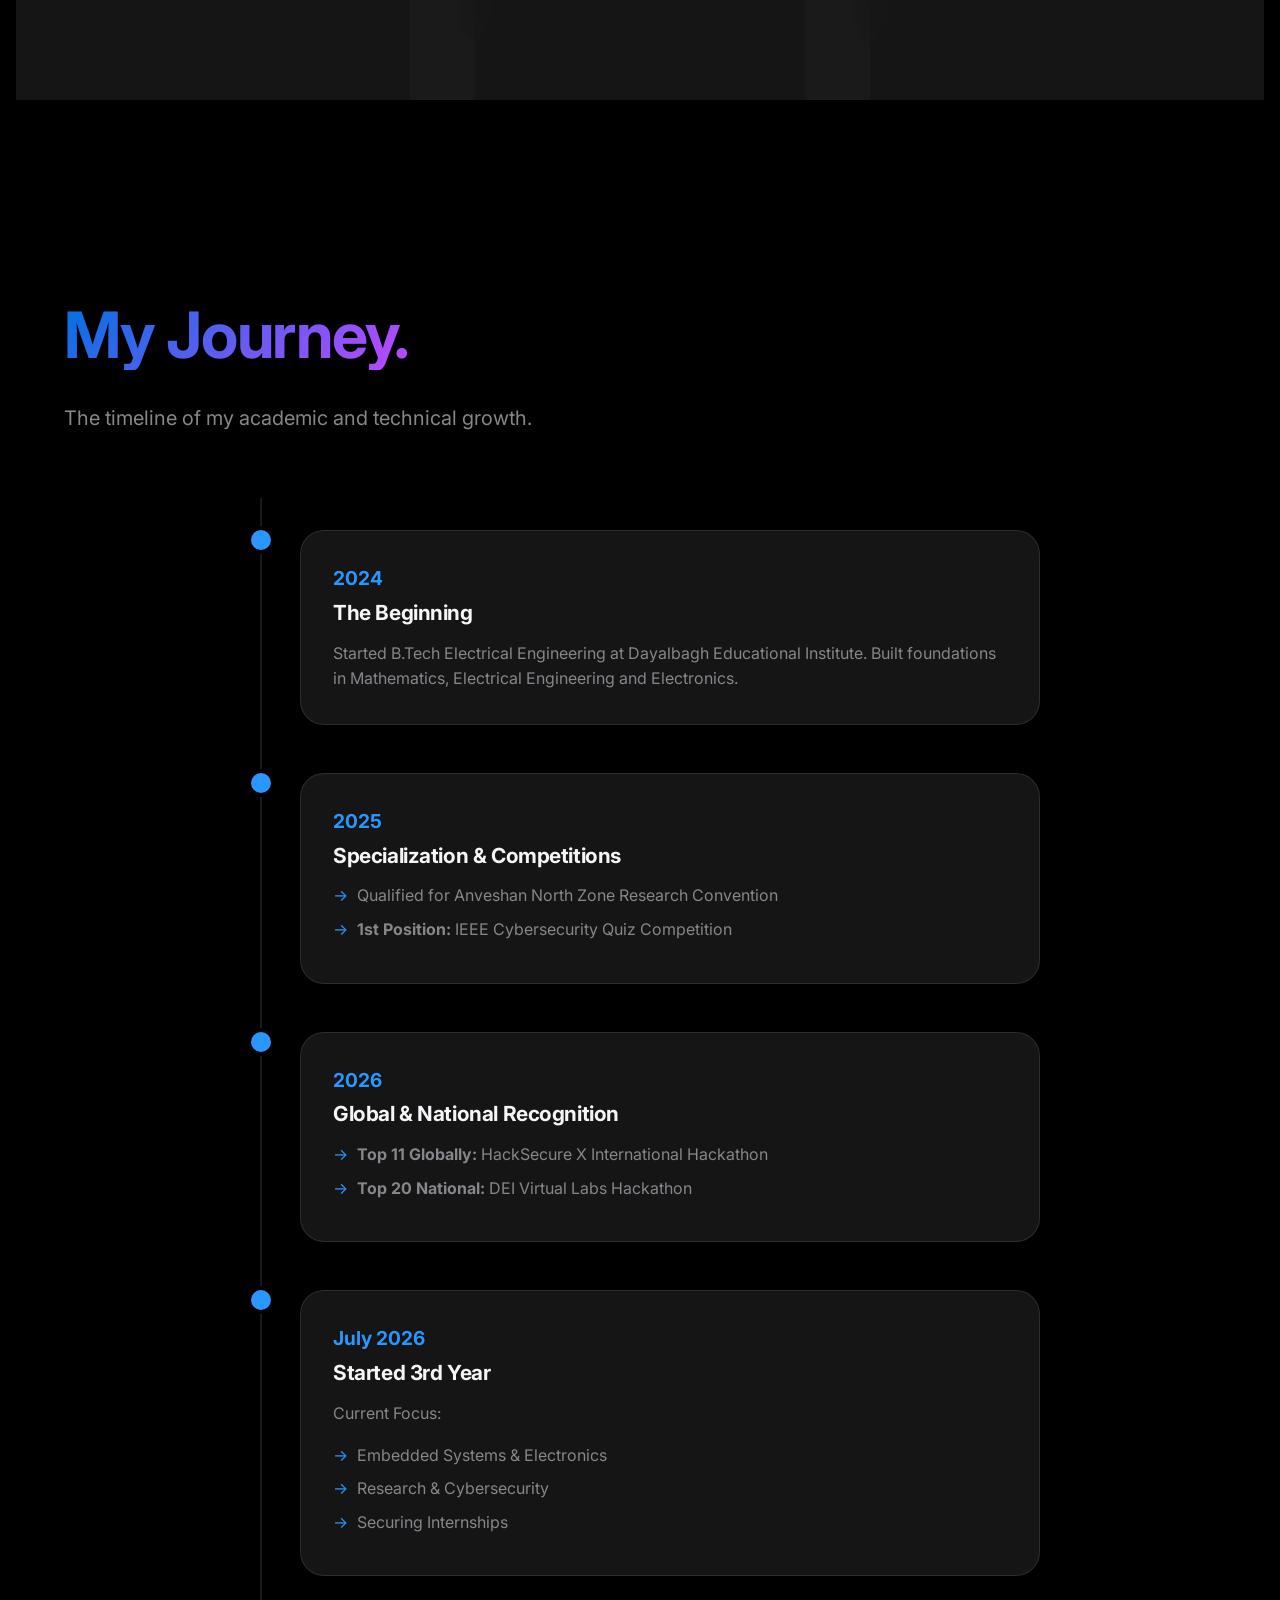
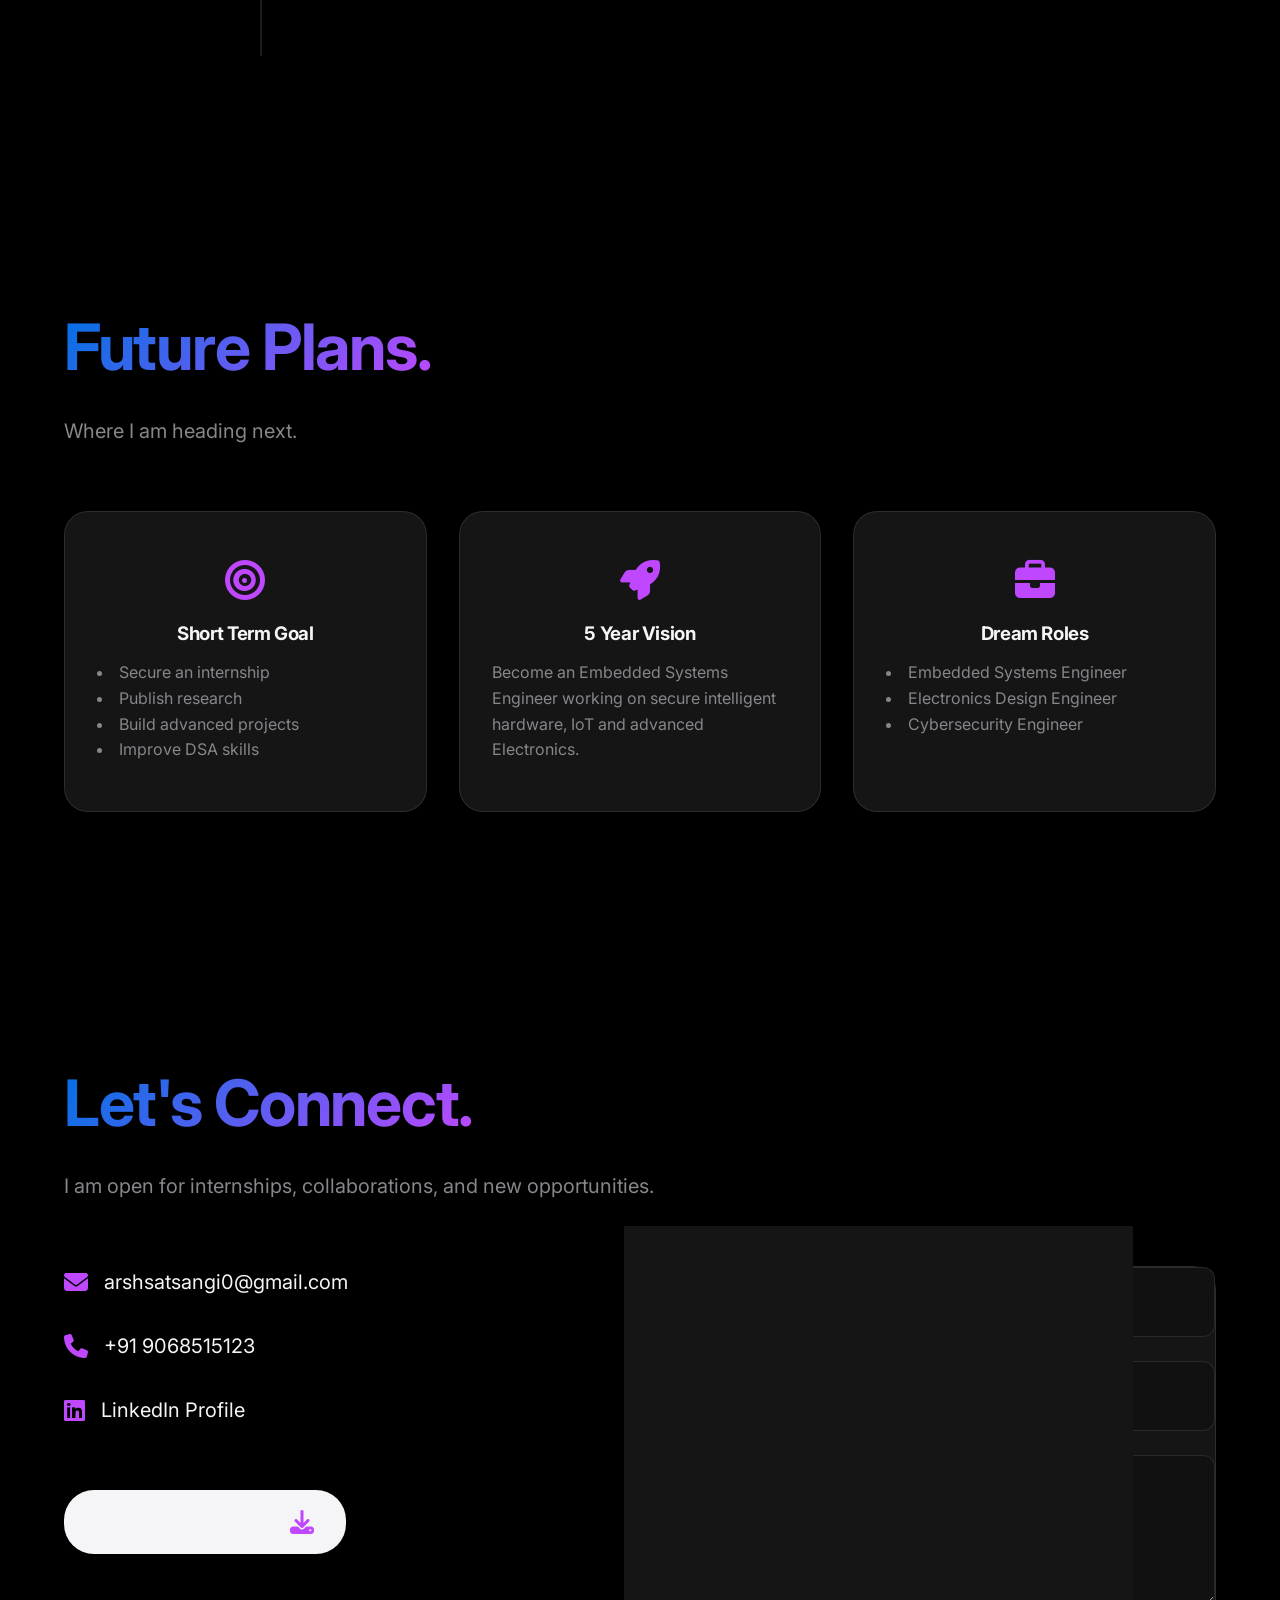
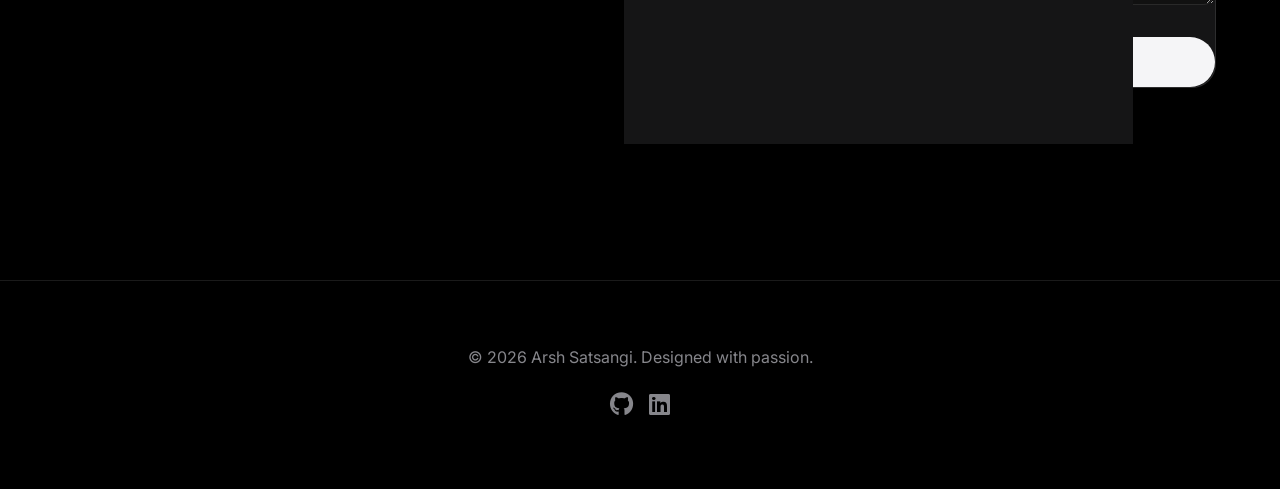
==== commit 6522d439: "Update index.html" ====
--- a/index.html
+++ b/index.html
@@ -1596,16 +1596,18 @@
             </div>
 
             <div class="contact-form glass-panel reveal">
-                <!-- EDIT HERE: Form action URL (e.g., Formspree) -->
-                <form action="#" method="POST">
+                <!-- Contact Form connected to FormSubmit -->
+                <form action="https://formsubmit.co/arshsatsangi0@gmail.com" method="POST" id="contact-form">
+                    <!-- Disable FormSubmit Captcha for seamless AJAX UX -->
+                    <input type="hidden" name="_captcha" value="false">
                     <div class="form-group" style="margin-bottom: 1.5rem;">
-                        <input type="text" class="form-control" placeholder="Your Name" required>
+                        <input type="text" name="name" class="form-control" placeholder="Your Name" required>
                     </div>
                     <div class="form-group" style="margin-bottom: 1.5rem;">
-                        <input type="email" class="form-control" placeholder="Your Email" required>
+                        <input type="email" name="email" class="form-control" placeholder="Your Email" required>
                     </div>
                     <div class="form-group" style="margin-bottom: 1.5rem;">
-                        <textarea class="form-control" placeholder="Your Message" required></textarea>
+                        <textarea name="message" class="form-control" placeholder="Your Message" required></textarea>
                     </div>
                     <button type="submit" class="btn btn-primary magnetic" style="width: 100%;">Send Message</button>
                 </form>
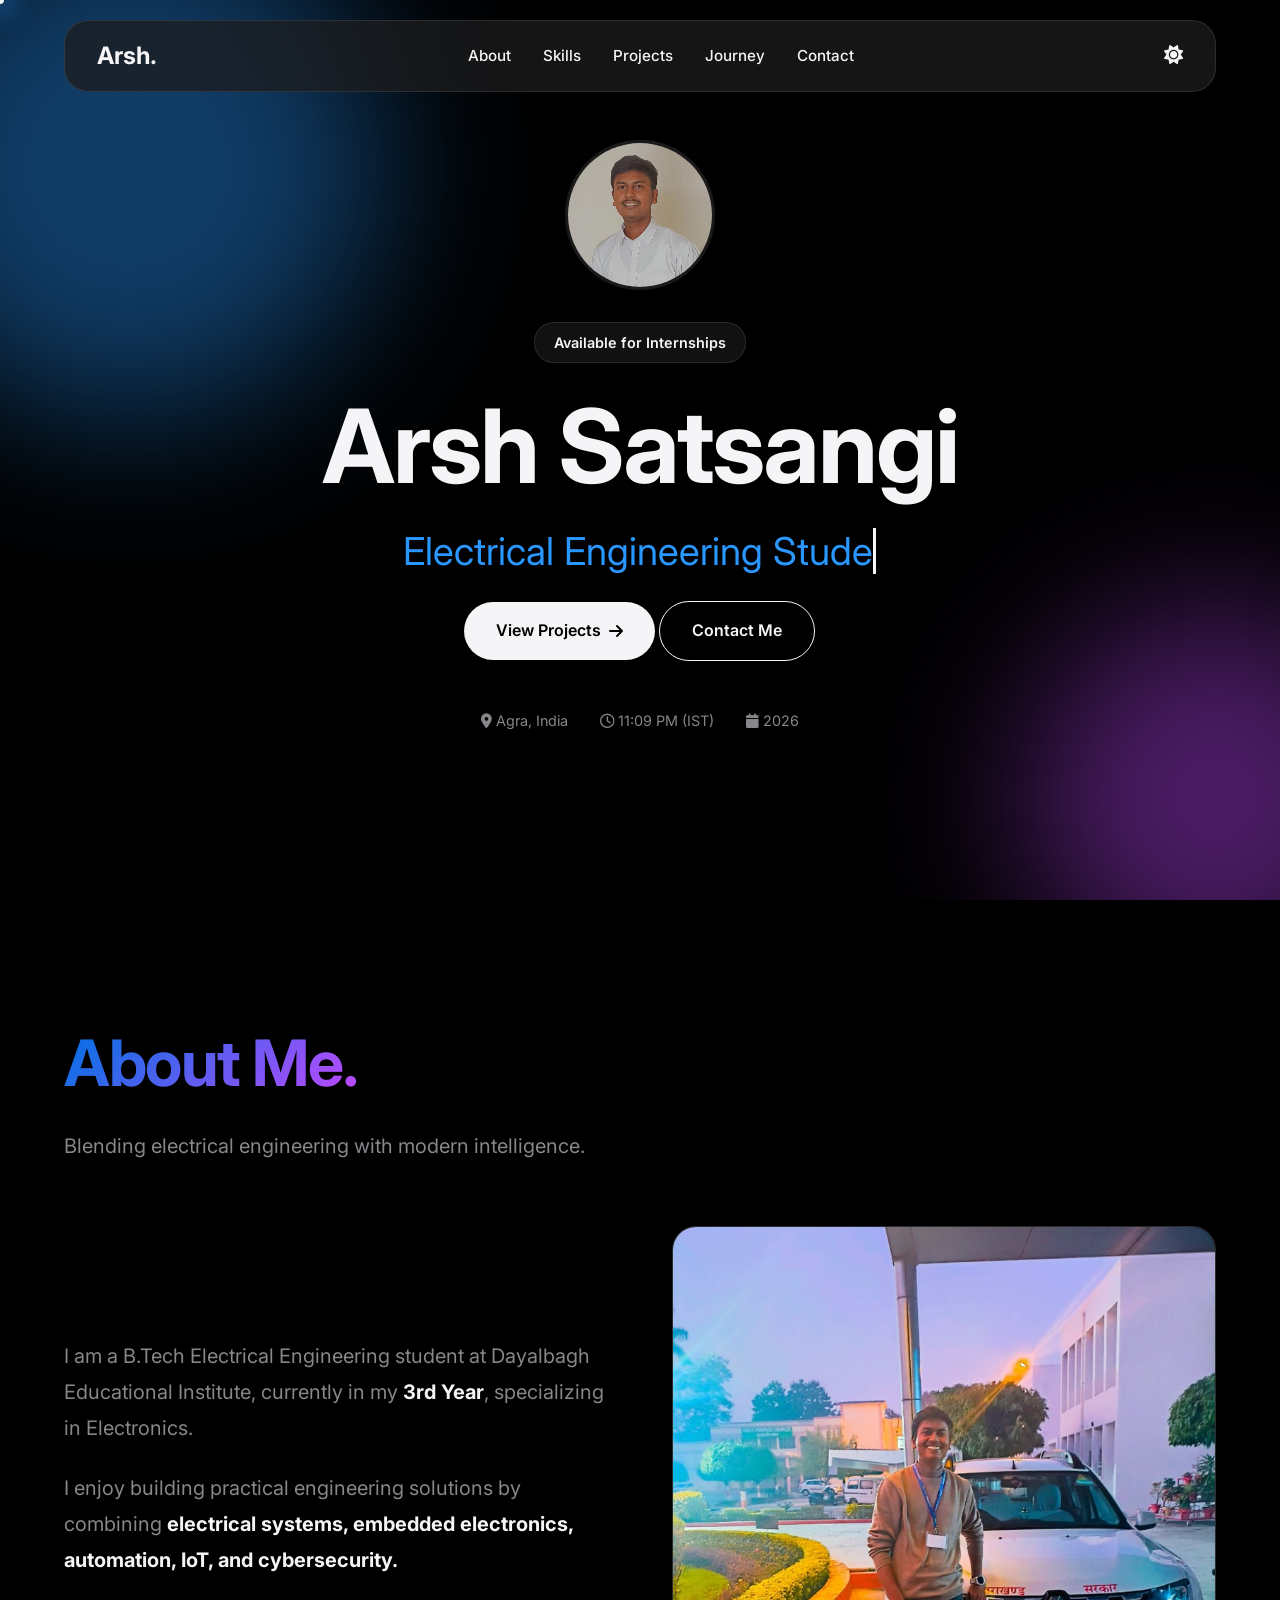
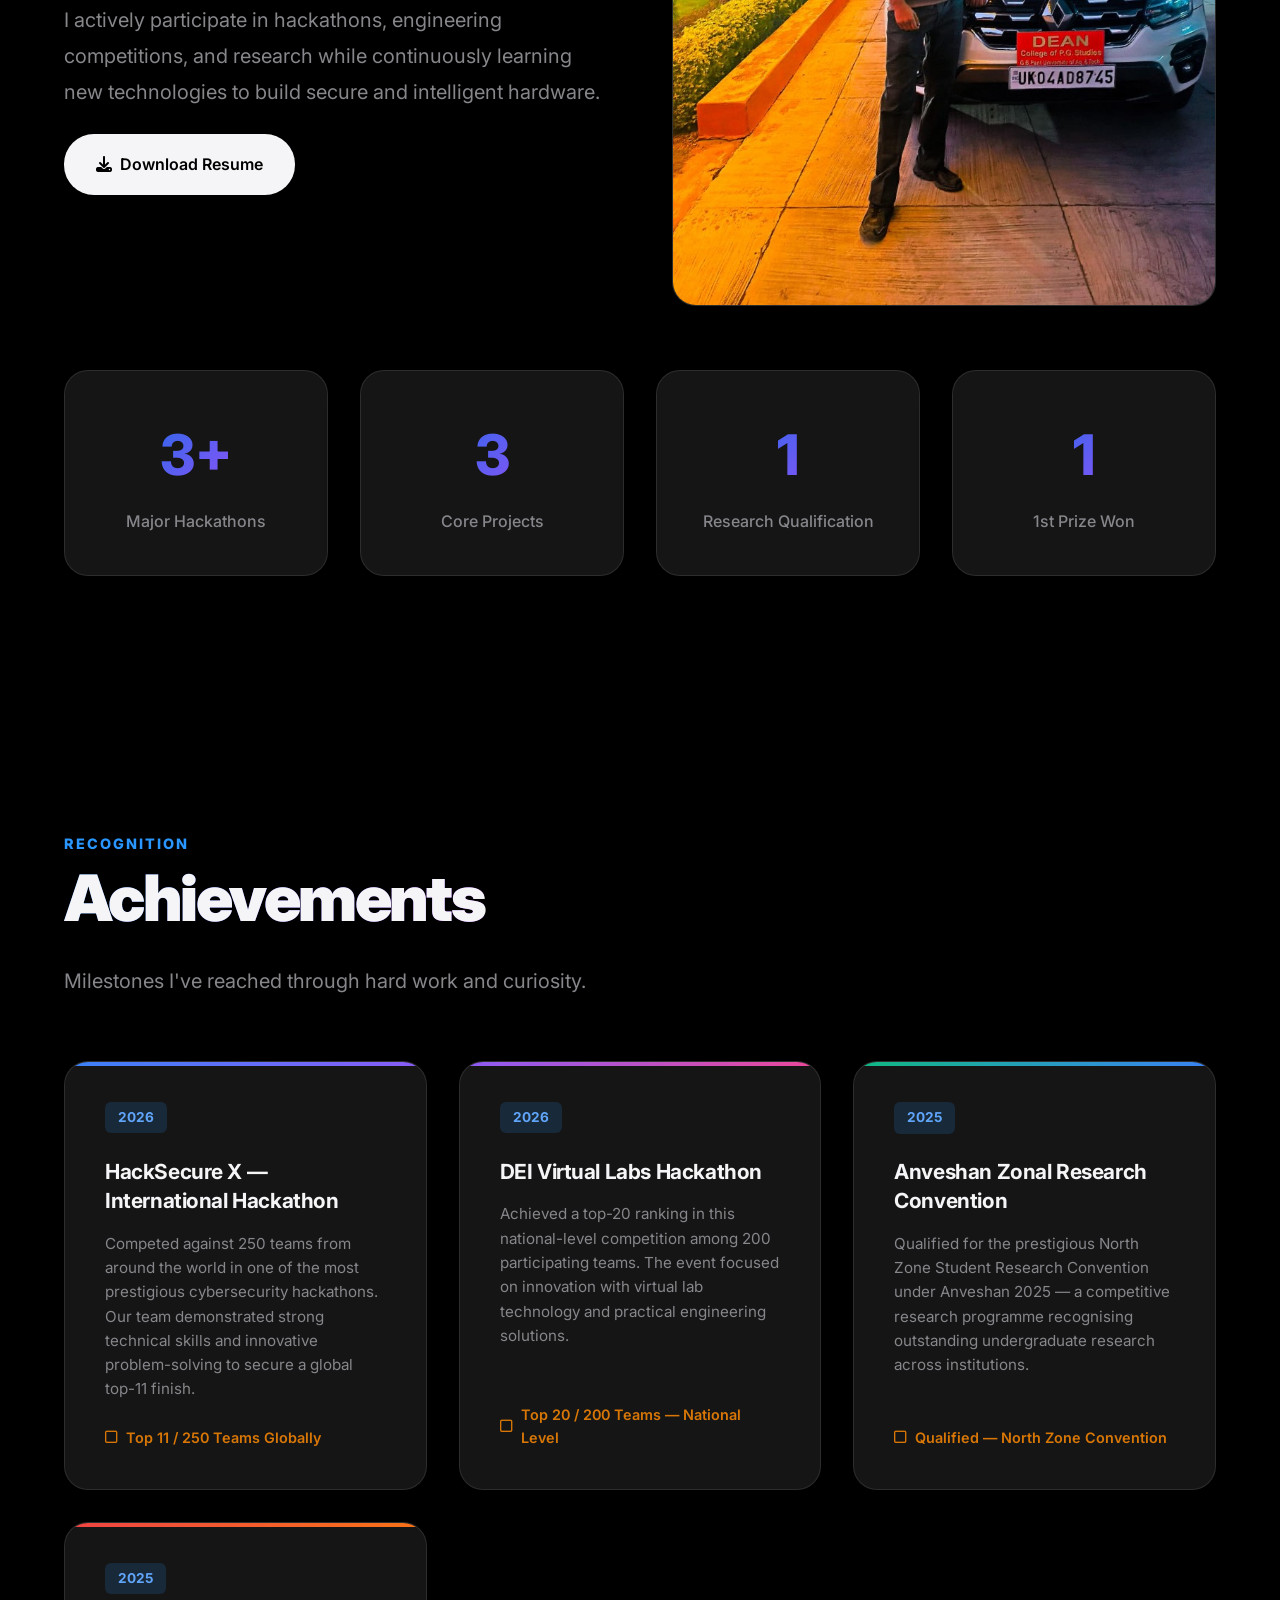
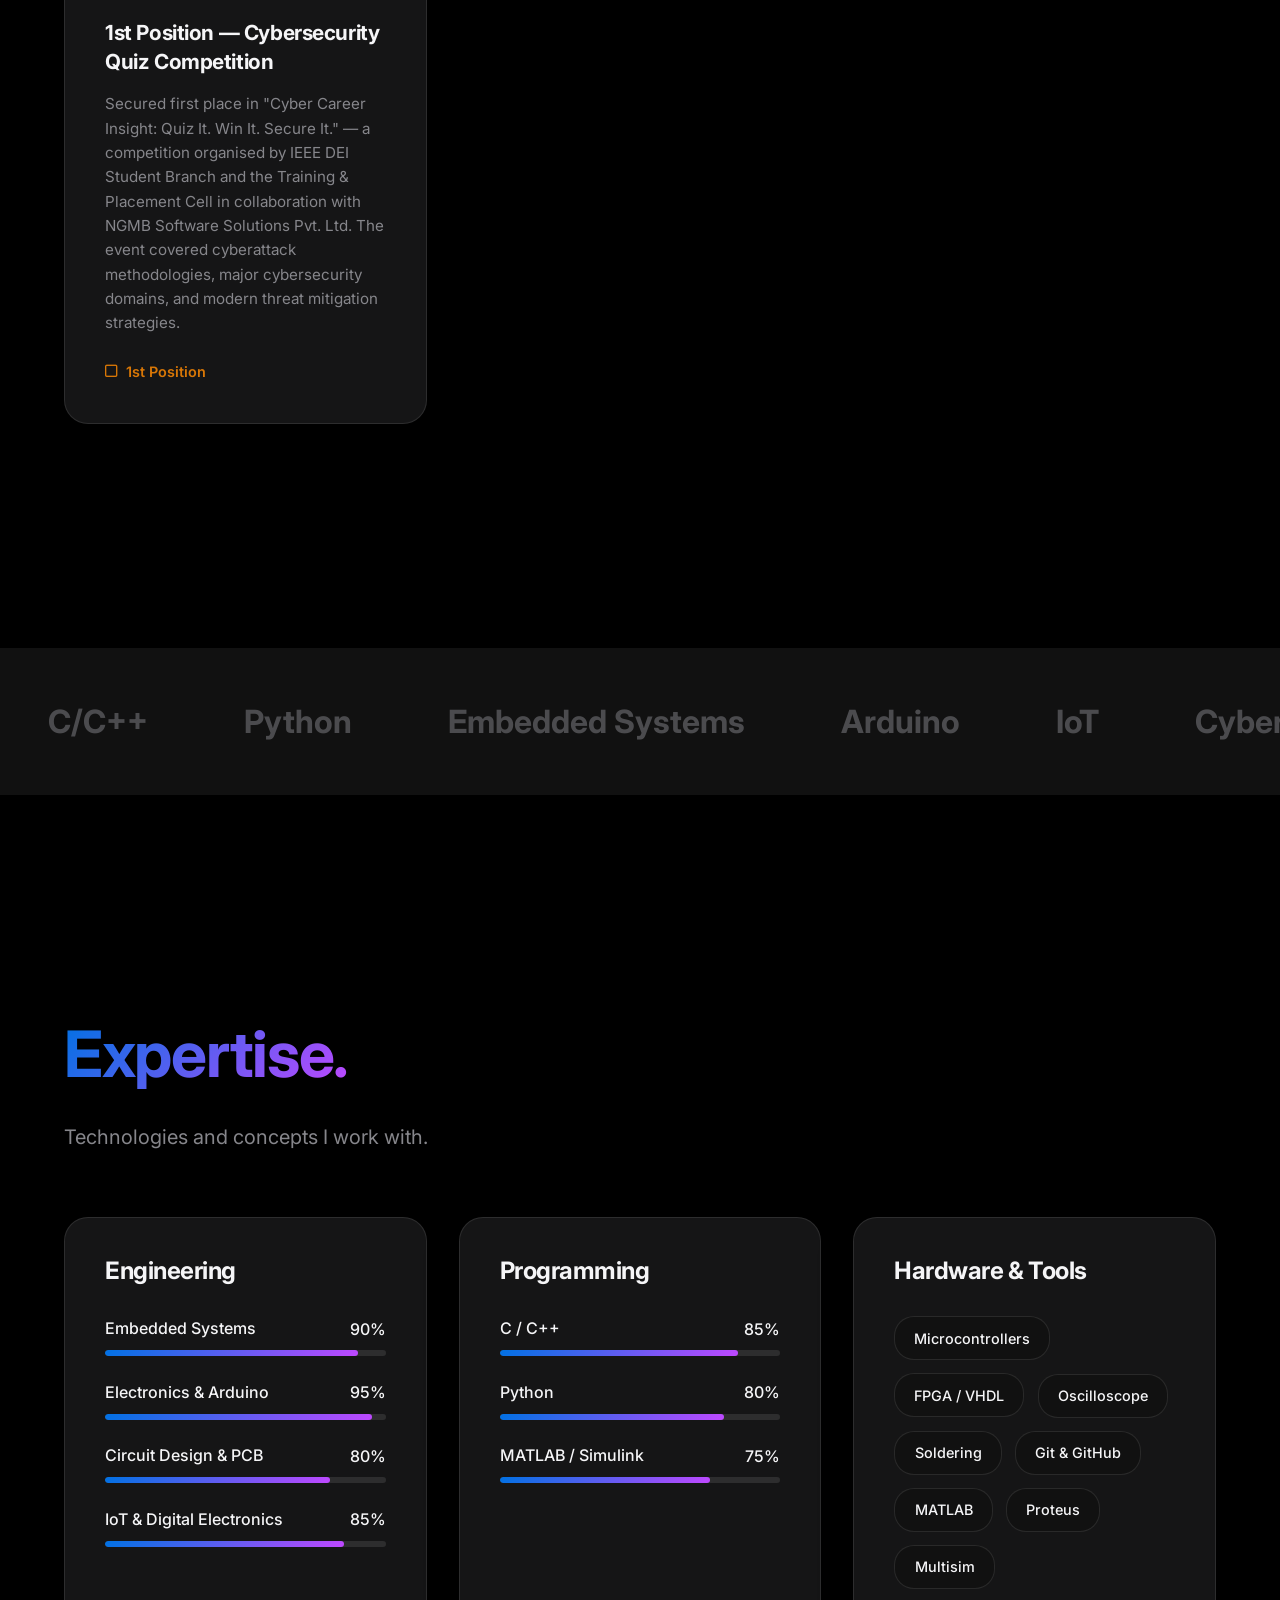
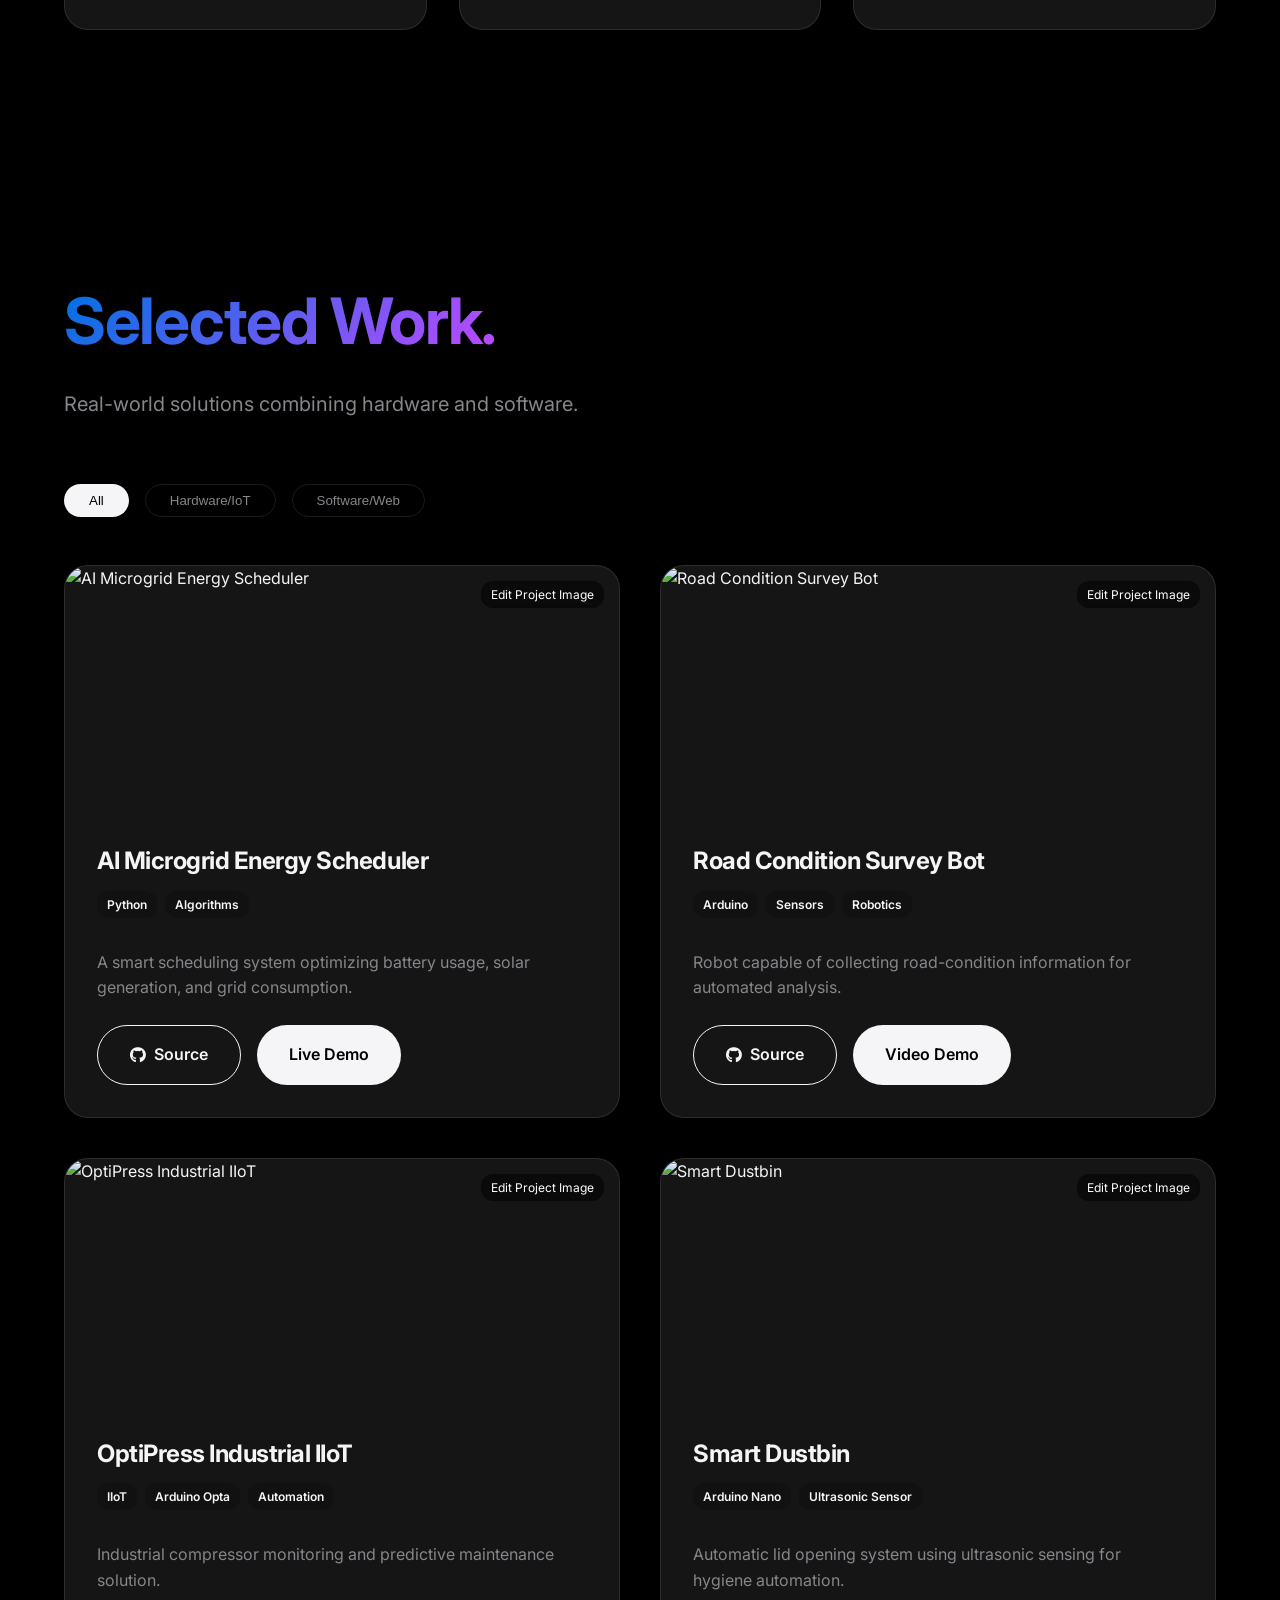
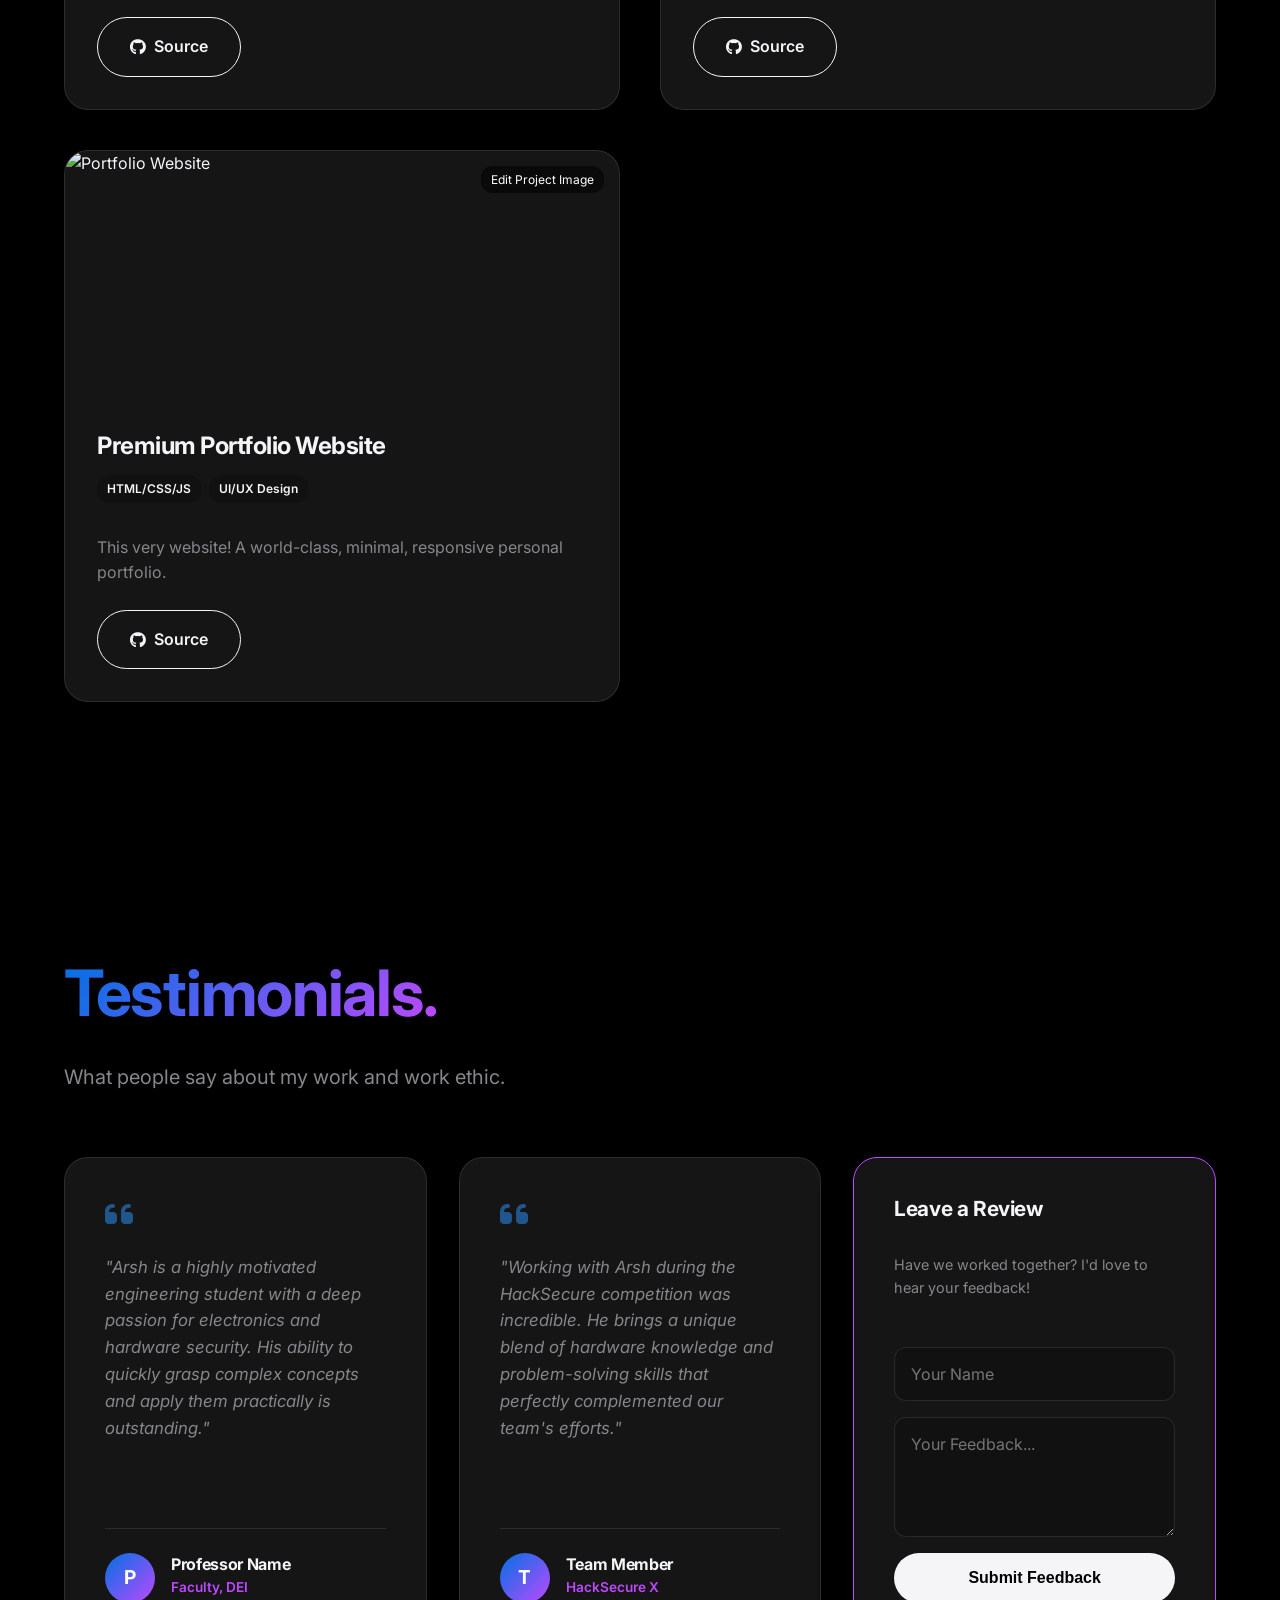
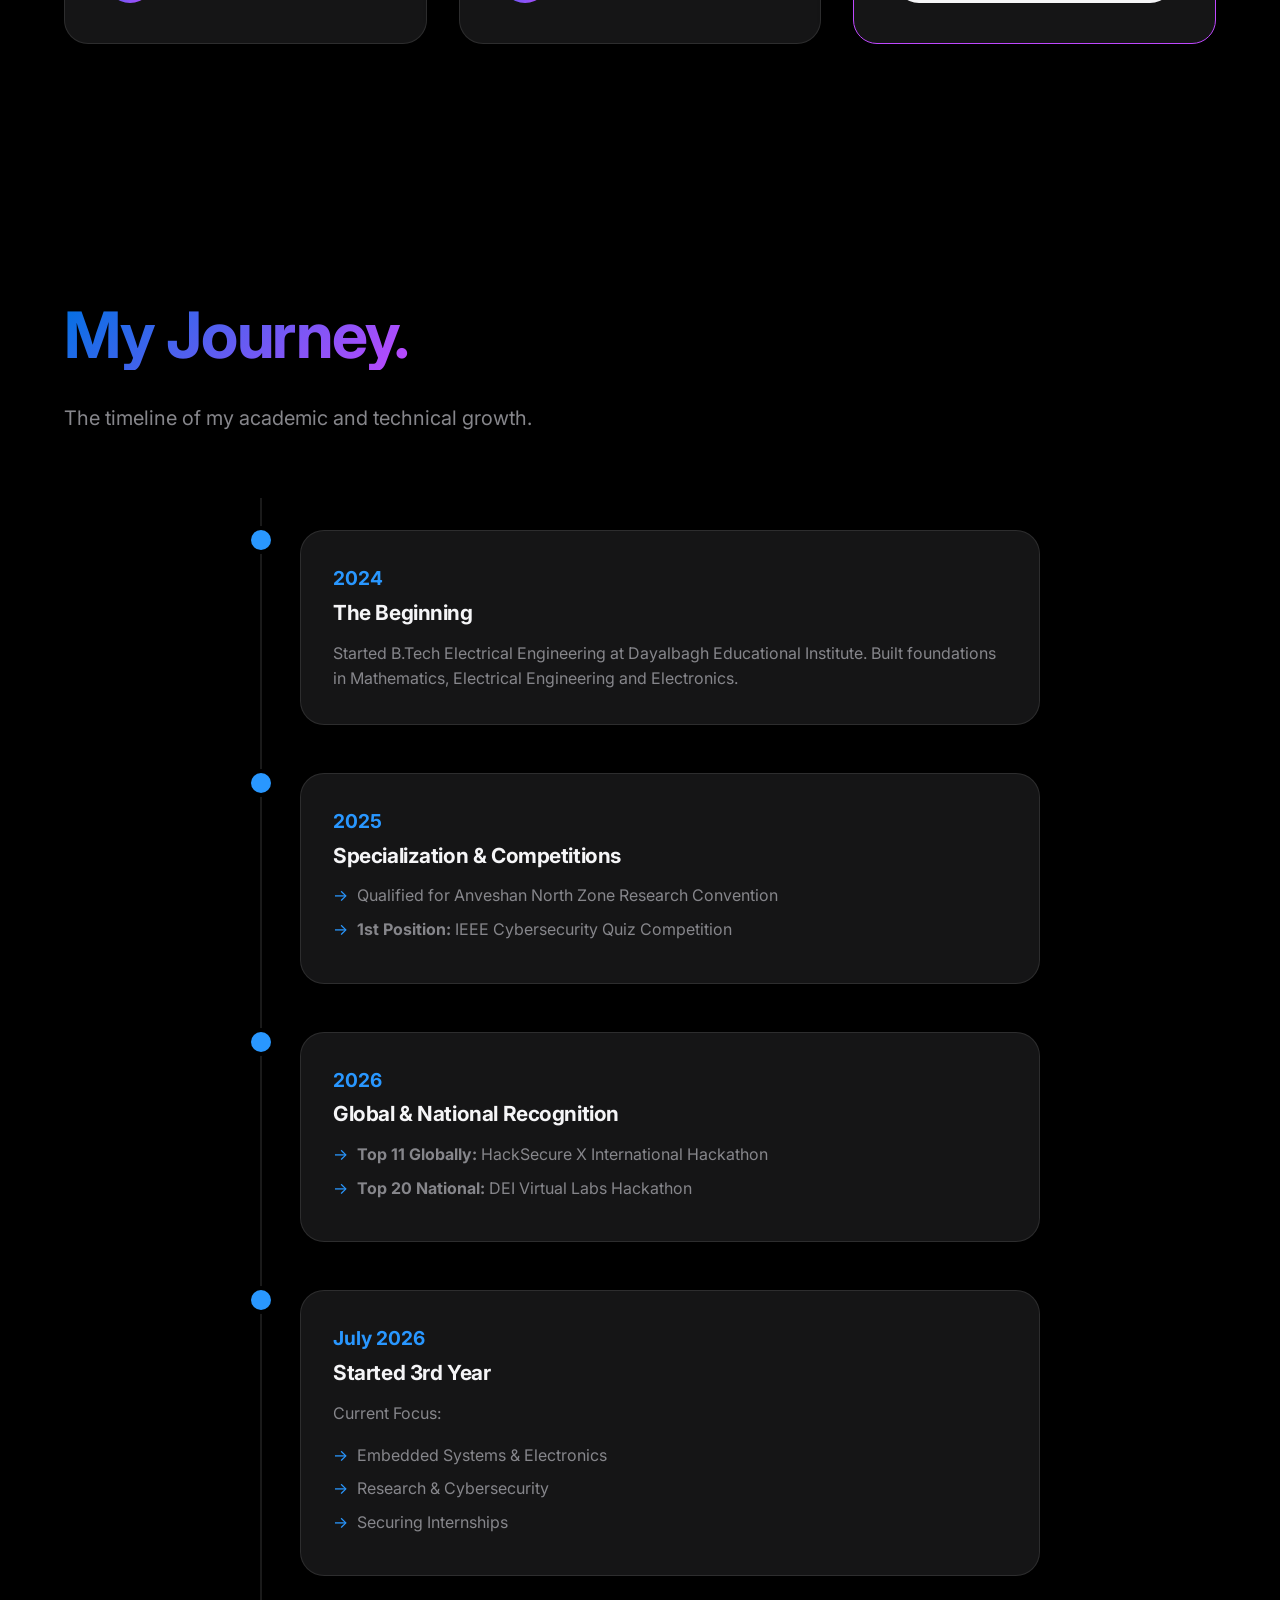
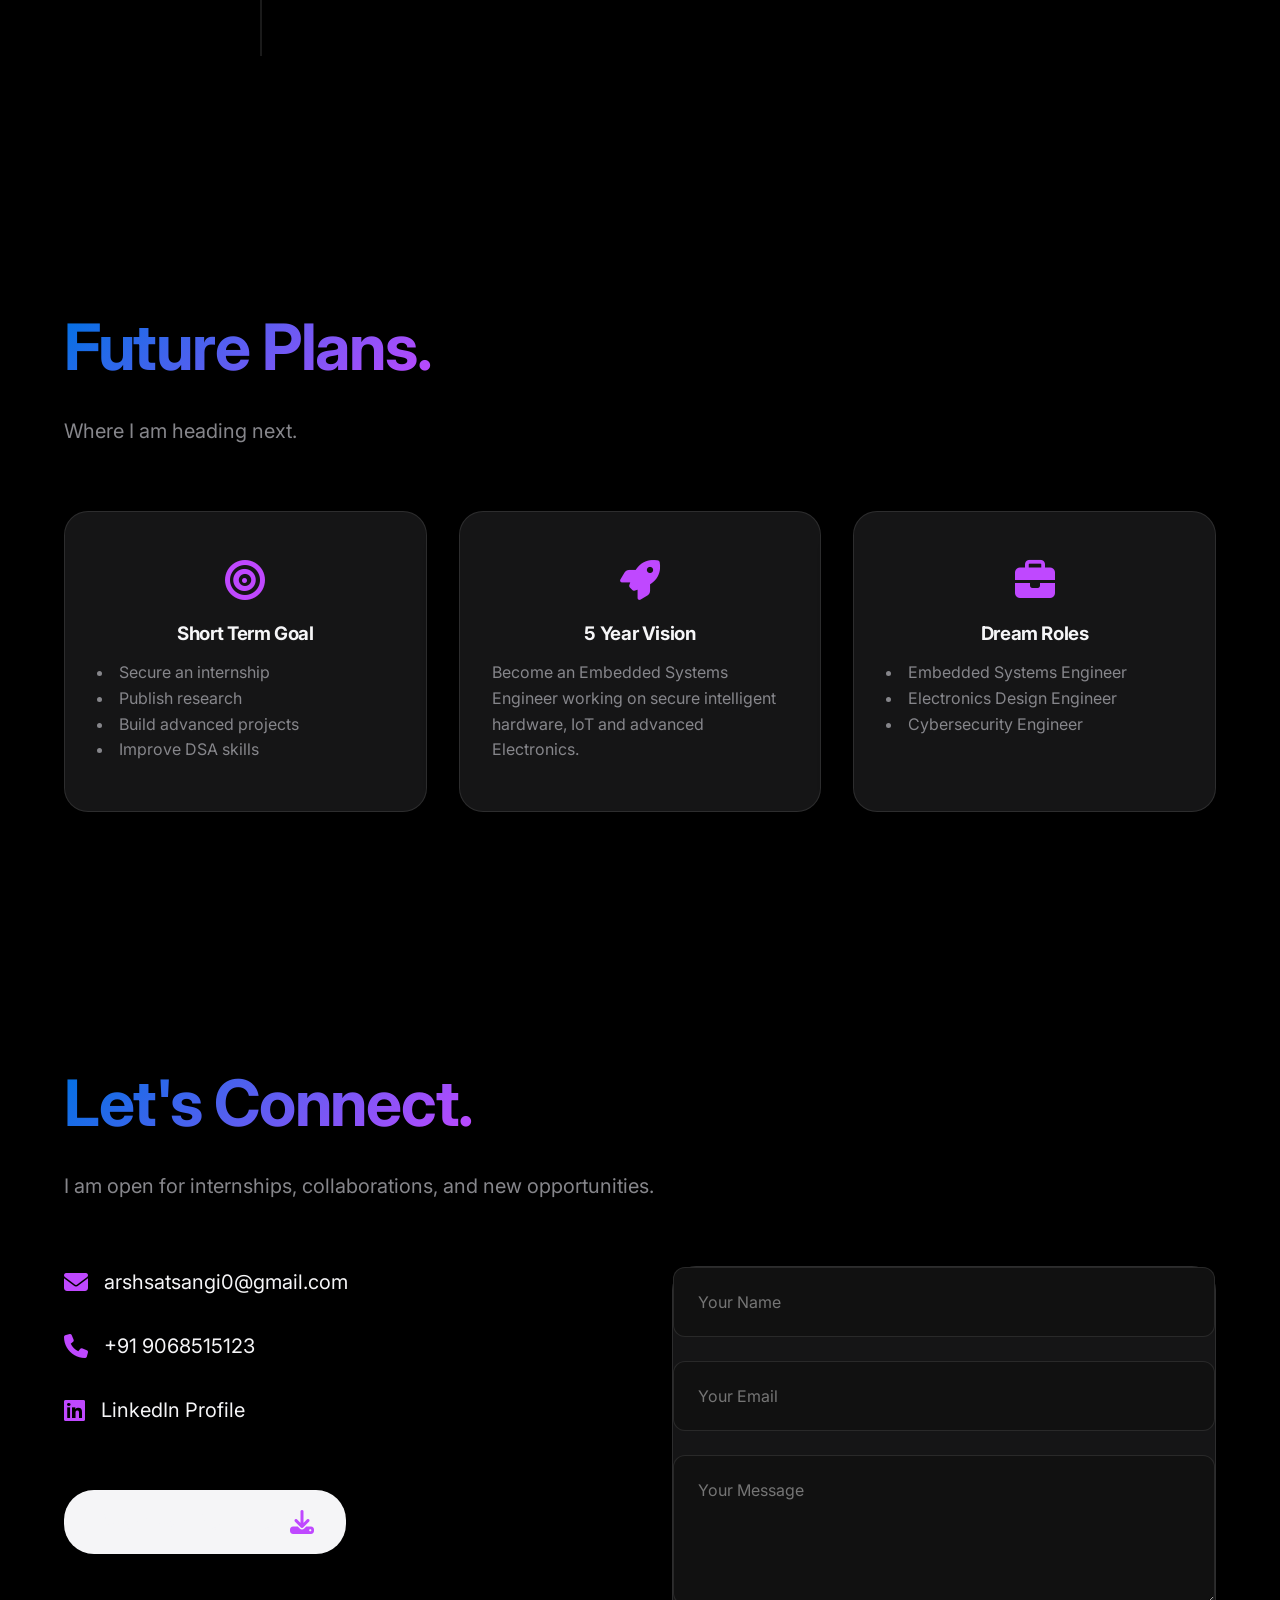
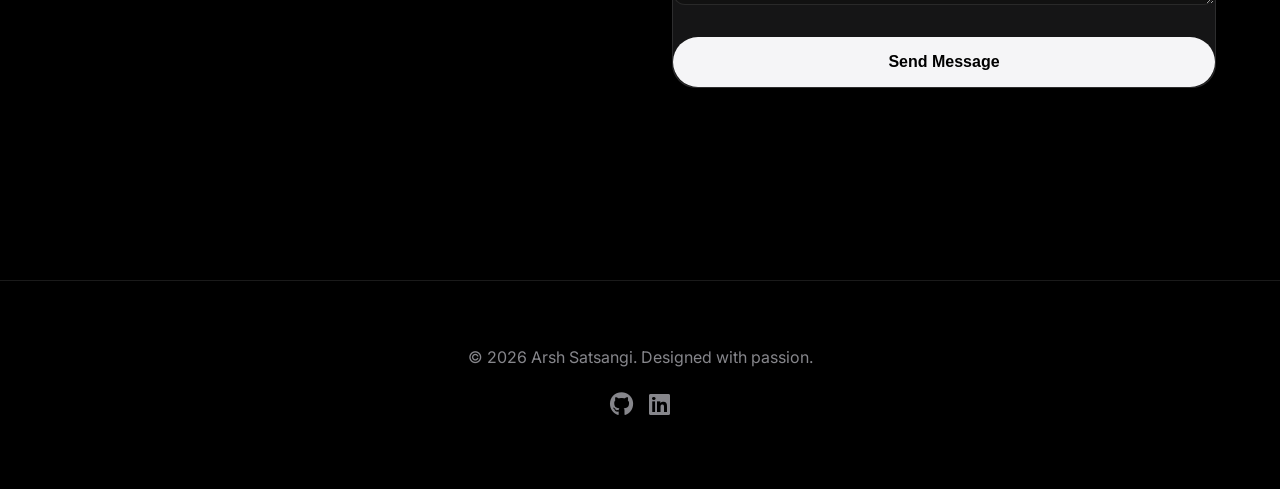
==== commit facbc5ce: "Update index.html" ====
--- a/index.html
+++ b/index.html
@@ -1846,6 +1846,67 @@
                 });
             });
 
+            // 9.5 Form Submission Logic (AJAX & Local Feedback)
+            document.querySelectorAll('form').forEach(form => {
+                form.addEventListener('submit', (e) => {
+                    e.preventDefault();
+                    const btn = form.querySelector('button[type="submit"]');
+                    if (!btn) return;
+                    
+                    const originalText = btn.innerText;
+                    const originalBg = btn.style.backgroundColor;
+                    
+                    btn.innerHTML = '<i class="fa-solid fa-circle-notch fa-spin"></i> Sending...';
+                    btn.style.opacity = '0.8';
+                    btn.style.pointerEvents = 'none';
+
+                    if (form.id === 'contact-form') {
+                        fetch(form.action, {
+                            method: 'POST',
+                            body: new FormData(form),
+                            headers: { 'Accept': 'application/json' }
+                        }).then(response => {
+                            if (response.ok) {
+                                btn.innerHTML = '<i class="fa-solid fa-check"></i> Sent Successfully!';
+                                btn.style.backgroundColor = '#10B981';
+                                btn.style.color = '#fff';
+                                btn.style.opacity = '1';
+                                form.reset();
+                                setTimeout(() => {
+                                    btn.innerText = originalText;
+                                    btn.style.backgroundColor = originalBg; 
+                                    btn.style.pointerEvents = 'auto';
+                                }, 3000);
+                            } else throw new Error('Failed to send');
+                        }).catch(error => {
+                            btn.innerHTML = '<i class="fa-solid fa-xmark"></i> Error sending';
+                            btn.style.backgroundColor = '#EF4444';
+                            btn.style.color = '#fff';
+                            btn.style.opacity = '1';
+                            setTimeout(() => {
+                                btn.innerText = originalText;
+                                btn.style.backgroundColor = originalBg; 
+                                btn.style.pointerEvents = 'auto';
+                            }, 3000);
+                        });
+                    } else {
+                        // Simulated success for other forms (like feedback)
+                        setTimeout(() => {
+                            btn.innerHTML = '<i class="fa-solid fa-check"></i> Sent Successfully!';
+                            btn.style.backgroundColor = '#10B981';
+                            btn.style.color = '#fff';
+                            btn.style.opacity = '1';
+                            form.reset();
+                            setTimeout(() => {
+                                btn.innerText = originalText;
+                                btn.style.backgroundColor = originalBg; 
+                                btn.style.pointerEvents = 'auto';
+                            }, 3000);
+                        }, 1000);
+                    }
+                });
+            });
+
             // 10. Generate GitHub style activity grid
             const activityGrid = document.getElementById('activity-grid');
             if(activityGrid) {
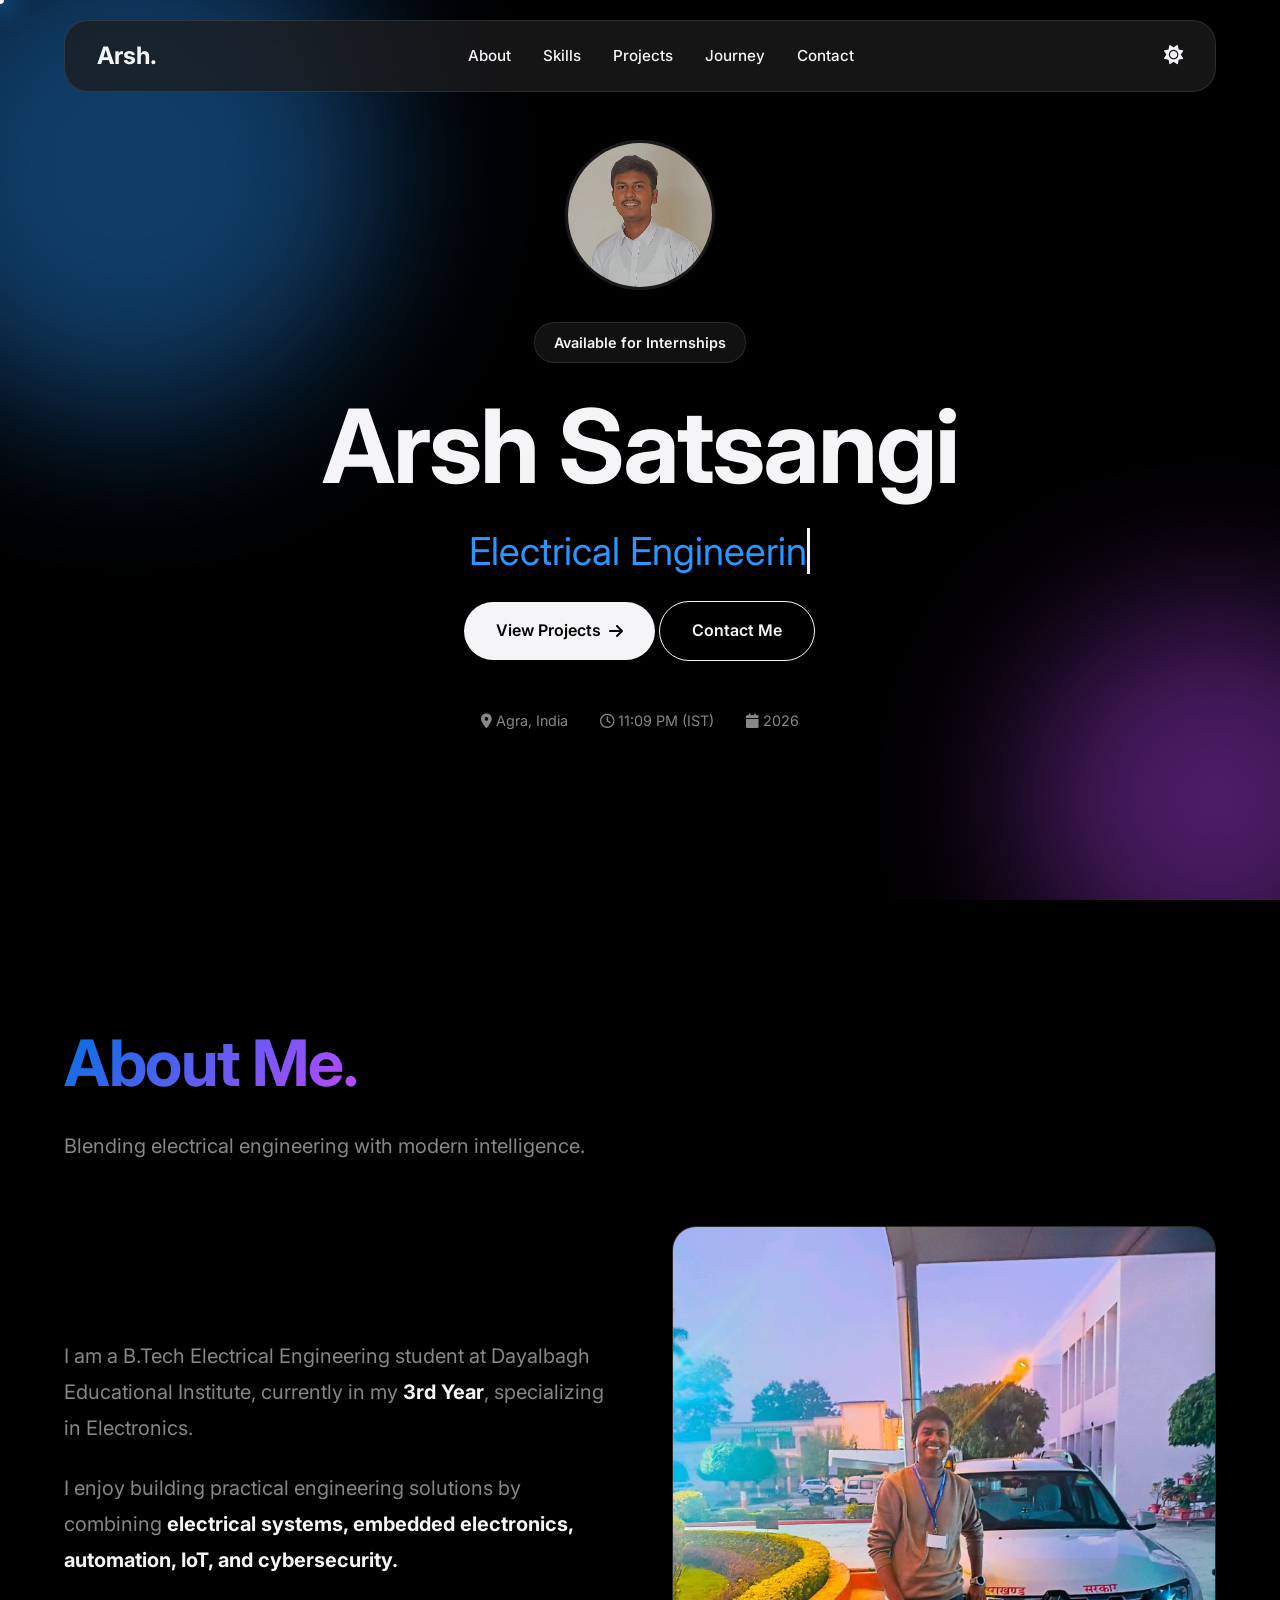
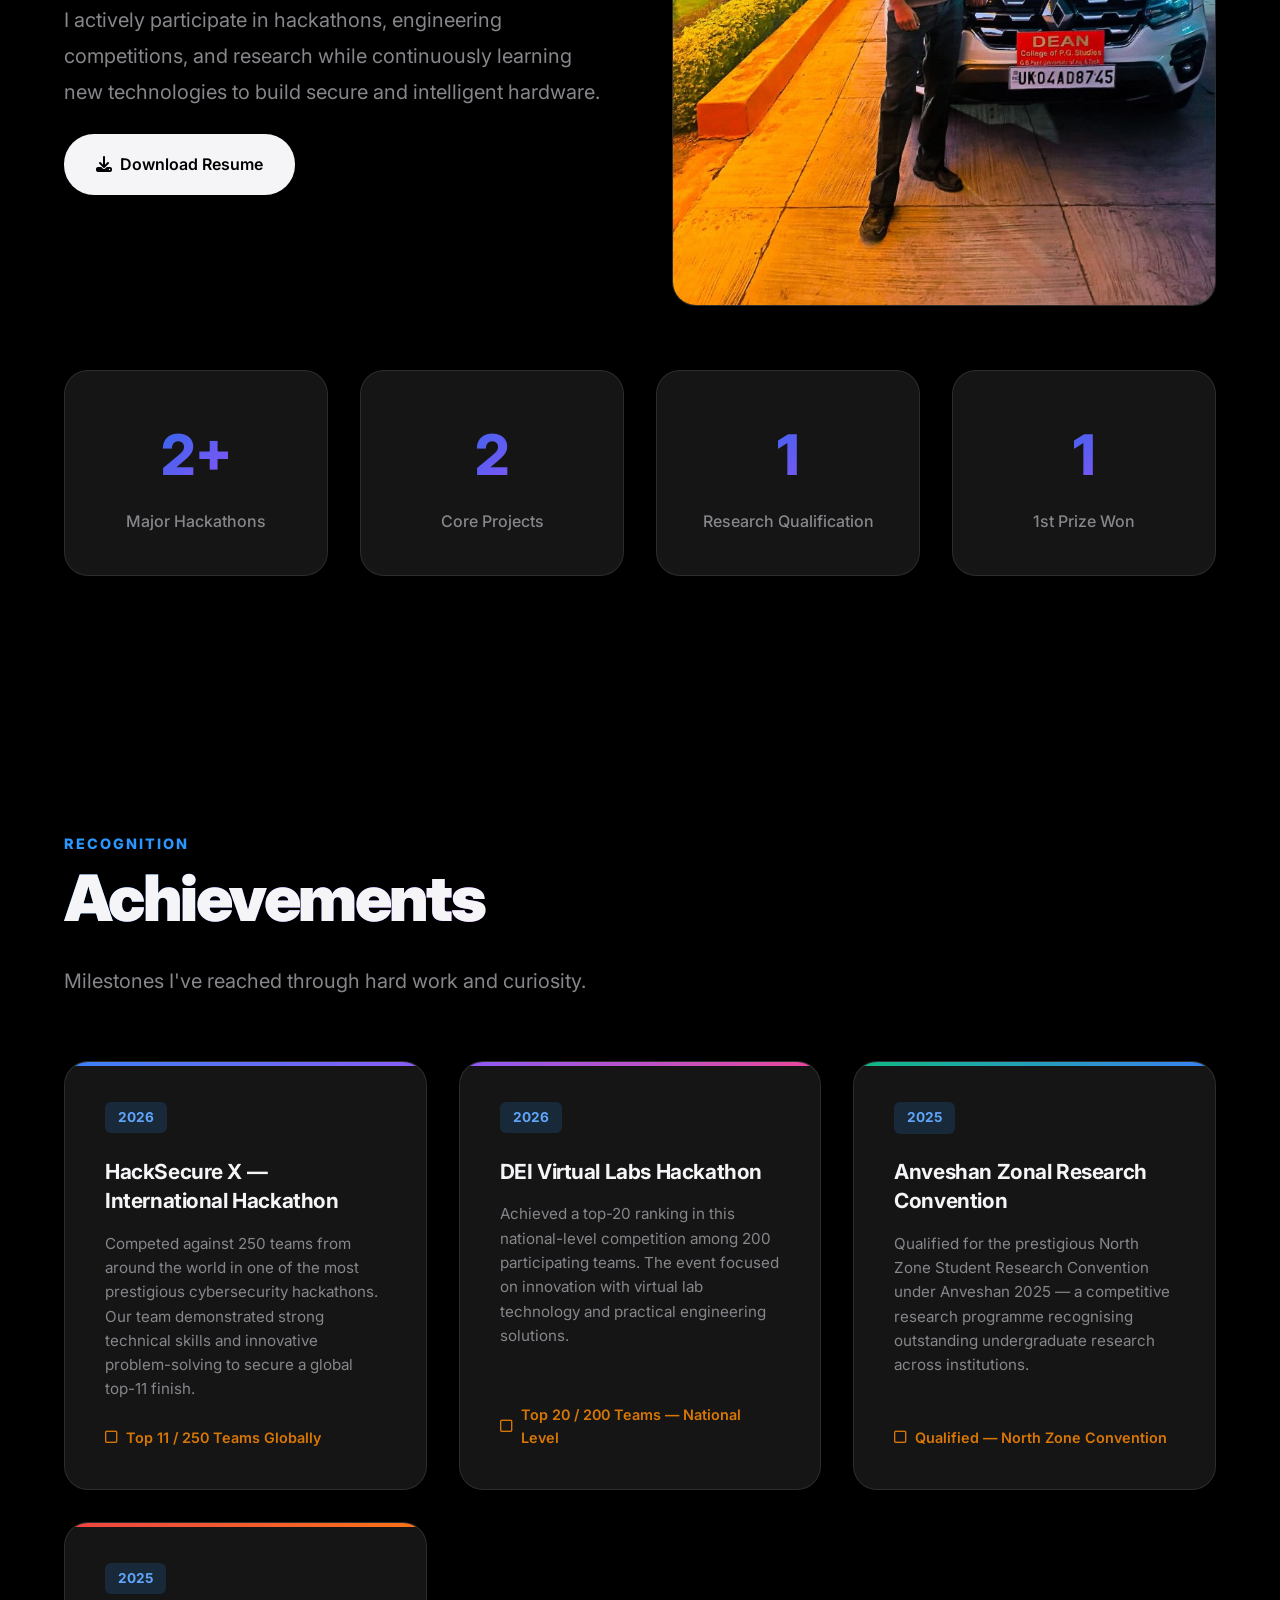
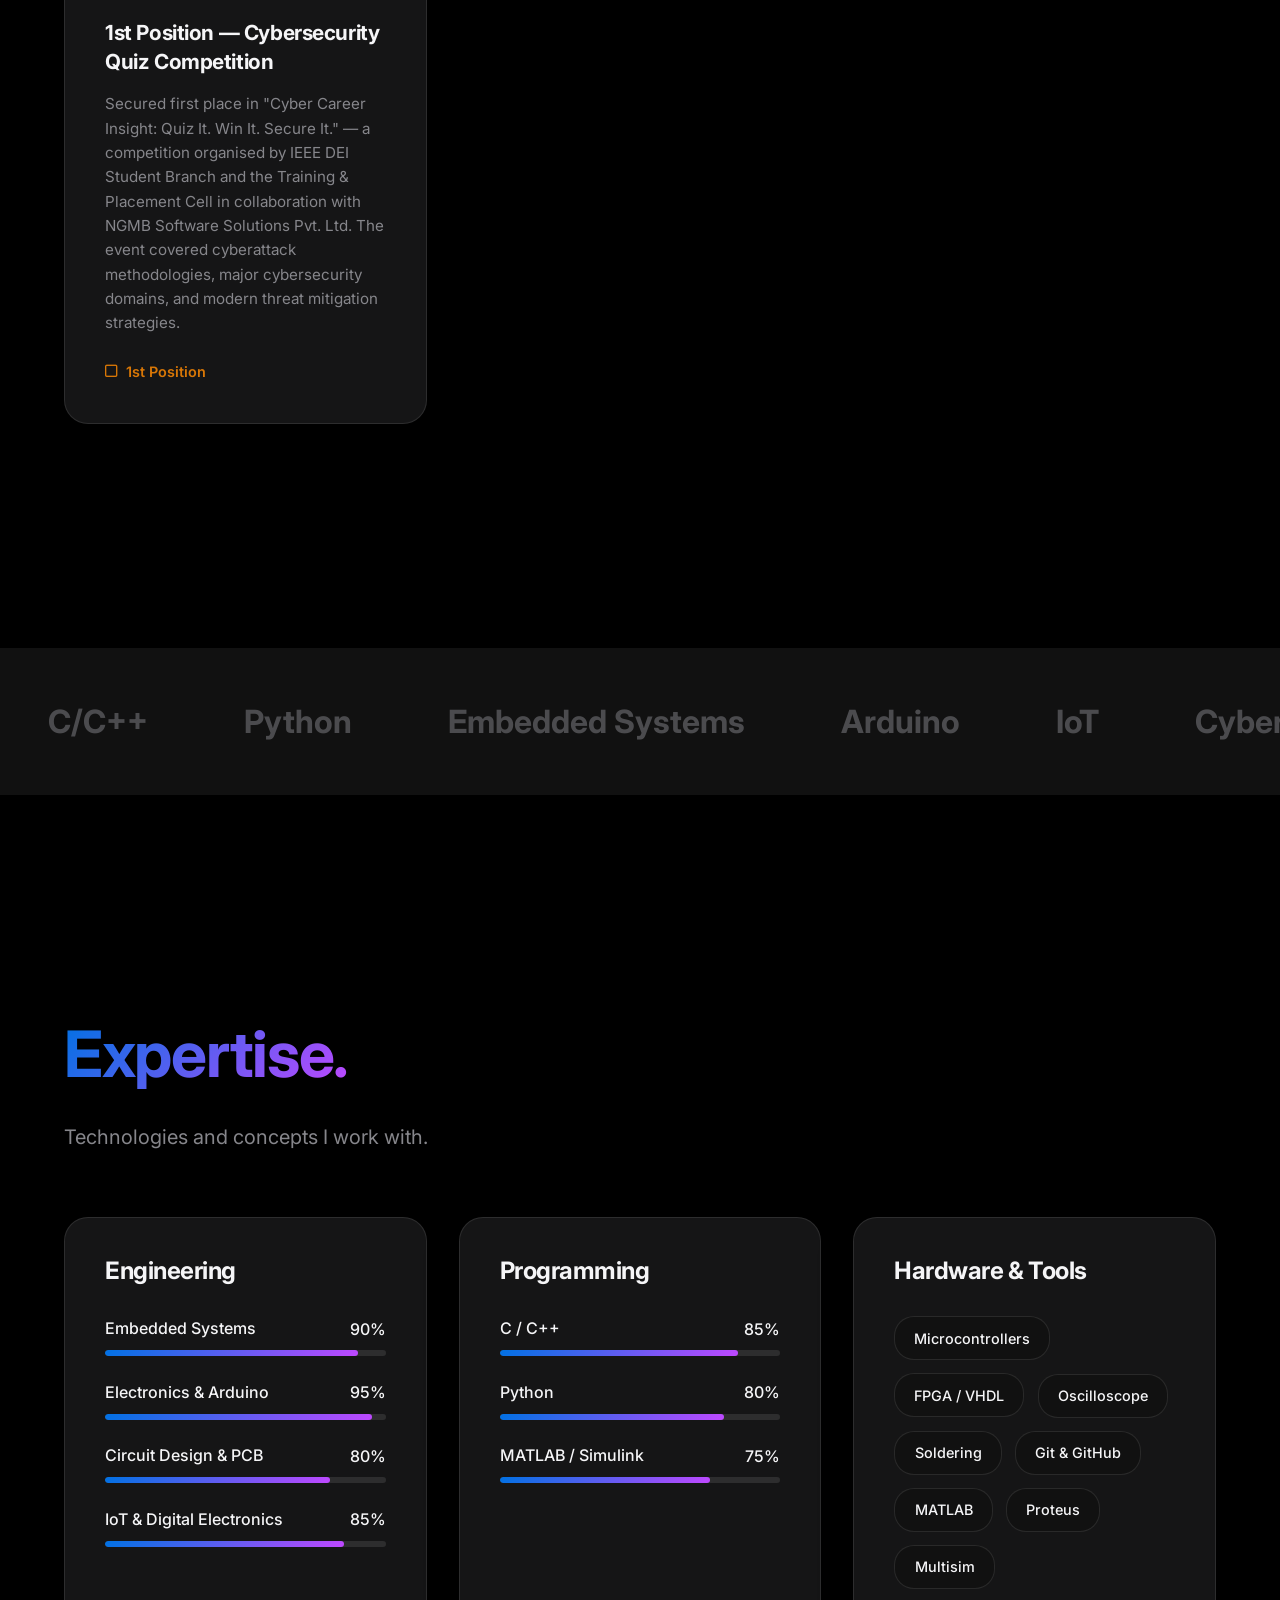
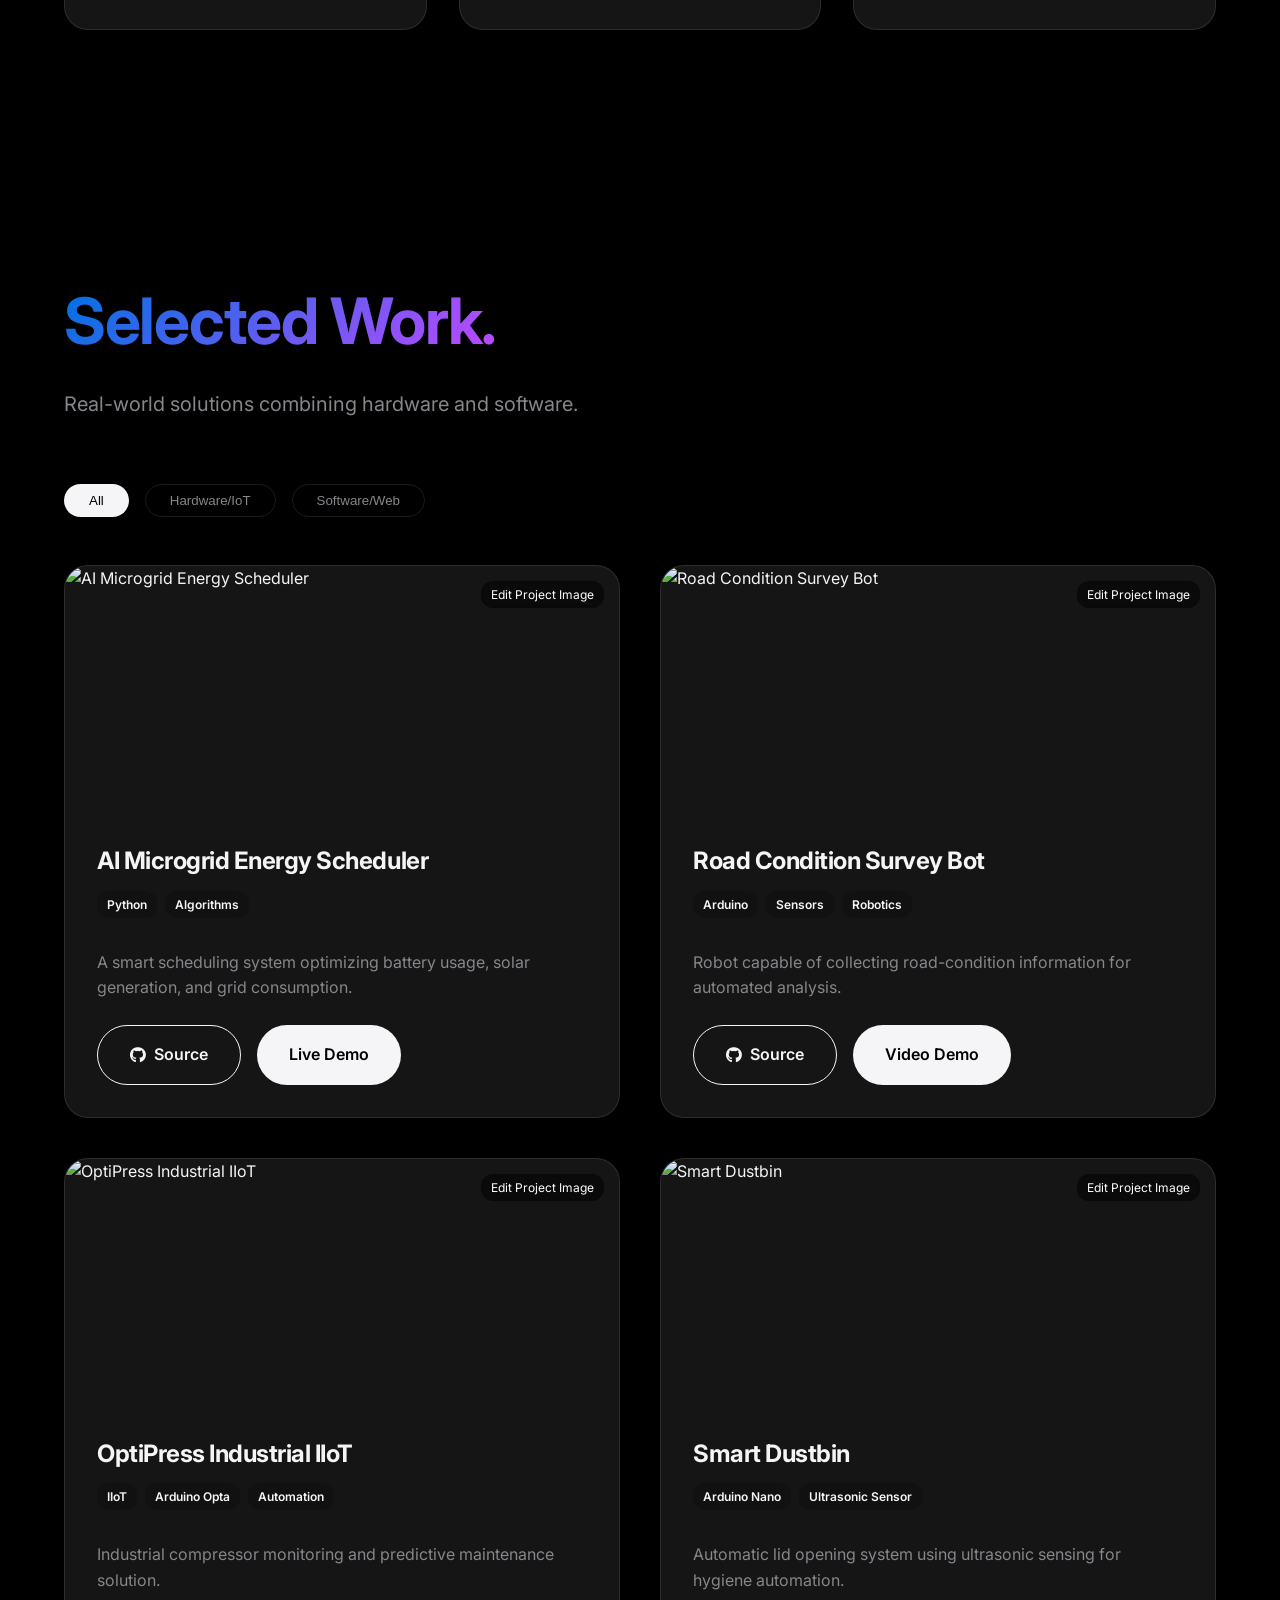
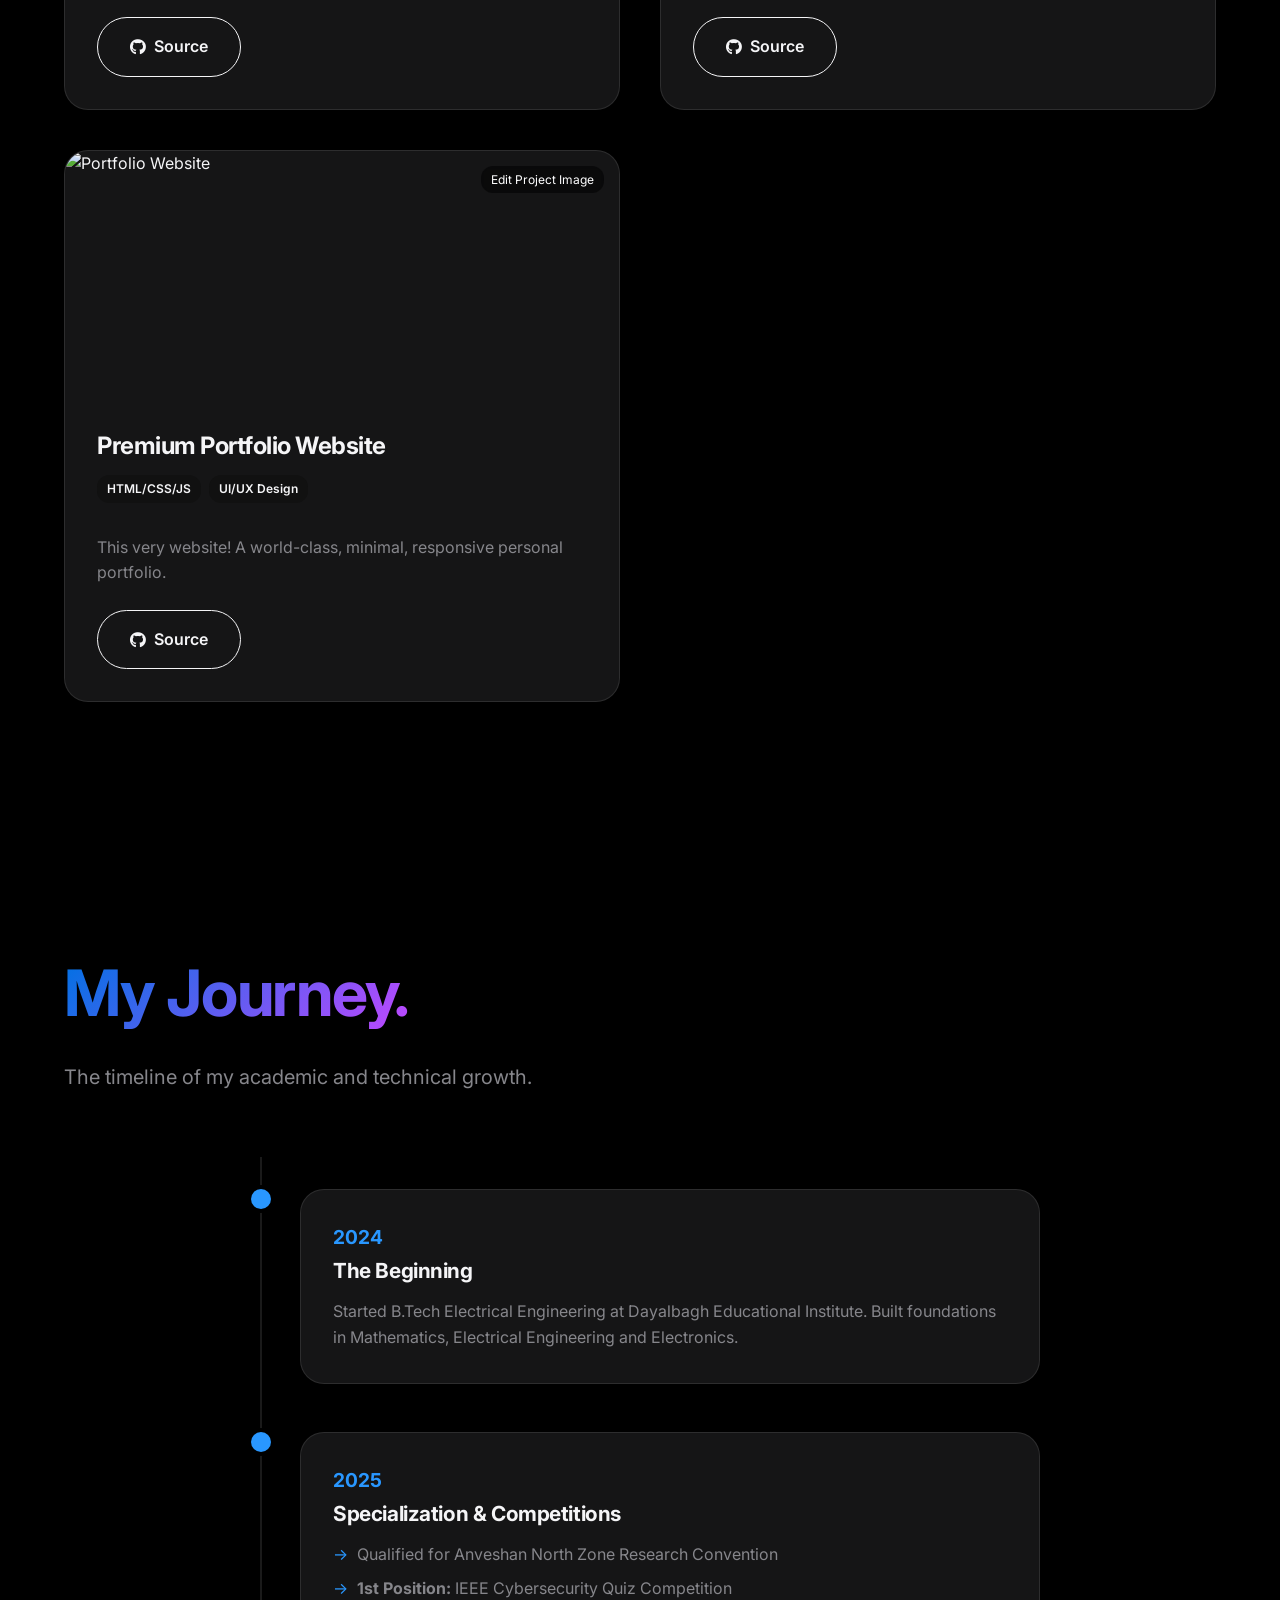
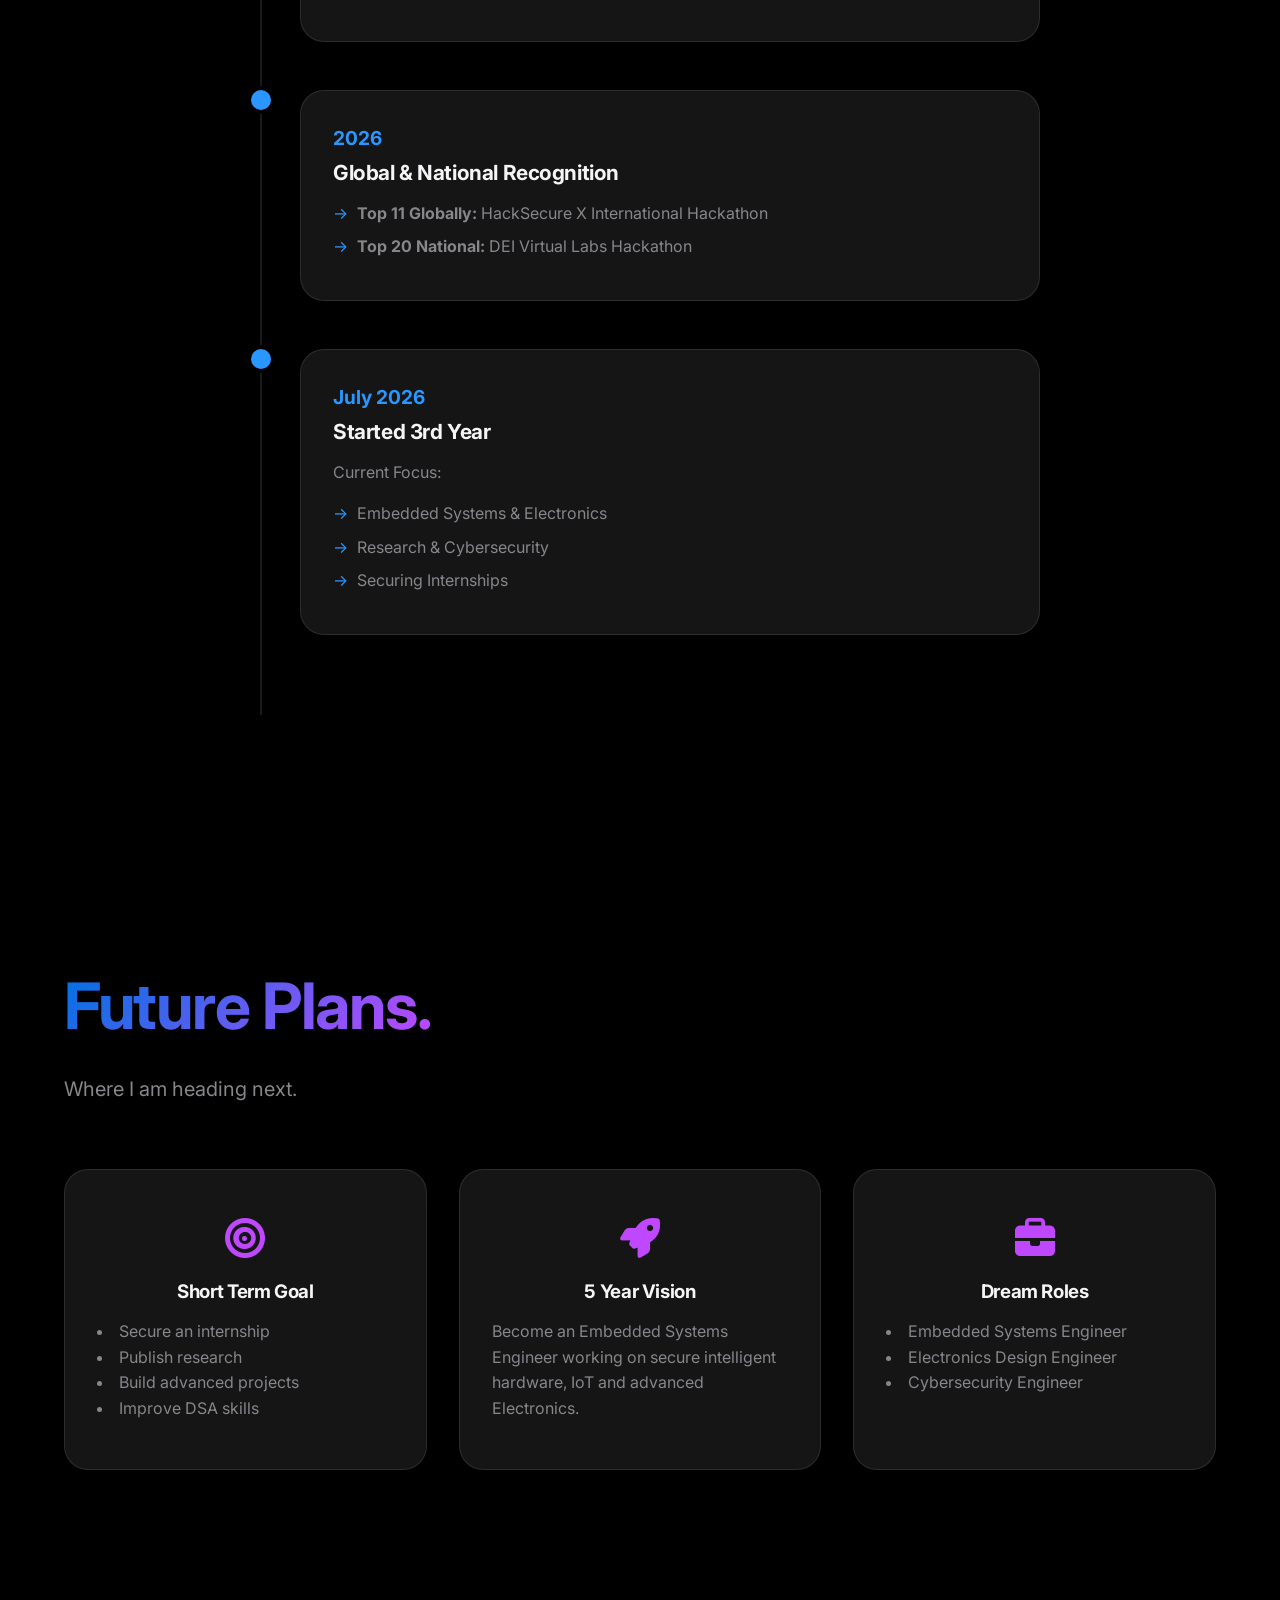
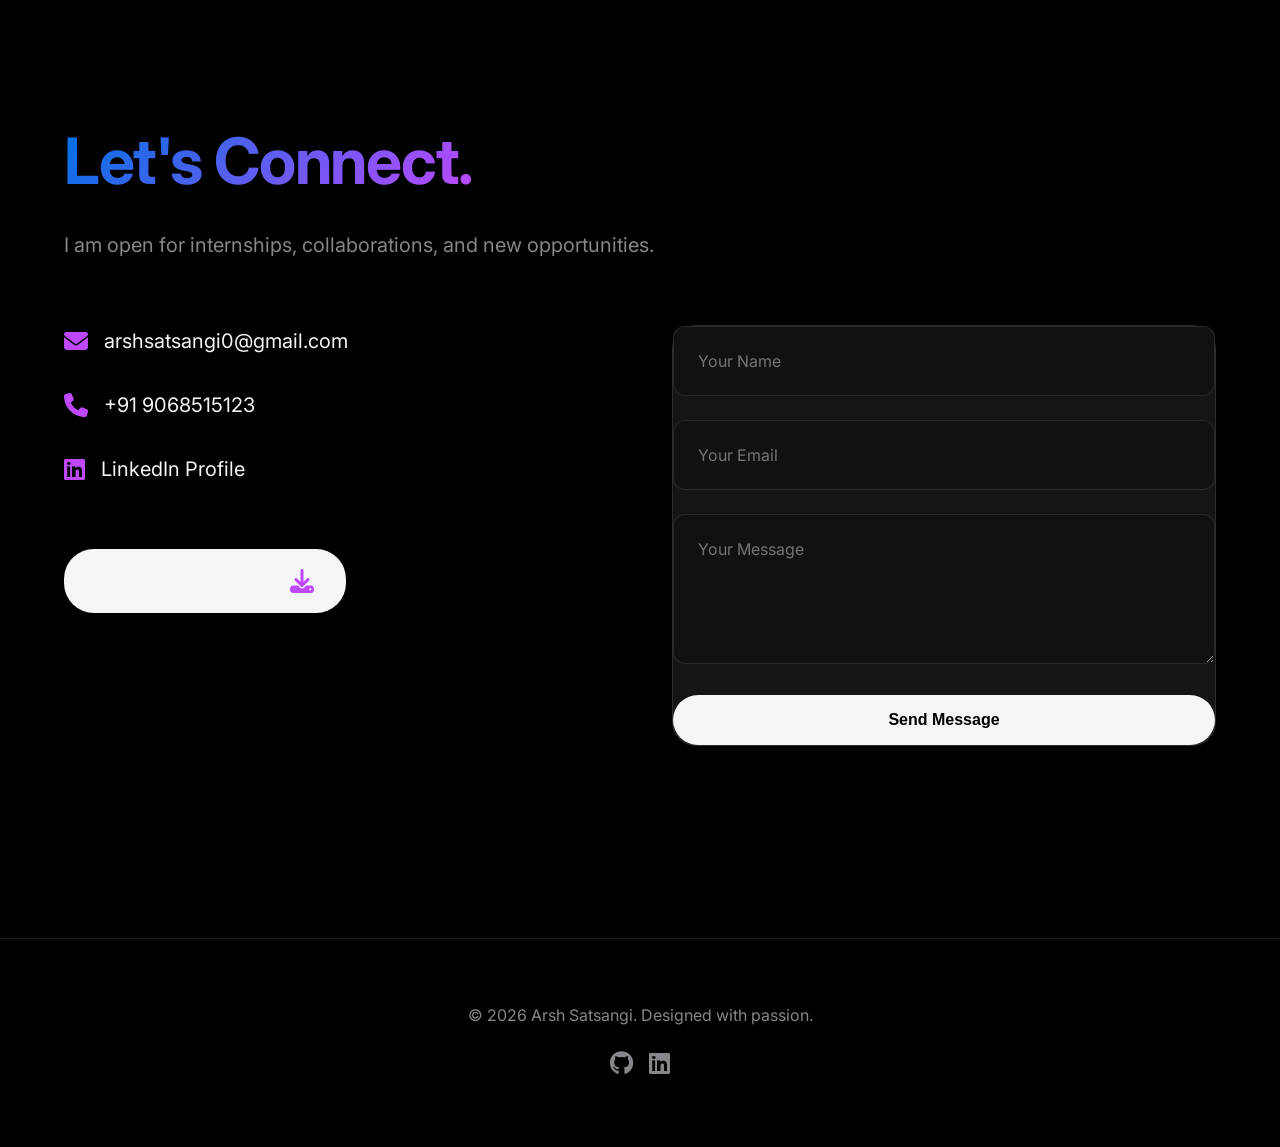
==== commit 86b881fc: "Update index.html" ====
--- a/index.html
+++ b/index.html
@@ -1433,50 +1433,6 @@
         </div>
     </section>
 
-    <!-- Reviews Section -->
-    <section id="reviews">
-        <h2 class="section-title reveal">Testimonials.</h2>
-        <p class="section-subtitle reveal">What people say about my work and work ethic.</p>
-
-        <div class="reviews-grid reveal">
-            <!-- Review 1 -->
-            <div class="review-card glass-panel">
-                <i class="fa-solid fa-quote-left review-icon"></i>
-                <p class="review-text">"Arsh is a highly motivated engineering student with a deep passion for electronics and hardware security. His ability to quickly grasp complex concepts and apply them practically is outstanding."</p>
-                <div class="reviewer-info">
-                    <div class="reviewer-avatar">P</div>
-                    <div class="reviewer-details">
-                        <h4>Professor Name</h4>
-                        <p>Faculty, DEI</p>
-                    </div>
-                </div>
-            </div>
-            
-            <!-- Review 2 -->
-            <div class="review-card glass-panel">
-                <i class="fa-solid fa-quote-left review-icon"></i>
-                <p class="review-text">"Working with Arsh during the HackSecure competition was incredible. He brings a unique blend of hardware knowledge and problem-solving skills that perfectly complemented our team's efforts."</p>
-                <div class="reviewer-info">
-                    <div class="reviewer-avatar">T</div>
-                    <div class="reviewer-details">
-                        <h4>Team Member</h4>
-                        <p>HackSecure X</p>
-                    </div>
-                </div>
-            </div>
-
-            <!-- Feedback Form -->
-            <div class="review-card glass-panel" style="border: 1px solid var(--accent-purple);">
-                <h3 style="margin-bottom: 0.5rem; color: var(--text-primary); font-size: 1.3rem;">Leave a Review</h3>
-                <p style="color: var(--text-secondary); font-size: 0.9rem; margin-bottom: 1.5rem;">Have we worked together? I'd love to hear your feedback!</p>
-                <form action="#" method="POST" style="display: flex; flex-direction: column; gap: 1rem; flex-grow: 1;">
-                    <input type="text" class="form-control" placeholder="Your Name" required style="padding: 1rem;">
-                    <textarea class="form-control" placeholder="Your Feedback..." required style="padding: 1rem; flex-grow: 1; min-height: 120px;"></textarea>
-                    <button type="submit" class="btn btn-primary magnetic" style="padding: 1rem; width: 100%;">Submit Feedback</button>
-                </form>
-            </div>
-        </div>
-    </section>
 
     <!-- Journey / Timeline Section -->
     <section id="journey">
